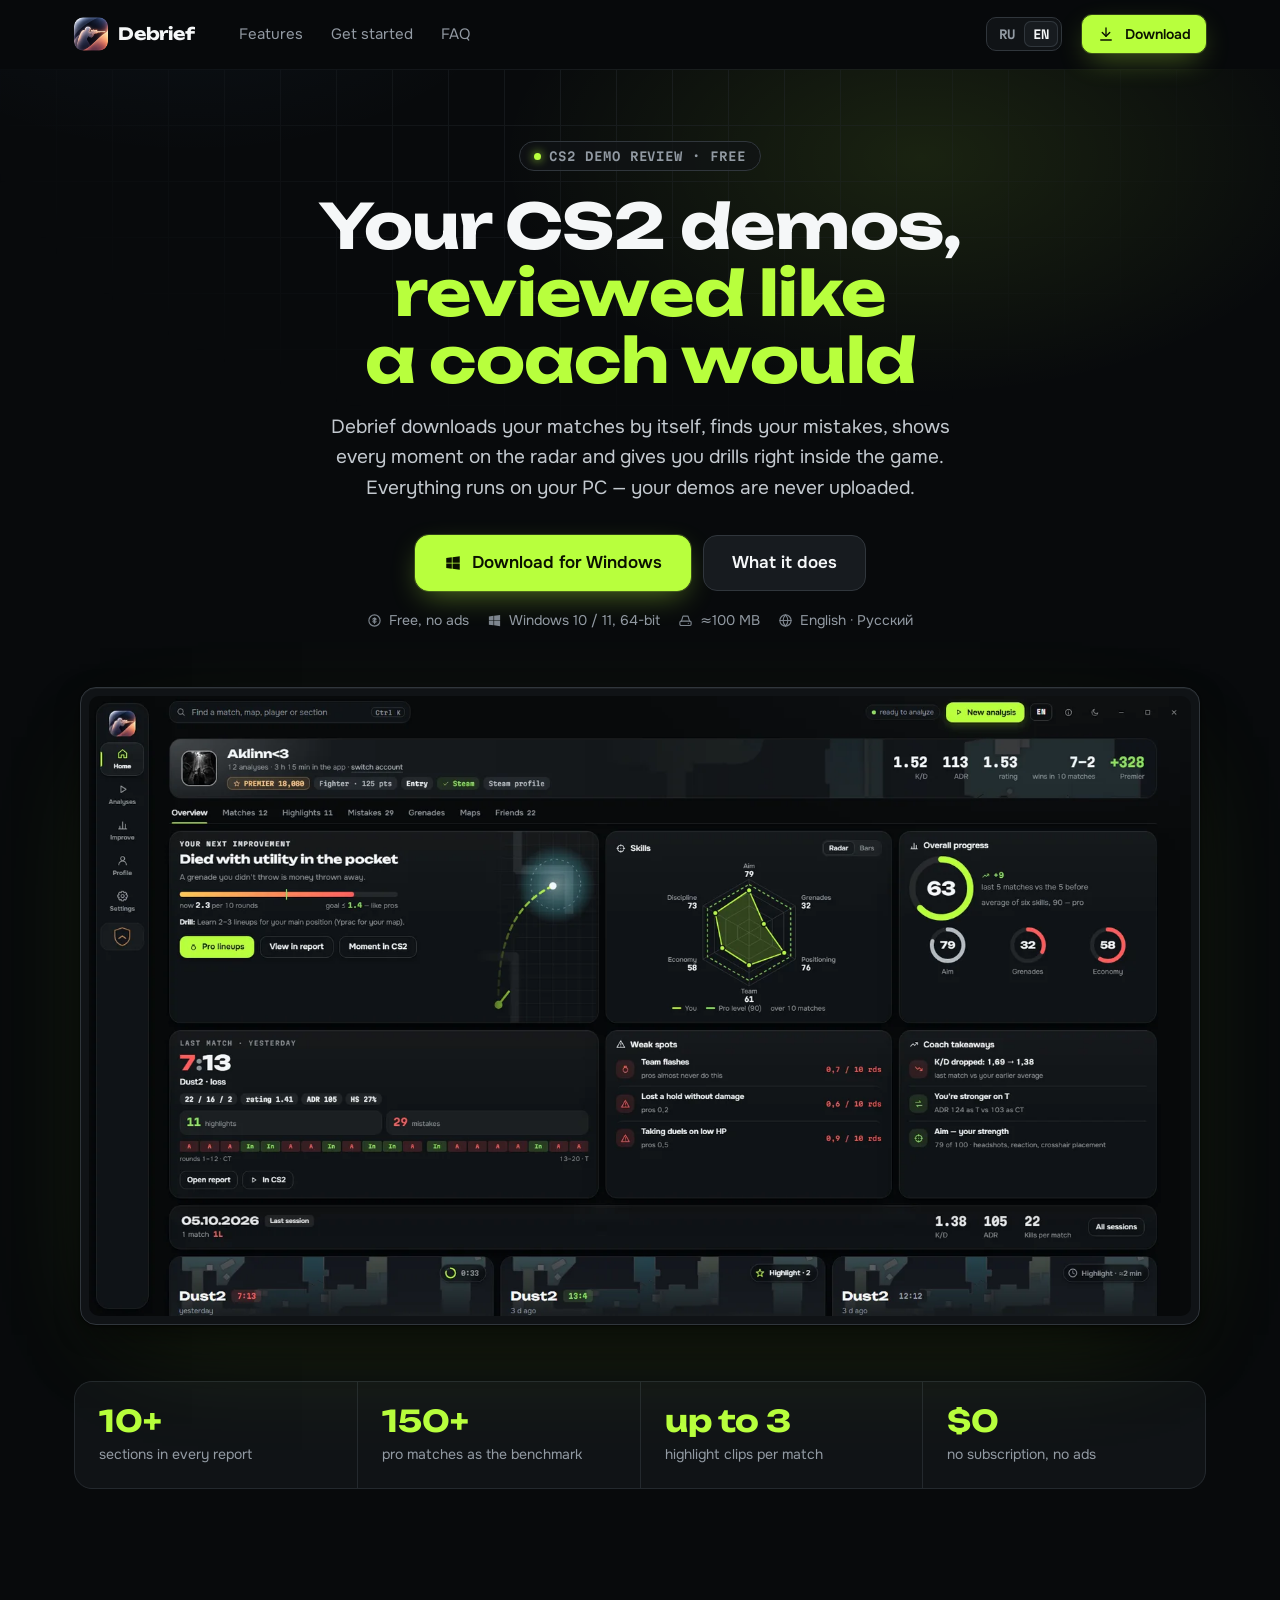
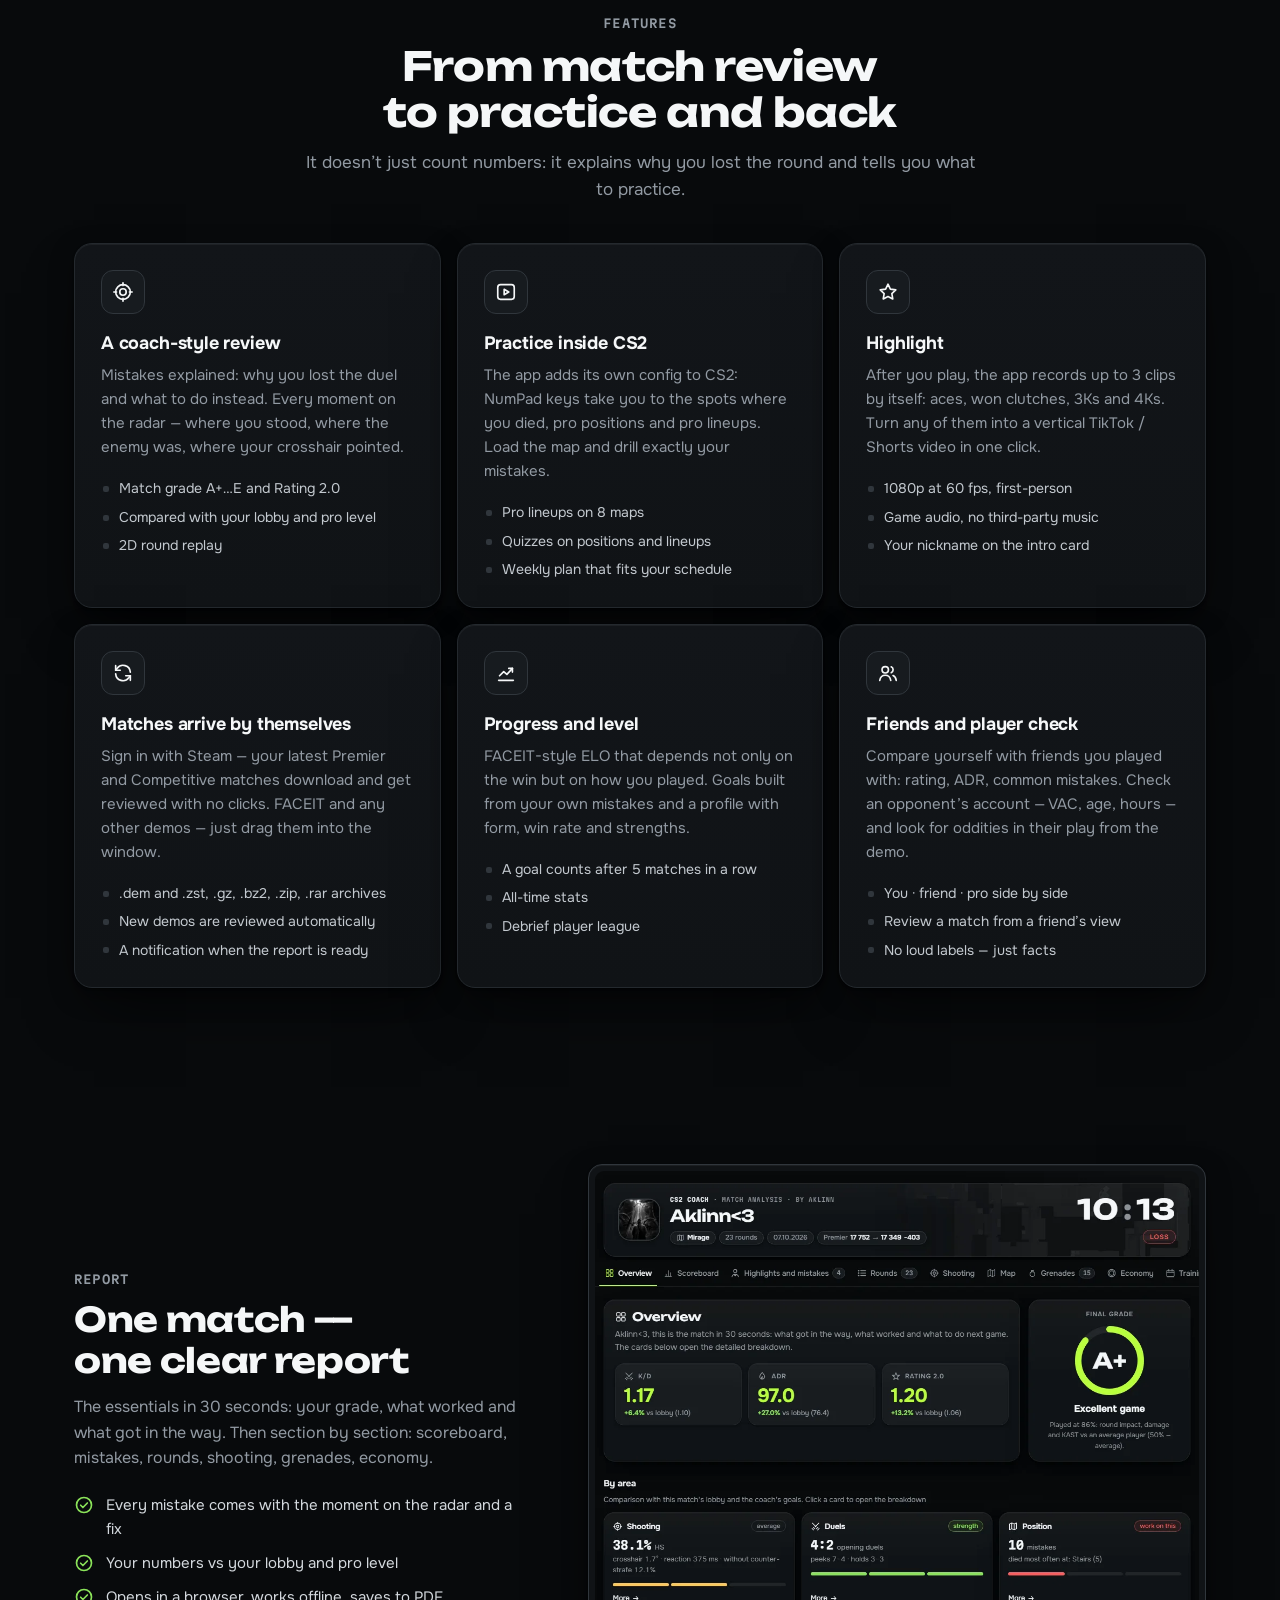
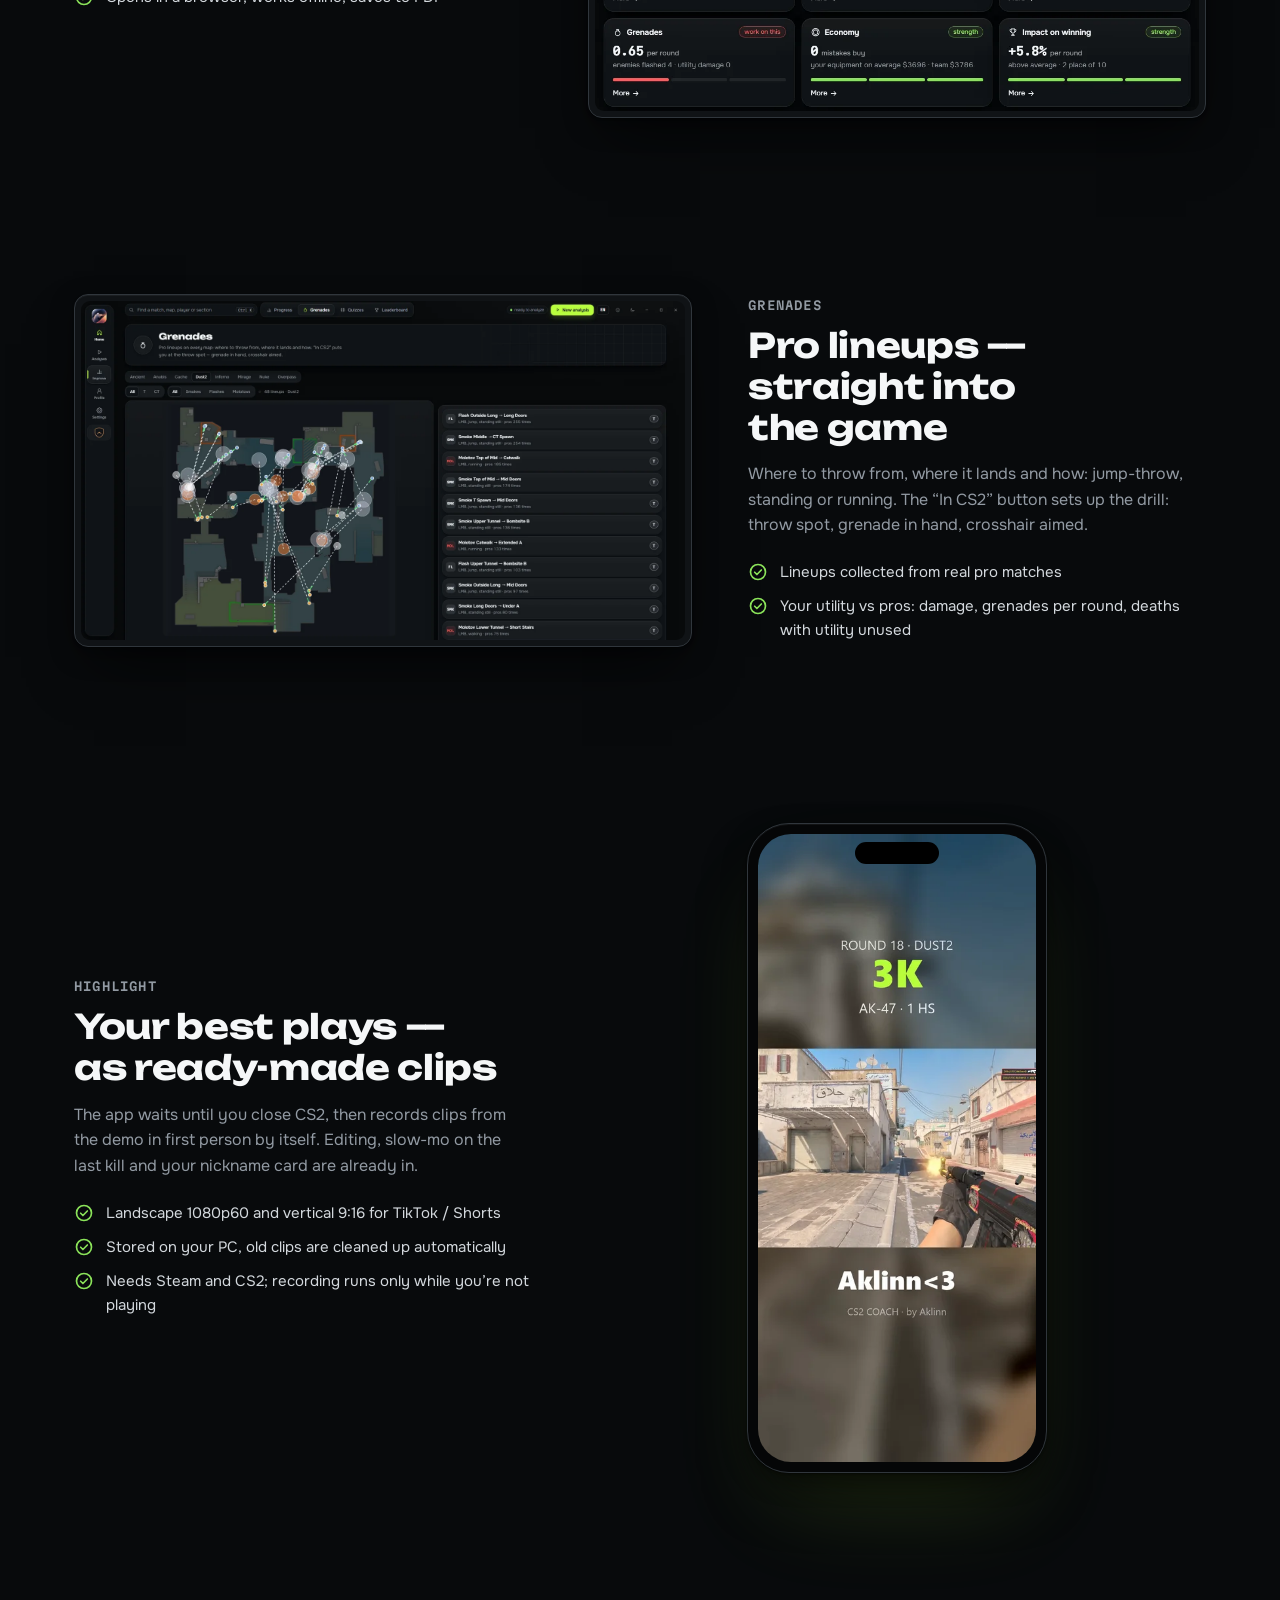
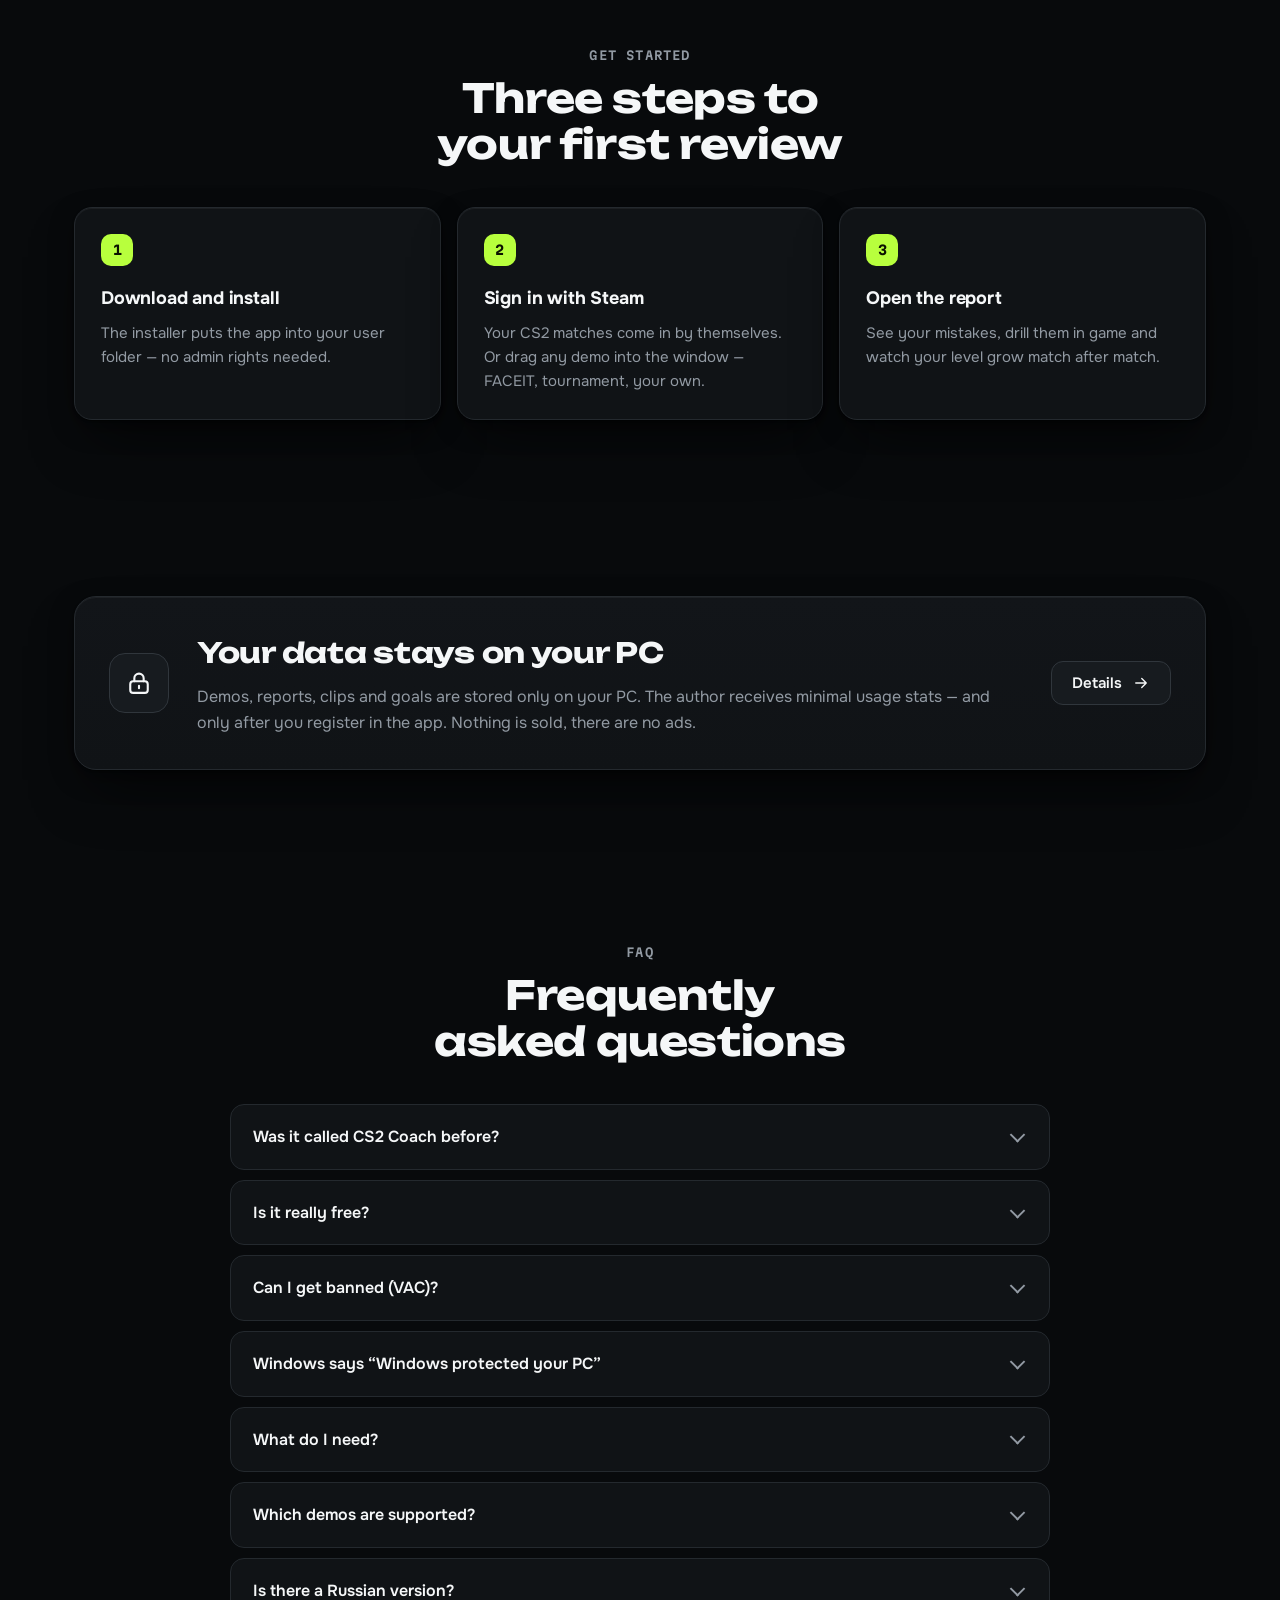
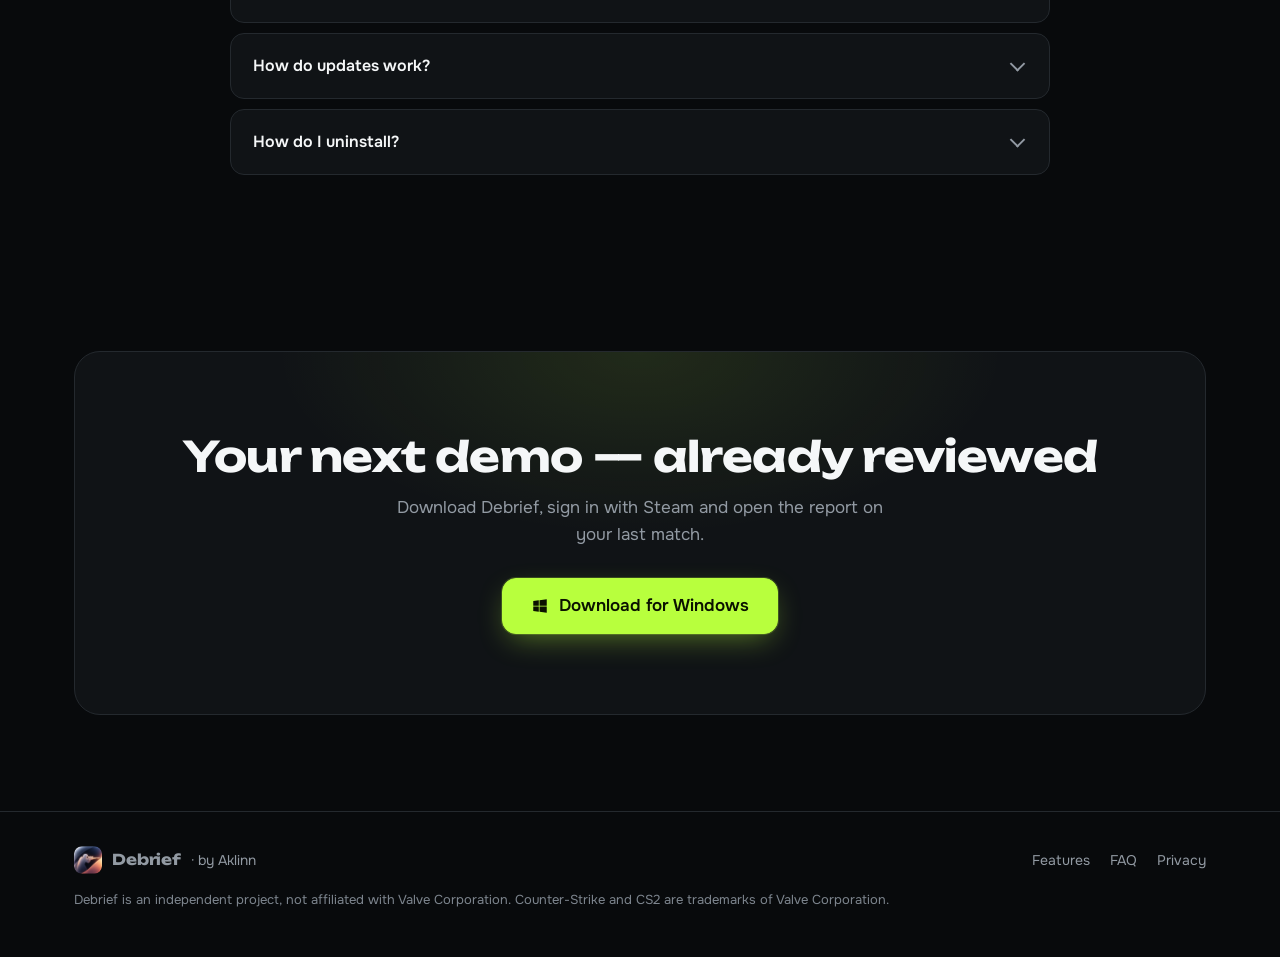
==== index.html @ 8c889171 "Сайт CS2 Coach: index.html" ====
<!doctype html>
<html lang="ru">
<head>
<meta charset="utf-8">
<meta name="viewport" content="width=device-width, initial-scale=1">
<title>Debrief — разбор демок CS2 как от тренера</title>
<meta name="description" content="Бесплатная программа для Windows: сама скачивает твои матчи CS2, находит ошибки, показывает моменты на радаре, даёт тренировку в игре и записывает ролики лучших моментов."
      data-ru="Бесплатная программа для Windows: сама скачивает твои матчи CS2, находит ошибки, показывает моменты на радаре, даёт тренировку в игре и записывает ролики лучших моментов."
      data-en="Free Windows app: downloads your CS2 matches by itself, finds your mistakes, shows each moment on the radar, gives in-game drills and records clips of your best plays.">
<meta name="theme-color" content="#080A0C">
<meta property="og:type" content="website">
<meta property="og:title" content="Debrief">
<meta property="og:description" content="Разбор демок CS2 как от тренера · CS2 demo review like a coach would">
<link rel="icon" type="image/png" href="img/logo_icon.png">
<link rel="preload" href="fonts/font-unbounded-latin.woff2" as="font" type="font/woff2" crossorigin>
<link rel="stylesheet" href="site.css">
<script>window.CC_TITLES={ru:"Debrief — разбор демок CS2 как от тренера",en:"Debrief — CS2 demo review like a coach would"}</script>
<script src="site.js"></script>
</head>
<body>
<svg width="0" height="0" style="position:absolute" aria-hidden="true">
  <defs>
    <symbol id="i-dl" viewBox="0 0 24 24" fill="none" stroke="currentColor" stroke-width="1.8" stroke-linecap="round" stroke-linejoin="round"><path d="M12 4v11"/><path d="m7 10 5 5 5-5"/><path d="M5 20h14"/></symbol>
    <symbol id="i-win" viewBox="0 0 24 24" fill="currentColor"><path d="M3 5.4 10.4 4.4v7.1H3zM11.4 4.3 21 3v8.5h-9.6zM3 12.5h7.4v7.1L3 18.6zM11.4 12.5H21V21l-9.6-1.3z"/></symbol>
    <symbol id="i-target" viewBox="0 0 24 24" fill="none" stroke="currentColor" stroke-width="1.8" stroke-linecap="round"><circle cx="12" cy="12" r="8"/><circle cx="12" cy="12" r="3.5"/><path d="M12 2v3M12 19v3M2 12h3M19 12h3"/></symbol>
    <symbol id="i-play" viewBox="0 0 24 24" fill="none" stroke="currentColor" stroke-width="1.8" stroke-linejoin="round"><rect x="3" y="4" width="18" height="16" rx="3"/><path d="m10 9 5 3-5 3z"/></symbol>
    <symbol id="i-film" viewBox="0 0 24 24" fill="none" stroke="currentColor" stroke-width="1.8" stroke-linecap="round" stroke-linejoin="round"><path d="M12 3.5l2.6 5.3 5.9.9-4.3 4.1 1 5.8-5.2-2.7-5.2 2.7 1-5.8-4.3-4.1 5.9-.9z"/></symbol>
    <symbol id="i-sync" viewBox="0 0 24 24" fill="none" stroke="currentColor" stroke-width="1.8" stroke-linecap="round" stroke-linejoin="round"><path d="M20 11a8 8 0 0 0-14.3-4.3L4 9"/><path d="M4 4v5h5"/><path d="M4 13a8 8 0 0 0 14.3 4.3L20 15"/><path d="M20 20v-5h-5"/></symbol>
    <symbol id="i-chart" viewBox="0 0 24 24" fill="none" stroke="currentColor" stroke-width="1.8" stroke-linecap="round" stroke-linejoin="round"><path d="M4 20h16"/><path d="m5 15 4.5-4.5 3.5 3L19 7"/><path d="M15 7h4v4"/></symbol>
    <symbol id="i-users" viewBox="0 0 24 24" fill="none" stroke="currentColor" stroke-width="1.8" stroke-linecap="round" stroke-linejoin="round"><circle cx="9" cy="8.5" r="3.5"/><path d="M3 20c.6-3.4 3-5.5 6-5.5s5.4 2.1 6 5.5"/><path d="M15.5 5.3a3.5 3.5 0 0 1 0 6.4"/><path d="M17.5 14.8c1.9.7 3.1 2.5 3.5 5.2"/></symbol>
    <symbol id="i-shield" viewBox="0 0 24 24" fill="none" stroke="currentColor" stroke-width="1.8" stroke-linecap="round" stroke-linejoin="round"><path d="M12 3 4.5 6v5.5c0 4.6 3.1 8.2 7.5 9.5 4.4-1.3 7.5-4.9 7.5-9.5V6z"/><path d="m9 12 2.2 2.2L15.5 10"/></symbol>
    <symbol id="i-check" viewBox="0 0 24 24" fill="none" stroke="currentColor" stroke-width="2" stroke-linecap="round" stroke-linejoin="round"><circle cx="12" cy="12" r="9"/><path d="m8 12.3 2.7 2.7L16 9.6"/></symbol>
    <symbol id="i-gift" viewBox="0 0 24 24" fill="none" stroke="currentColor" stroke-width="1.8" stroke-linecap="round" stroke-linejoin="round"><circle cx="12" cy="12" r="9"/><path d="M12 7.5v9M9.5 9.8c0-1 1.1-1.6 2.5-1.6s2.5.6 2.5 1.6-1.1 1.4-2.5 1.7-2.5.8-2.5 1.8 1.1 1.7 2.5 1.7 2.5-.7 2.5-1.7"/></symbol>
    <symbol id="i-disk" viewBox="0 0 24 24" fill="none" stroke="currentColor" stroke-width="1.8" stroke-linecap="round" stroke-linejoin="round"><rect x="3" y="13" width="18" height="7" rx="2"/><path d="M5.5 13 8 5h8l2.5 8"/><path d="M16.5 16.5h.01"/></symbol>
    <symbol id="i-globe" viewBox="0 0 24 24" fill="none" stroke="currentColor" stroke-width="1.8" stroke-linecap="round"><circle cx="12" cy="12" r="9"/><path d="M3 12h18M12 3c2.5 2.6 3.8 5.6 3.8 9s-1.3 6.4-3.8 9c-2.5-2.6-3.8-5.6-3.8-9S9.5 5.6 12 3z"/></symbol>
    <symbol id="i-lock" viewBox="0 0 24 24" fill="none" stroke="currentColor" stroke-width="1.8" stroke-linecap="round" stroke-linejoin="round"><rect x="4.5" y="10.5" width="15" height="10" rx="2.5"/><path d="M8 10.5V8a4 4 0 0 1 8 0v2.5"/><path d="M12 14.5v2"/></symbol>
    <symbol id="i-arrow" viewBox="0 0 24 24" fill="none" stroke="currentColor" stroke-width="1.8" stroke-linecap="round" stroke-linejoin="round"><path d="M5 12h14M13 6l6 6-6 6"/></symbol>
  </defs>
</svg>

<header class="top">
  <div class="wrap">
    <a class="brand" href="#" aria-label="Debrief">
      <img src="img/logo_icon.png" alt="" width="34" height="34">
      <span class="wm">Debrief</span>
    </a>
    <nav class="nav" aria-label="Разделы">
      <a href="#features"><span lang="ru">Возможности</span><span lang="en">Features</span></a>
      <a href="#how"><span lang="ru">Как начать</span><span lang="en">Get started</span></a>
      <a href="#faq"><span lang="ru">Вопросы</span><span lang="en">FAQ</span></a>
    </nav>
    <div class="sp"></div>
    <div class="lang" role="group" aria-label="Язык · Language">
      <button type="button" data-l="ru" aria-pressed="true">RU</button>
      <button type="button" data-l="en" aria-pressed="false">EN</button>
    </div>
    <a class="btn sm cta" href="https://github.com/aklinn00-create/cs2-reports/releases/download/app/CS2Coach_Setup.exe" data-dl="note1">
      <svg aria-hidden="true"><use href="#i-dl"/></svg><span lang="ru">Скачать</span><span lang="en">Download</span>
    </a>
  </div>
</header>

<main>
  <div class="hero">
    <div class="wrap">
      <div class="hero-text">
        <span class="kick"><i></i><span lang="ru">Разбор демок CS2 · бесплатно</span><span lang="en">CS2 demo review · free</span></span>
        <h1 lang="ru">Твои демки CS2&nbsp;— <em>разбор как от тренера</em></h1>
        <h1 lang="en">Your CS2 demos, <em>reviewed like a coach would</em></h1>
        <p class="lead" lang="ru">Debrief сам скачивает твои матчи, находит ошибки, показывает каждый момент на радаре и даёт упражнения прямо в игре. Всё работает на твоём ПК — демки никуда не загружаются.</p>
        <p class="lead" lang="en">Debrief downloads your matches by itself, finds your mistakes, shows every moment on the radar and gives you drills right inside the game. Everything runs on your PC — your demos are never uploaded.</p>
        <div class="cta-row">
          <a class="btn big cta" href="https://github.com/aklinn00-create/cs2-reports/releases/download/app/CS2Coach_Setup.exe" data-dl="note1">
            <svg aria-hidden="true"><use href="#i-win"/></svg><span lang="ru">Скачать для Windows</span><span lang="en">Download for Windows</span>
          </a>
          <a class="btn big" href="#features"><span lang="ru">Что умеет</span><span lang="en">What it does</span></a>
        </div>
        <p class="pc-only" lang="ru">Это программа для компьютера с Windows — открой страницу на ПК, чтобы скачать.</p>
        <p class="pc-only" lang="en">This is a Windows PC app — open this page on your computer to download it.</p>
        <div class="meta">
          <span><svg aria-hidden="true"><use href="#i-gift"/></svg><span lang="ru">Бесплатно, без рекламы</span><span lang="en">Free, no ads</span></span>
          <span><svg aria-hidden="true"><use href="#i-win"/></svg><span lang="ru">Windows 10 / 11, 64-бит</span><span lang="en">Windows 10 / 11, 64-bit</span></span>
          <span><svg aria-hidden="true"><use href="#i-disk"/></svg><span lang="ru">≈100 МБ</span><span lang="en">≈100 MB</span></span>
          <span><svg aria-hidden="true"><use href="#i-globe"/></svg><span lang="ru">Русский · English</span><span lang="en">English · Русский</span></span>
        </div>
        <div class="dl-note" id="note1" role="status">
          <p lang="ru"><b>Загрузка началась.</b> Запусти <span class="mono">CS2Coach_Setup.exe</span>. Если Windows покажет «Windows защитил ваш компьютер» — нажми «Подробнее» → «Выполнить в любом случае». Права администратора не нужны.</p>
          <p lang="en"><b>Download started.</b> Run <span class="mono">CS2Coach_Setup.exe</span>. If Windows shows “Windows protected your PC”, click “More info” → “Run anyway”. No admin rights needed.</p>
        </div>
      </div>
      <div class="shot rv">
        <img lang="ru" src="img/app_dash_ru.webp" width="1600" height="900" loading="lazy" alt="Главная страница Debrief: навыки, следующее улучшение, последний матч">
        <img lang="en" src="img/app_dash_en.webp" width="1600" height="900" loading="lazy" alt="Debrief home page: skills, next improvement, last match">
      </div>
      <div class="facts rv">
        <div class="fact"><div class="n">10+</div><div class="l" lang="ru">разделов в каждом отчёте</div><div class="l" lang="en">sections in every report</div></div>
        <div class="fact"><div class="n">150+</div><div class="l" lang="ru">матчей профи — эталон для сравнения</div><div class="l" lang="en">pro matches as the benchmark</div></div>
        <div class="fact"><div class="n" lang="ru">до 3</div><div class="n" lang="en">up to 3</div><div class="l" lang="ru">роликов с лучшими моментами матча</div><div class="l" lang="en">highlight clips per match</div></div>
        <div class="fact"><div class="n" lang="ru">0 ₽</div><div class="n" lang="en">$0</div><div class="l" lang="ru">без подписки и рекламы</div><div class="l" lang="en">no subscription, no ads</div></div>
      </div>
    </div>
  </div>

  <section id="features">
    <div class="wrap">
      <div class="sh c rv">
        <div class="lab"><span lang="ru">Возможности</span><span lang="en">Features</span></div>
        <h2 lang="ru">От разбора матча&nbsp;— к тренировке и обратно</h2>
        <h2 lang="en">From match review to practice and back</h2>
        <p lang="ru">Программа не просто считает цифры: она объясняет, почему ты проиграл раунд, и даёт, что тренировать.</p>
        <p lang="en">It doesn’t just count numbers: it explains why you lost the round and tells you what to practice.</p>
      </div>
      <div class="grid3">
        <article class="card rv">
          <div class="ic"><svg aria-hidden="true"><use href="#i-target"/></svg></div>
          <h3 lang="ru">Разбор как от тренера</h3><h3 lang="en">A coach-style review</h3>
          <p lang="ru">Ошибки с объяснением: почему проиграл дуэль и что делать вместо. Каждый момент — на радаре: где стоял ты, где враг, куда смотрел прицел.</p>
          <p lang="en">Mistakes explained: why you lost the duel and what to do instead. Every moment on the radar — where you stood, where the enemy was, where your crosshair pointed.</p>
          <ul lang="ru"><li>Оценка матча A+…E и рейтинг 2.0</li><li>Сравнение с лобби и с уровнем профи</li><li>2D-повтор раундов</li></ul>
          <ul lang="en"><li>Match grade A+…E and Rating 2.0</li><li>Compared with your lobby and pro level</li><li>2D round replay</li></ul>
        </article>
        <article class="card rv">
          <div class="ic"><svg aria-hidden="true"><use href="#i-play"/></svg></div>
          <h3 lang="ru">Тренировка в самой CS2</h3><h3 lang="en">Practice inside CS2</h3>
          <p lang="ru">Программа кладёт в CS2 свой конфиг: на NumPad — места твоих смертей, позиции и раскидки профи. Зашёл на карту — и отрабатываешь именно свои ошибки.</p>
          <p lang="en">The app adds its own config to CS2: NumPad keys take you to the spots where you died, pro positions and pro lineups. Load the map and drill exactly your mistakes.</p>
          <ul lang="ru"><li>Раскидки профи на 8 картах</li><li>Квизы по позициям и раскидкам</li><li>План на неделю под твоё время</li></ul>
          <ul lang="en"><li>Pro lineups on 8 maps</li><li>Quizzes on positions and lineups</li><li>Weekly plan that fits your schedule</li></ul>
        </article>
        <article class="card rv">
          <div class="ic"><svg aria-hidden="true"><use href="#i-film"/></svg></div>
          <h3>Highlight</h3>
          <p lang="ru">После игры программа сама записывает до 3 роликов: эйсы, выигранные клатчи, 3K и 4K. Из любого — вертикальная версия для TikTok и Shorts в один клик.</p>
          <p lang="en">After you play, the app records up to 3 clips by itself: aces, won clutches, 3Ks and 4Ks. Turn any of them into a vertical TikTok / Shorts video in one click.</p>
          <ul lang="ru"><li>1080p, 60 кадров, от твоего лица</li><li>Звук игры, без чужой музыки</li><li>Плашка с твоим ником</li></ul>
          <ul lang="en"><li>1080p at 60 fps, first-person</li><li>Game audio, no third-party music</li><li>Your nickname on the intro card</li></ul>
        </article>
        <article class="card rv">
          <div class="ic"><svg aria-hidden="true"><use href="#i-sync"/></svg></div>
          <h3 lang="ru">Матчи подтягиваются сами</h3><h3 lang="en">Matches arrive by themselves</h3>
          <p lang="ru">Войди через Steam — последние матчи Премьера и соревновательного режима скачаются и разберутся без кнопок. Демки FACEIT и любые другие — просто перетащи в окно.</p>
          <p lang="en">Sign in with Steam — your latest Premier and Competitive matches download and get reviewed with no clicks. FACEIT and any other demos — just drag them into the window.</p>
          <ul lang="ru"><li>.dem и архивы .zst, .gz, .bz2, .zip, .rar</li><li>Авторазбор новых демок</li><li>Уведомление, когда отчёт готов</li></ul>
          <ul lang="en"><li>.dem and .zst, .gz, .bz2, .zip, .rar archives</li><li>New demos are reviewed automatically</li><li>A notification when the report is ready</li></ul>
        </article>
        <article class="card rv">
          <div class="ic"><svg aria-hidden="true"><use href="#i-chart"/></svg></div>
          <h3 lang="ru">Прогресс и уровень</h3><h3 lang="en">Progress and level</h3>
          <p lang="ru">ELO как на FACEIT: зависит не только от победы, но и от того, как ты сыграл. Цели из твоих же ошибок и «Мой профиль» с формой, винрейтом и сильными сторонами.</p>
          <p lang="en">FACEIT-style ELO that depends not only on the win but on how you played. Goals built from your own mistakes and a profile with form, win rate and strengths.</p>
          <ul lang="ru"><li>Цель засчитана — 5 матчей подряд</li><li>Статистика за всё время</li><li>Лига игроков Debrief</li></ul>
          <ul lang="en"><li>A goal counts after 5 matches in a row</li><li>All-time stats</li><li>Debrief player league</li></ul>
        </article>
        <article class="card rv">
          <div class="ic"><svg aria-hidden="true"><use href="#i-users"/></svg></div>
          <h3 lang="ru">Друзья и проверка игрока</h3><h3 lang="en">Friends and player check</h3>
          <p lang="ru">Сравни себя с друзьями, с которыми играл: рейтинг, ADR, частые ошибки. Проверка аккаунта соперника — VAC, возраст, часы — и его игры по демке на странности.</p>
          <p lang="en">Compare yourself with friends you played with: rating, ADR, common mistakes. Check an opponent’s account — VAC, age, hours — and look for oddities in their play from the demo.</p>
          <ul lang="ru"><li>Ты · друг · профи — в одной таблице</li><li>Разбор матча глазами друга</li><li>Без громких ярлыков — только факты</li></ul>
          <ul lang="en"><li>You · friend · pro side by side</li><li>Review a match from a friend’s view</li><li>No loud labels — just facts</li></ul>
        </article>
      </div>
    </div>
  </section>

  <section>
    <div class="wrap">
      <div class="show">
        <div class="show-t rv">
          <div class="lab"><span lang="ru">Отчёт</span><span lang="en">Report</span></div>
          <h2 lang="ru">Один матч&nbsp;— один понятный отчёт</h2>
          <h2 lang="en">One match&nbsp;— one clear report</h2>
          <p lang="ru">Главное за 30 секунд: итоговая оценка, что получилось и что мешало. Дальше — по разделам: таблица матча, ошибки, раунды, стрельба, гранаты, экономика.</p>
          <p lang="en">The essentials in 30 seconds: your grade, what worked and what got in the way. Then section by section: scoreboard, mistakes, rounds, shooting, grenades, economy.</p>
          <ul class="checks" lang="ru">
            <li><svg aria-hidden="true"><use href="#i-check"/></svg>Каждая ошибка — с моментом на радаре и советом, что делать</li>
            <li><svg aria-hidden="true"><use href="#i-check"/></svg>Твои цифры против лобби и уровня профи</li>
            <li><svg aria-hidden="true"><use href="#i-check"/></svg>Открывается в браузере, работает без интернета, сохраняется в PDF</li>
          </ul>
          <ul class="checks" lang="en">
            <li><svg aria-hidden="true"><use href="#i-check"/></svg>Every mistake comes with the moment on the radar and a fix</li>
            <li><svg aria-hidden="true"><use href="#i-check"/></svg>Your numbers vs your lobby and pro level</li>
            <li><svg aria-hidden="true"><use href="#i-check"/></svg>Opens in a browser, works offline, saves to PDF</li>
          </ul>
        </div>
        <div class="frame rv">
          <img lang="ru" src="img/report_ru.webp" width="1120" height="1000" loading="lazy" alt="Отчёт по матчу: оценка, K/D, ADR, рейтинг 2.0 и разбор по направлениям">
          <img lang="en" src="img/report_en.webp" width="1120" height="1000" loading="lazy" alt="Match report: grade, K/D, ADR, Rating 2.0 and breakdown by area">
        </div>
      </div>
    </div>
  </section>

  <section>
    <div class="wrap">
      <div class="show rev">
        <div class="show-t rv">
          <div class="lab"><span lang="ru">Гранаты</span><span lang="en">Grenades</span></div>
          <h2 lang="ru">Раскидки профи&nbsp;— и сразу в игру</h2>
          <h2 lang="en">Pro lineups&nbsp;— straight into the game</h2>
          <p lang="ru">Откуда бросать, куда падает и как: в прыжке, с места или с разбега. Кнопка «В CS2» готовит тренировку: точка броска, граната в руке, прицел наведён.</p>
          <p lang="en">Where to throw from, where it lands and how: jump-throw, standing or running. The “In CS2” button sets up the drill: throw spot, grenade in hand, crosshair aimed.</p>
          <ul class="checks" lang="ru">
            <li><svg aria-hidden="true"><use href="#i-check"/></svg>Раскидки собраны из реальных матчей профи</li>
            <li><svg aria-hidden="true"><use href="#i-check"/></svg>Твои гранаты против профи: урон, гранат за раунд, смерти с гранатой в кармане</li>
          </ul>
          <ul class="checks" lang="en">
            <li><svg aria-hidden="true"><use href="#i-check"/></svg>Lineups collected from real pro matches</li>
            <li><svg aria-hidden="true"><use href="#i-check"/></svg>Your utility vs pros: damage, grenades per round, deaths with utility unused</li>
          </ul>
        </div>
        <div class="frame rv">
          <img lang="ru" src="img/app_nades_ru.webp" width="1600" height="900" loading="lazy" alt="Раздел «Гранаты»: раскидки профи на радаре Dust2">
          <img lang="en" src="img/app_nades_en.webp" width="1600" height="900" loading="lazy" alt="Grenades section: pro lineups on the Dust2 radar">
        </div>
      </div>
    </div>
  </section>

  <section>
    <div class="wrap">
      <div class="show">
        <div class="show-t rv">
          <div class="lab">Highlight</div>
          <h2 lang="ru">Лучшие моменты&nbsp;— уже готовые ролики</h2>
          <h2 lang="en">Your best plays&nbsp;— as ready-made clips</h2>
          <p lang="ru">Программа ждёт, пока ты закроешь CS2, и сама записывает ролики из демки от твоего лица. Монтаж, замедление на последнем фраге и плашка с ником — уже внутри.</p>
          <p lang="en">The app waits until you close CS2, then records clips from the demo in first person by itself. Editing, slow-mo on the last kill and your nickname card are already in.</p>
          <ul class="checks" lang="ru">
            <li><svg aria-hidden="true"><use href="#i-check"/></svg>Горизонтальный 1080p60 и вертикальный 9:16 для TikTok / Shorts</li>
            <li><svg aria-hidden="true"><use href="#i-check"/></svg>Хранятся на твоём ПК, старые ролики удаляются сами</li>
            <li><svg aria-hidden="true"><use href="#i-check"/></svg>Нужны Steam и CS2; запись идёт, только когда ты не играешь</li>
          </ul>
          <ul class="checks" lang="en">
            <li><svg aria-hidden="true"><use href="#i-check"/></svg>Landscape 1080p60 and vertical 9:16 for TikTok / Shorts</li>
            <li><svg aria-hidden="true"><use href="#i-check"/></svg>Stored on your PC, old clips are cleaned up automatically</li>
            <li><svg aria-hidden="true"><use href="#i-check"/></svg>Needs Steam and CS2; recording runs only while you’re not playing</li>
          </ul>
        </div>
        <div class="phone-wrap rv">
          <div class="phone">
            <img lang="ru" src="img/vertical_ru.webp" width="540" height="960" loading="lazy" alt="Кадр вертикального ролика: 3K на Dust2">
            <img lang="en" src="img/vertical_en.webp" width="540" height="960" loading="lazy" alt="Vertical clip frame: 3K on Dust2">
          </div>
        </div>
      </div>
    </div>
  </section>

  <section id="how">
    <div class="wrap">
      <div class="sh c rv">
        <div class="lab"><span lang="ru">Как начать</span><span lang="en">Get started</span></div>
        <h2 lang="ru">Три шага до первого разбора</h2>
        <h2 lang="en">Three steps to your first review</h2>
      </div>
      <div class="steps">
        <div class="step rv"><div class="num">1</div>
          <h3 lang="ru">Скачай и установи</h3><h3 lang="en">Download and install</h3>
          <p lang="ru">Установщик ставит программу в твою папку пользователя — права администратора не нужны.</p>
          <p lang="en">The installer puts the app into your user folder — no admin rights needed.</p>
        </div>
        <div class="step rv"><div class="num">2</div>
          <h3 lang="ru">Войди через Steam</h3><h3 lang="en">Sign in with Steam</h3>
          <p lang="ru">Матчи из CS2 подтянутся сами. Или перетащи в окно любую демку — FACEIT, турнирную, свою.</p>
          <p lang="en">Your CS2 matches come in by themselves. Or drag any demo into the window — FACEIT, tournament, your own.</p>
        </div>
        <div class="step rv"><div class="num">3</div>
          <h3 lang="ru">Открой отчёт</h3><h3 lang="en">Open the report</h3>
          <p lang="ru">Смотри ошибки, тренируй их в игре и следи, как растёт уровень от матча к матчу.</p>
          <p lang="en">See your mistakes, drill them in game and watch your level grow match after match.</p>
        </div>
      </div>
    </div>
  </section>

  <section>
    <div class="wrap">
      <div class="priv rv">
        <div class="ic"><svg aria-hidden="true"><use href="#i-lock"/></svg></div>
        <div>
          <h2 lang="ru">Твои данные&nbsp;— на твоём ПК</h2>
          <h2 lang="en">Your data stays on your PC</h2>
          <p lang="ru">Демки, отчёты, ролики и цели хранятся только у тебя. Автору приходит минимум статистики — и только после регистрации в программе. Ничего не продаём, рекламы нет.</p>
          <p lang="en">Demos, reports, clips and goals are stored only on your PC. The author receives minimal usage stats — and only after you register in the app. Nothing is sold, there are no ads.</p>
        </div>
        <a class="btn" href="privacy.html"><span lang="ru">Подробнее</span><span lang="en">Details</span><svg aria-hidden="true"><use href="#i-arrow"/></svg></a>
      </div>
    </div>
  </section>

  <section id="faq">
    <div class="wrap">
      <div class="sh c rv">
        <div class="lab"><span lang="ru">Вопросы</span><span lang="en">FAQ</span></div>
        <h2 lang="ru">Частые вопросы</h2>
        <h2 lang="en">Frequently asked questions</h2>
      </div>
      <div class="faq">
        <details>
          <summary><span lang="ru">Раньше программа называлась CS2 Coach?</span><span lang="en">Was it called CS2 Coach before?</span></summary>
          <div class="a">
            <p lang="ru">Да, это та же программа — Debrief её новое имя. Если у тебя стоит CS2 Coach, новое имя придёт с обновлением само: отчёты, цели и настройки останутся на месте.</p>
            <p lang="ru">Пока это обновление не вышло, установщик с сайта ставит программу под прежним именем.</p>
            <p lang="en">Yes, it’s the same app — Debrief is its new name. If you have CS2 Coach installed, the new name arrives with an update by itself: your reports, goals and settings stay.</p>
            <p lang="en">Until that update is out, the installer on this site still installs the app under its old name.</p>
          </div>
        </details>
        <details>
          <summary><span lang="ru">Это правда бесплатно?</span><span lang="en">Is it really free?</span></summary>
          <div class="a">
            <p lang="ru">Да: без подписки и без рекламы. ИИ-тренер — по желанию и работает с твоим ключом Anthropic: один разбор стоит примерно $0,05–0,10, платишь напрямую Anthropic. Без ключа всё остальное работает полностью.</p>
            <p lang="en">Yes: no subscription and no ads. The AI coach is optional and uses your own Anthropic key: one review costs about $0.05–0.10, paid directly to Anthropic. Without a key everything else works in full.</p>
          </div>
        </details>
        <details>
          <summary><span lang="ru">Не забанят ли меня (VAC)?</span><span lang="en">Can I get banned (VAC)?</span></summary>
          <div class="a">
            <p lang="ru">Программа не вмешивается в игру во время матча: она читает демки, которые CS2 уже сохранила. Тренировочный конфиг работает на твоём локальном сервере.</p>
            <p lang="ru">Для роликов Highlight программа запускает CS2 через HLAE с ключом <code>-insecure</code> — в этом режиме игра вообще не подключается к серверам с VAC. Так записывают ролики мувимейкеры. Запись идёт только когда CS2 закрыта, то есть когда ты не играешь.</p>
            <p lang="en">The app doesn’t touch the game during a match: it reads demos CS2 has already saved. The practice config runs on your local server.</p>
            <p lang="en">For Highlight clips the app starts CS2 through HLAE with the <code>-insecure</code> flag — in this mode the game doesn’t connect to VAC-secured servers at all. That’s how movie makers record clips. Recording only starts when CS2 is closed, i.e. when you’re not playing.</p>
          </div>
        </details>
        <details>
          <summary><span lang="ru">Windows пишет «Windows защитил ваш компьютер»</span><span lang="en">Windows says “Windows protected your PC”</span></summary>
          <div class="a">
            <p lang="ru">У программы пока нет платной цифровой подписи, поэтому фильтр SmartScreen её ещё не знает. Нажми «Подробнее» → «Выполнить в любом случае».</p>
            <p lang="ru">Если в Windows 11 включено «Интеллектуальное управление приложениями», оно может не пустить установщик совсем. Подпись программы — в планах.</p>
            <p lang="en">The app doesn’t have a paid code signature yet, so SmartScreen doesn’t know it. Click “More info” → “Run anyway”.</p>
            <p lang="en">If Smart App Control is on in Windows 11, it may block the installer completely. Code signing is planned.</p>
          </div>
        </details>
        <details>
          <summary><span lang="ru">Что нужно для работы?</span><span lang="en">What do I need?</span></summary>
          <div class="a">
            <p lang="ru">Windows 10 или 11 (64-бит). Для автоскачивания матчей и записи роликов — Steam и установленная CS2. Разбор демок, которые у тебя уже есть, работает и без них.</p>
            <p lang="en">Windows 10 or 11 (64-bit). To download matches automatically and record clips — Steam and CS2 installed. Reviewing demos you already have works without them.</p>
          </div>
        </details>
        <details>
          <summary><span lang="ru">Какие демки подходят?</span><span lang="en">Which demos are supported?</span></summary>
          <div class="a">
            <p lang="ru">Любые демки CS2 (.dem): Премьер, соревновательный, FACEIT, турнирные — и архивы .zst, .gz, .bz2, .zip, .rar. Демки CS:GO не поддерживаются.</p>
            <p lang="en">Any CS2 demo (.dem): Premier, Competitive, FACEIT, tournament — plus .zst, .gz, .bz2, .zip, .rar archives. CS:GO demos are not supported.</p>
          </div>
        </details>
        <details>
          <summary><span lang="ru">Есть английский язык?</span><span lang="en">Is there a Russian version?</span></summary>
          <div class="a">
            <p lang="ru">Да. Весь интерфейс и отчёты — на русском и английском. Язык выбирается по Windows, переключить можно кнопкой RU / EN в верхней строке.</p>
            <p lang="en">Yes. The whole interface and all reports come in English and Russian. The language follows Windows; switch it any time with the RU / EN button at the top.</p>
          </div>
        </details>
        <details>
          <summary><span lang="ru">Как обновляться?</span><span lang="en">How do updates work?</span></summary>
          <div class="a">
            <p lang="ru">Программа сама проверяет обновления и ставит их поверх — отчёты и настройки остаются. Обновления подписаны: подменённое обновление программа не примет.</p>
            <p lang="en">The app checks for updates by itself and installs them on top — your reports and settings stay. Updates are signed: the app won’t accept a tampered update.</p>
          </div>
        </details>
        <details>
          <summary><span lang="ru">Как удалить?</span><span lang="en">How do I uninstall?</span></summary>
          <div class="a">
            <p lang="ru">Параметры Windows → Приложения → Debrief → Удалить. Программа спросит, удалить ли заодно отчёты и настройки.</p>
            <p lang="en">Windows Settings → Apps → Debrief → Uninstall. The app will ask whether to delete your reports and settings too.</p>
          </div>
        </details>
      </div>
    </div>
  </section>

  <section>
    <div class="wrap">
      <div class="final rv">
        <h2 lang="ru">Следующая демка&nbsp;— уже с разбором</h2>
        <h2 lang="en">Your next demo&nbsp;— already reviewed</h2>
        <p lang="ru">Скачай Debrief, войди через Steam и открой отчёт по последнему матчу.</p>
        <p lang="en">Download Debrief, sign in with Steam and open the report on your last match.</p>
        <a class="btn big cta" href="https://github.com/aklinn00-create/cs2-reports/releases/download/app/CS2Coach_Setup.exe" data-dl="note2">
          <svg aria-hidden="true"><use href="#i-win"/></svg><span lang="ru">Скачать для Windows</span><span lang="en">Download for Windows</span>
        </a>
        <div class="dl-note" id="note2" role="status">
          <p lang="ru"><b>Загрузка началась.</b> Если Windows покажет «Windows защитил ваш компьютер» — нажми «Подробнее» → «Выполнить в любом случае».</p>
          <p lang="en"><b>Download started.</b> If Windows shows “Windows protected your PC”, click “More info” → “Run anyway”.</p>
        </div>
      </div>
    </div>
  </section>
</main>

<footer>
  <div class="wrap">
    <a class="brand" href="#" aria-label="Debrief">
      <img src="img/logo_icon.png" alt="" width="28" height="28" style="width:28px;height:28px;border-radius:8px">
      <span class="wm" style="font-size:15px">Debrief</span>
      <span>· by Aklinn</span>
    </a>
    <nav aria-label="Ссылки">
      <a href="#features"><span lang="ru">Возможности</span><span lang="en">Features</span></a>
      <a href="#faq"><span lang="ru">Вопросы</span><span lang="en">FAQ</span></a>
      <a href="privacy.html"><span lang="ru">Конфиденциальность</span><span lang="en">Privacy</span></a>
    </nav>
    <p class="legal" lang="ru">Debrief — независимый проект, не связан с Valve Corporation. Counter-Strike и CS2 — товарные знаки Valve Corporation.</p>
    <p class="legal" lang="en">Debrief is an independent project, not affiliated with Valve Corporation. Counter-Strike and CS2 are trademarks of Valve Corporation.</p>
  </div>
</footer>
</body>
</html>
---- site.css ----
/* CS2 Coach — сайт программы. Палитра v6 «Графит + электрический зелёный» (как в окне и отчётах).
   Зелёный — только главные кнопки и ключевые цифры. */
@font-face{font-family:'Unbounded';font-weight:400 800;font-display:swap;src:url('fonts/font-unbounded-cyrillic.woff2') format('woff2');unicode-range:U+0301,U+0400-045F,U+0490-0491,U+04B0-04B1,U+2116}
@font-face{font-family:'Unbounded';font-weight:400 800;font-display:swap;src:url('fonts/font-unbounded-latin.woff2') format('woff2');unicode-range:U+0000-00FF,U+0131,U+0152-0153,U+02BB-02BC,U+02C6,U+02DA,U+02DC,U+0304,U+0308,U+0329,U+2000-206F,U+20AC,U+2122,U+2191,U+2193,U+2212,U+2215,U+FEFF,U+FFFD}
@font-face{font-family:'Onest';font-weight:400 700;font-display:swap;src:url('fonts/font-onest-cyrillic.woff2') format('woff2');unicode-range:U+0301,U+0400-045F,U+0490-0491,U+04B0-04B1,U+2116}
@font-face{font-family:'Onest';font-weight:400 700;font-display:swap;src:url('fonts/font-onest-latin.woff2') format('woff2');unicode-range:U+0000-00FF,U+0131,U+0152-0153,U+02BB-02BC,U+02C6,U+02DA,U+02DC,U+0304,U+0308,U+0329,U+2000-206F,U+20AC,U+2122,U+2191,U+2193,U+2212,U+2215,U+FEFF,U+FFFD}
@font-face{font-family:'Martian Mono';font-weight:400 700;font-stretch:75% 112.5%;font-display:swap;src:url('fonts/font-martian-cyrillic.woff2') format('woff2');unicode-range:U+0301,U+0400-045F,U+0490-0491,U+04B0-04B1,U+2116}
@font-face{font-family:'Martian Mono';font-weight:400 700;font-stretch:75% 112.5%;font-display:swap;src:url('fonts/font-martian-latin.woff2') format('woff2');unicode-range:U+0000-00FF,U+0131,U+0152-0153,U+02BB-02BC,U+02C6,U+02DA,U+02DC,U+0304,U+0308,U+0329,U+2000-206F,U+20AC,U+2122,U+2191,U+2193,U+2212,U+2215,U+FEFF,U+FFFD}

:root{
  color-scheme:dark;
  --bg:#080A0C; --surf:#101316; --surf2:#171B1F; --line:#24292E; --line2:#30363C;
  --text:#F5F7F8; --muted:#929AA3; --dim:#7D858E;
  --acc:#B8FF3D; --acc-h:#D1FF76; --acc-ink:#0B1200;
  --ok:#8BE35A; --warn:#FFC857; --bad:#FF5C5C; --info:#5AA9FF;
  --display:"Unbounded","Segoe UI",sans-serif;
  --sans:"Onest","Segoe UI",system-ui,sans-serif;
  --mono:"Martian Mono",ui-monospace,Consolas,monospace;
  --r:18px; --r-sm:12px;
  --shadow:inset 0 1px 0 rgba(255,255,255,.05),0 1px 2px rgba(0,0,0,.5),0 8px 24px rgba(0,0,0,.35),0 30px 60px -20px rgba(0,0,0,.6);
  --wrap:1180px;
}
*{box-sizing:border-box}
html{scroll-behavior:smooth;-webkit-text-size-adjust:100%}
body{margin:0;background:var(--bg);color:var(--text);font:16px/1.6 var(--sans);overflow-x:hidden;-webkit-font-smoothing:antialiased}
img{display:block;max-width:100%;height:auto}
a{color:inherit}
::selection{background:var(--acc);color:var(--acc-ink)}
:focus-visible{outline:2px solid var(--acc);outline-offset:3px;border-radius:6px}
h1,h2,h3{margin:0;font-weight:700;letter-spacing:-.01em}
h1,h2{font-family:var(--display);text-wrap:balance}
p{margin:0}
.wrap{max-width:var(--wrap);margin:0 auto;padding:0 24px}
.mono{font-family:var(--mono);font-stretch:87.5%;font-variant-numeric:tabular-nums}

/* язык: показываем только блоки своего языка */
html[lang="ru"] body [lang="en"],html[lang="en"] body [lang="ru"]{display:none!important}

/* ---------- шапка ---------- */
.top{position:sticky;top:0;z-index:20;background:rgba(8,10,12,.78);backdrop-filter:blur(14px);-webkit-backdrop-filter:blur(14px);border-bottom:1px solid transparent;transition:border-color .2s}
.top.sc{border-bottom-color:var(--line)}
.top .wrap{display:flex;align-items:center;gap:20px;height:68px}
.brand{display:flex;align-items:center;gap:10px;text-decoration:none;flex:none}
.brand img{width:34px;height:34px;border-radius:9px}
.wm{font-family:var(--display);font-weight:700;font-size:17px;letter-spacing:-.01em;white-space:nowrap}
.wm b{font-weight:700;color:var(--acc)}
.nav{display:flex;gap:4px;margin-left:12px}
.nav a{color:var(--muted);text-decoration:none;font-size:15px;padding:8px 12px;border-radius:10px;transition:color .15s,background .15s}
.nav a:hover{color:var(--text);background:var(--surf2)}
.top .sp{flex:1}
.lang{display:inline-flex;border:1px solid var(--line2);border-radius:10px;padding:3px;background:var(--surf)}
.lang button{all:unset;cursor:pointer;font:600 12px/1 var(--mono);padding:7px 9px;border-radius:7px;color:var(--muted)}
.lang button[aria-pressed="true"]{background:var(--surf2);color:var(--text);box-shadow:inset 0 0 0 1px var(--line2)}
.lang button:focus-visible{outline:2px solid var(--acc);outline-offset:1px}

/* ---------- кнопки ---------- */
.btn{display:inline-flex;align-items:center;justify-content:center;gap:10px;min-height:44px;padding:0 20px;border-radius:12px;
  border:1px solid var(--line2);background:var(--surf2);color:var(--text);font:600 15px/1.2 var(--sans);text-decoration:none;cursor:pointer;
  transition:background .15s,border-color .15s,transform .15s}
.btn:hover{border-color:#3d444b;background:#1d2227}
.btn svg{width:18px;height:18px;flex:none}
.btn.cta{background:var(--acc);border-color:var(--acc);color:var(--acc-ink);box-shadow:0 0 0 1px rgba(184,255,61,.2),0 10px 30px -8px rgba(184,255,61,.45)}
.btn.cta:hover{background:var(--acc-h);border-color:var(--acc-h)}
.btn.big{min-height:56px;padding:0 28px;font-size:17px;border-radius:14px}
.btn.sm{min-height:38px;padding:0 14px;font-size:14px;border-radius:10px}
.btn:active{transform:translateY(1px)}

/* ---------- первый экран ---------- */
.hero{position:relative;padding:72px 0 40px;overflow:hidden}
.hero::before{content:"";position:absolute;inset:-200px 0 auto;height:760px;pointer-events:none;
  background:radial-gradient(600px 340px at 72% 38%,rgba(184,255,61,.10),transparent 70%),
             radial-gradient(500px 300px at 15% 10%,rgba(90,169,255,.06),transparent 70%)}
.hero::after{content:"";position:absolute;inset:0;pointer-events:none;opacity:.5;
  background-image:linear-gradient(var(--line) 1px,transparent 1px),linear-gradient(90deg,var(--line) 1px,transparent 1px);
  background-size:56px 56px;mask-image:radial-gradient(900px 500px at 50% 0%,#000 10%,transparent 75%);-webkit-mask-image:radial-gradient(900px 500px at 50% 0%,#000 10%,transparent 75%)}
.hero .wrap{position:relative;z-index:1}
.hero-text{max-width:900px;margin:0 auto;text-align:center}
.kick{display:inline-flex;align-items:center;gap:8px;font:600 12px/1 var(--mono);letter-spacing:.08em;text-transform:uppercase;color:var(--muted);
  border:1px solid var(--line2);border-radius:999px;padding:8px 14px;background:rgba(16,19,22,.7)}
.kick i{width:7px;height:7px;border-radius:50%;background:var(--acc);box-shadow:0 0 10px var(--acc)}
.hero h1{font-size:clamp(34px,5.4vw,62px);line-height:1.08;margin:22px 0 18px}
.hero h1 em{font-style:normal;color:var(--acc)}
.lead{font-size:clamp(16px,1.6vw,19px);color:#C3C9CF;max-width:640px;margin:0 auto}
.cta-row{display:flex;gap:12px;justify-content:center;flex-wrap:wrap;margin-top:32px}
.meta{display:flex;gap:8px 18px;justify-content:center;flex-wrap:wrap;margin-top:18px;color:var(--muted);font-size:14px}
.meta span{display:inline-flex;align-items:center;gap:7px}
.meta svg{width:15px;height:15px;color:var(--dim)}
.pc-only{display:none;margin-top:14px;font-size:14px;color:var(--warn)}
@media (max-width:680px),(pointer:coarse) and (hover:none){.pc-only{display:block}}
.dl-note{display:none;max-width:560px;margin:18px auto 0;text-align:left;font-size:14px;color:#C3C9CF;background:var(--surf);border:1px solid var(--line2);
  border-radius:var(--r-sm);padding:14px 16px;box-shadow:var(--shadow)}
.dl-note.on{display:block}
.dl-note b{color:var(--text)}

/* скриншот окна в рамке */
.shot{position:relative;margin:56px auto 0;max-width:1120px;border-radius:16px;border:1px solid var(--line2);background:var(--surf);padding:8px;box-shadow:var(--shadow),0 40px 120px -40px rgba(184,255,61,.18)}
.shot img{border-radius:10px;width:100%;aspect-ratio:16/9;object-fit:cover;object-position:top}

/* ---------- полоса цифр ---------- */
.facts{display:grid;grid-template-columns:repeat(4,1fr);gap:1px;background:var(--line);border:1px solid var(--line);border-radius:var(--r);overflow:hidden;margin-top:56px}
.fact{background:var(--surf);padding:22px 24px}
.fact .n{font:700 30px/1.1 var(--display);color:var(--acc)}
.fact .l{color:var(--muted);font-size:14px;margin-top:6px}

/* ---------- секции ---------- */
section{padding:88px 0}
.sh{max-width:680px;margin-bottom:40px}
.sh.c{margin-left:auto;margin-right:auto;text-align:center}
.lab{font:600 12px/1 var(--mono);letter-spacing:.1em;text-transform:uppercase;color:var(--muted);margin-bottom:14px}
.sh h2{font-size:clamp(26px,3.4vw,40px);line-height:1.15}
.sh p{color:var(--muted);font-size:17px;margin-top:14px}

/* возможности */
.grid3{display:grid;grid-template-columns:repeat(3,1fr);gap:16px;align-items:stretch}
.card{background:linear-gradient(180deg,#121519,var(--surf));border:1px solid var(--line);border-radius:var(--r);padding:26px;box-shadow:var(--shadow);display:flex;flex-direction:column}
.ic{width:44px;height:44px;border-radius:12px;display:grid;place-items:center;background:var(--surf2);border:1px solid var(--line2);color:var(--text);margin-bottom:18px}
.ic svg{width:22px;height:22px}
.card h3{font-size:18px;line-height:1.3;margin-bottom:8px}
.card p{color:var(--muted);font-size:15px}
.card ul{margin:12px 0 0;padding:0;list-style:none;color:#C3C9CF;font-size:14px}
.card li{padding-left:18px;position:relative;margin-top:6px}
.card li::before{content:"";position:absolute;left:2px;top:.62em;width:6px;height:6px;border-radius:2px;background:var(--line2)}

/* витрина: текст + картинка */
.show{display:grid;grid-template-columns:1fr 1.35fr;gap:56px;align-items:center}
.show.rev{grid-template-columns:1.35fr 1fr}
.show.rev .show-t{order:2}
.show-t h2{font-size:clamp(24px,3vw,34px);line-height:1.2}
.show-t p{color:var(--muted);font-size:16px;margin-top:14px}
.checks{list-style:none;padding:0;margin:22px 0 0;display:grid;gap:10px}
.checks li{display:flex;gap:12px;align-items:flex-start;color:#D3D8DD;font-size:15px}
.checks svg{width:20px;height:20px;flex:none;color:var(--ok);margin-top:2px}
.frame{border-radius:14px;border:1px solid var(--line2);background:var(--surf);padding:6px;box-shadow:var(--shadow)}
.frame img{border-radius:9px;width:100%}

/* телефон с вертикальным роликом */
.phone-wrap{display:flex;justify-content:center}
.phone{width:min(300px,78vw);aspect-ratio:9/19.5;border-radius:42px;padding:10px;background:#050607;border:1px solid var(--line2);
  box-shadow:var(--shadow),0 50px 100px -30px rgba(184,255,61,.18);position:relative}
.phone::before{content:"";position:absolute;top:18px;left:50%;transform:translateX(-50%);width:84px;height:22px;border-radius:12px;background:#000;z-index:2}
.phone img{width:100%;height:100%;object-fit:cover;border-radius:33px}

/* шаги */
.steps{display:grid;grid-template-columns:repeat(3,1fr);gap:16px;counter-reset:st;align-items:stretch}
.step{background:var(--surf);border:1px solid var(--line);border-radius:var(--r);padding:26px;position:relative;box-shadow:var(--shadow)}
.step .num{font:700 13px/1 var(--mono);color:var(--acc-ink);background:var(--acc);width:32px;height:32px;border-radius:10px;display:grid;place-items:center;margin-bottom:18px}
.step h3{font-size:18px;margin-bottom:8px}
.step p{color:var(--muted);font-size:15px}

/* приватность */
.priv{display:grid;grid-template-columns:auto 1fr auto;gap:28px;align-items:center;background:linear-gradient(180deg,#121519,var(--surf));border:1px solid var(--line);border-radius:22px;padding:34px;box-shadow:var(--shadow)}
.priv .ic{width:60px;height:60px;border-radius:16px;margin:0}
.priv .ic svg{width:28px;height:28px}
.priv h2{font-size:clamp(22px,2.6vw,28px)}
.priv p{color:var(--muted);margin-top:8px;font-size:16px}

/* вопросы */
.faq{max-width:820px;margin:0 auto;display:grid;gap:10px}
.faq details{background:var(--surf);border:1px solid var(--line);border-radius:14px;padding:0 22px;transition:border-color .15s}
.faq details[open]{border-color:var(--line2)}
.faq summary{list-style:none;cursor:pointer;padding:19px 34px 19px 0;font-weight:600;font-size:16px;position:relative}
.faq summary::-webkit-details-marker{display:none}
.faq summary::after{content:"";position:absolute;right:4px;top:50%;width:9px;height:9px;border-right:2px solid var(--muted);border-bottom:2px solid var(--muted);transform:translateY(-70%) rotate(45deg);transition:transform .2s}
.faq details[open] summary::after{transform:translateY(-30%) rotate(225deg)}
.faq .a{color:#BFC5CB;font-size:15px;padding-bottom:20px}
.faq .a p+p{margin-top:10px}
.faq code{white-space:nowrap;font-family:var(--mono);font-size:13px;background:var(--surf2);border:1px solid var(--line2);border-radius:6px;padding:1px 6px}

/* финальный призыв */
.final{text-align:center;padding:80px 24px;border-radius:26px;border:1px solid var(--line);position:relative;overflow:hidden;
  background:radial-gradient(520px 260px at 50% 0%,rgba(184,255,61,.10),transparent 70%),var(--surf)}
.final h2{font-size:clamp(26px,3.6vw,42px);line-height:1.15}
.final p{color:var(--muted);margin:14px auto 30px;max-width:520px;font-size:17px}

/* подвал */
footer{border-top:1px solid var(--line);padding:34px 0 46px;margin-top:8px;color:var(--muted);font-size:14px}
footer .wrap{display:flex;gap:16px 28px;flex-wrap:wrap;align-items:center;justify-content:space-between}
footer nav{display:flex;gap:20px;flex-wrap:wrap}
footer a{color:var(--muted);text-decoration:none}
footer a:hover{color:var(--text)}
.legal{width:100%;color:var(--dim);font-size:13px}

/* страница «Конфиденциальность» */
.doc{max-width:800px;margin:0 auto;padding:64px 24px 0}
.doc h1{font-size:clamp(28px,4vw,42px);line-height:1.15}
.doc .upd{color:var(--muted);font-size:14px;margin-top:12px}
.doc h2{font-size:21px;margin:44px 0 14px;font-family:var(--sans);font-weight:700}
.doc p,.doc li{color:#C9CED3;font-size:16px}
.doc p+p{margin-top:12px}
.doc ul{padding-left:22px;margin:12px 0 0}
.doc li{margin-top:8px}
.doc li b,.doc p b{color:var(--text)}
.doc .box{background:var(--surf);border:1px solid var(--line);border-radius:16px;padding:22px 24px;margin-top:28px;box-shadow:var(--shadow)}
.doc .box p{color:#D3D8DD}
.doc a{color:var(--text);text-decoration-color:var(--line2);text-underline-offset:3px}
.doc a:hover{text-decoration-color:var(--acc)}
.back{display:inline-flex;align-items:center;gap:8px;color:var(--muted);text-decoration:none;font-size:15px;margin-bottom:26px}
.back:hover{color:var(--text)}
.back svg{width:16px;height:16px}

/* появление при прокрутке (только если человек не просил «меньше анимации») */
@media (prefers-reduced-motion:no-preference){
  .js .rv{opacity:0;transform:translateY(14px);transition:opacity .6s ease,transform .6s ease}
  .js .rv.in{opacity:1;transform:none}
}
@media (prefers-reduced-motion:reduce){html{scroll-behavior:auto}*{transition:none!important;animation:none!important}}

/* ---------- узкие экраны ---------- */
@media (max-width:980px){
  .grid3{grid-template-columns:1fr 1fr}
  .show,.show.rev{grid-template-columns:1fr;gap:32px}
  .show.rev .show-t{order:0}
  .facts{grid-template-columns:1fr 1fr}
  .nav{display:none}
}
@media (max-width:680px){
  .wrap{padding:0 16px}
  .top .wrap{gap:10px;height:60px}
  .top .btn.sm{display:none}
  .hero{padding:44px 0 24px}
  .grid3,.steps{grid-template-columns:1fr}
  section{padding:64px 0}
  .priv{grid-template-columns:1fr;padding:26px;gap:18px}
  .priv .btn{justify-self:start}
  .final{padding:56px 18px}
  .btn.big{width:100%}
  .cta-row{flex-direction:column;align-items:stretch}
  .shot{margin-top:40px;padding:5px;border-radius:12px}
  .shot img{border-radius:8px}
  .fact{padding:18px}
  .fact .n{font-size:24px}
  .doc{padding:40px 16px 0}
}
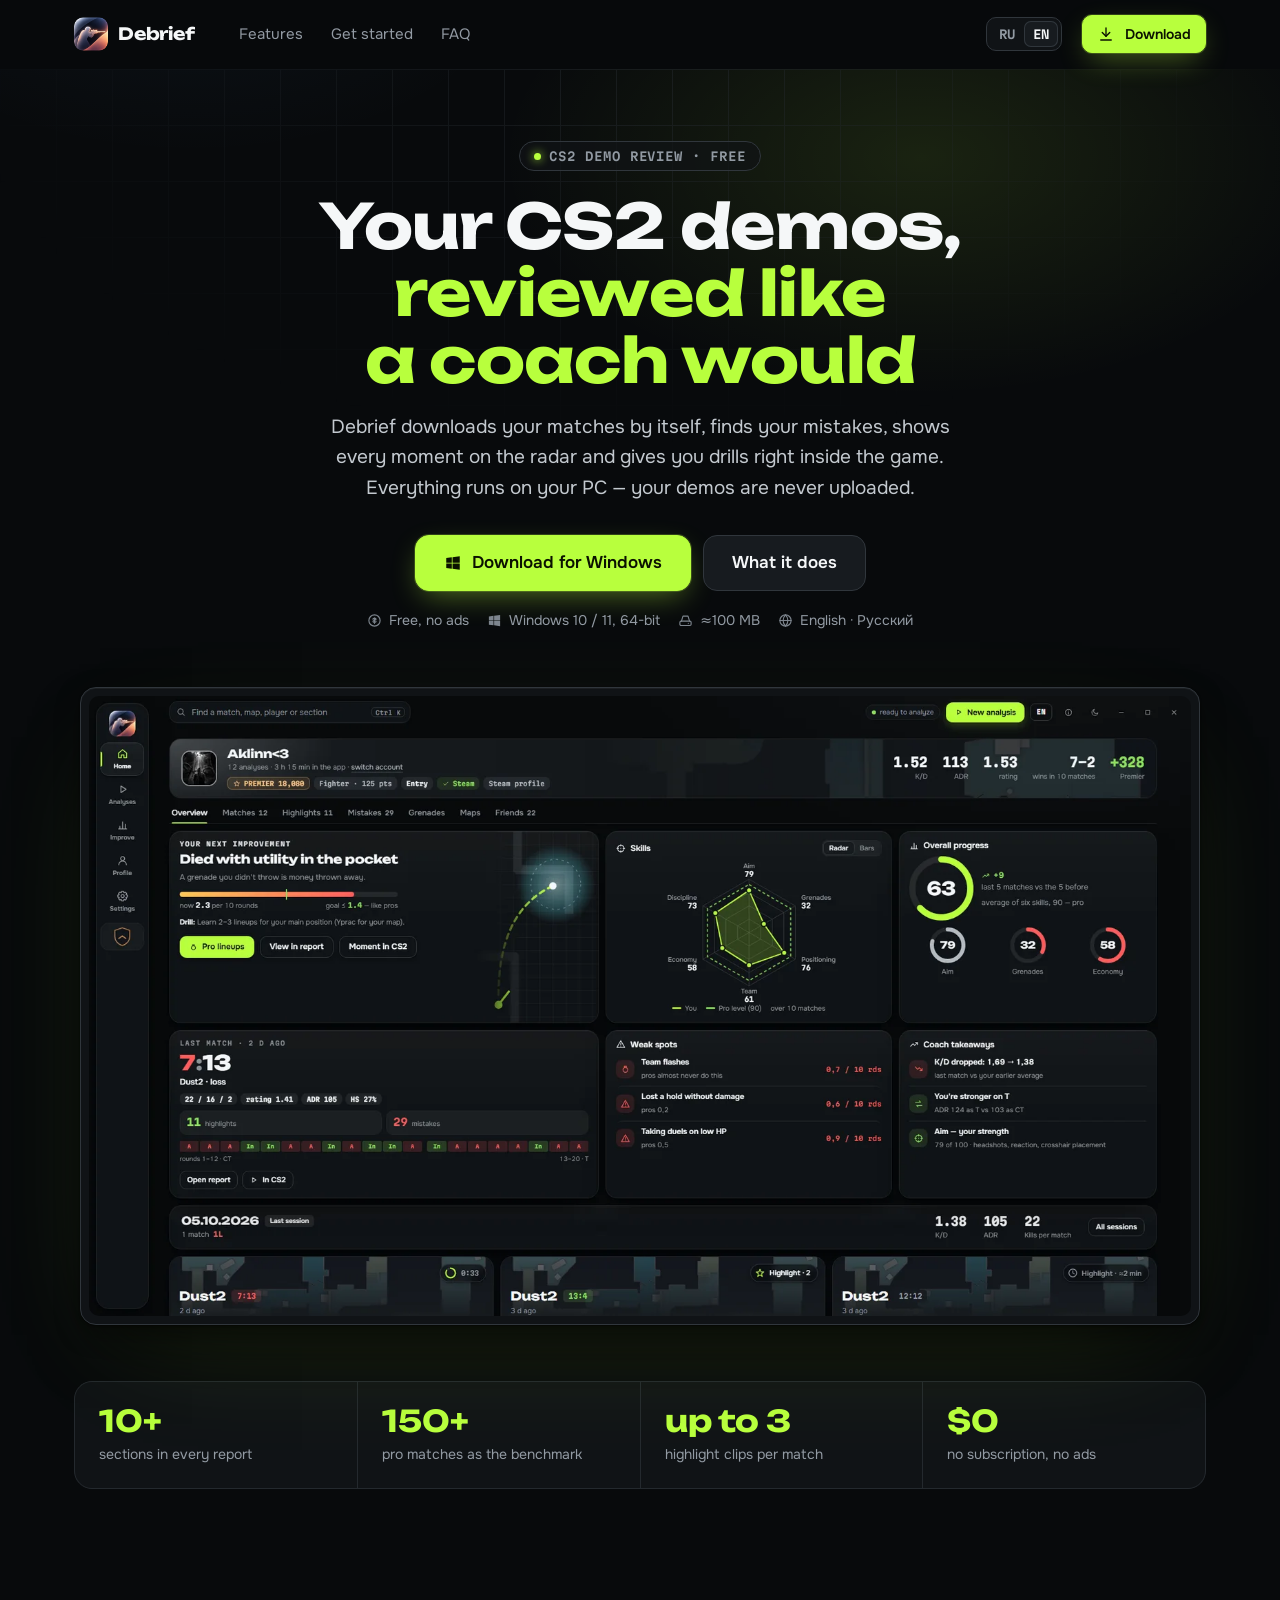
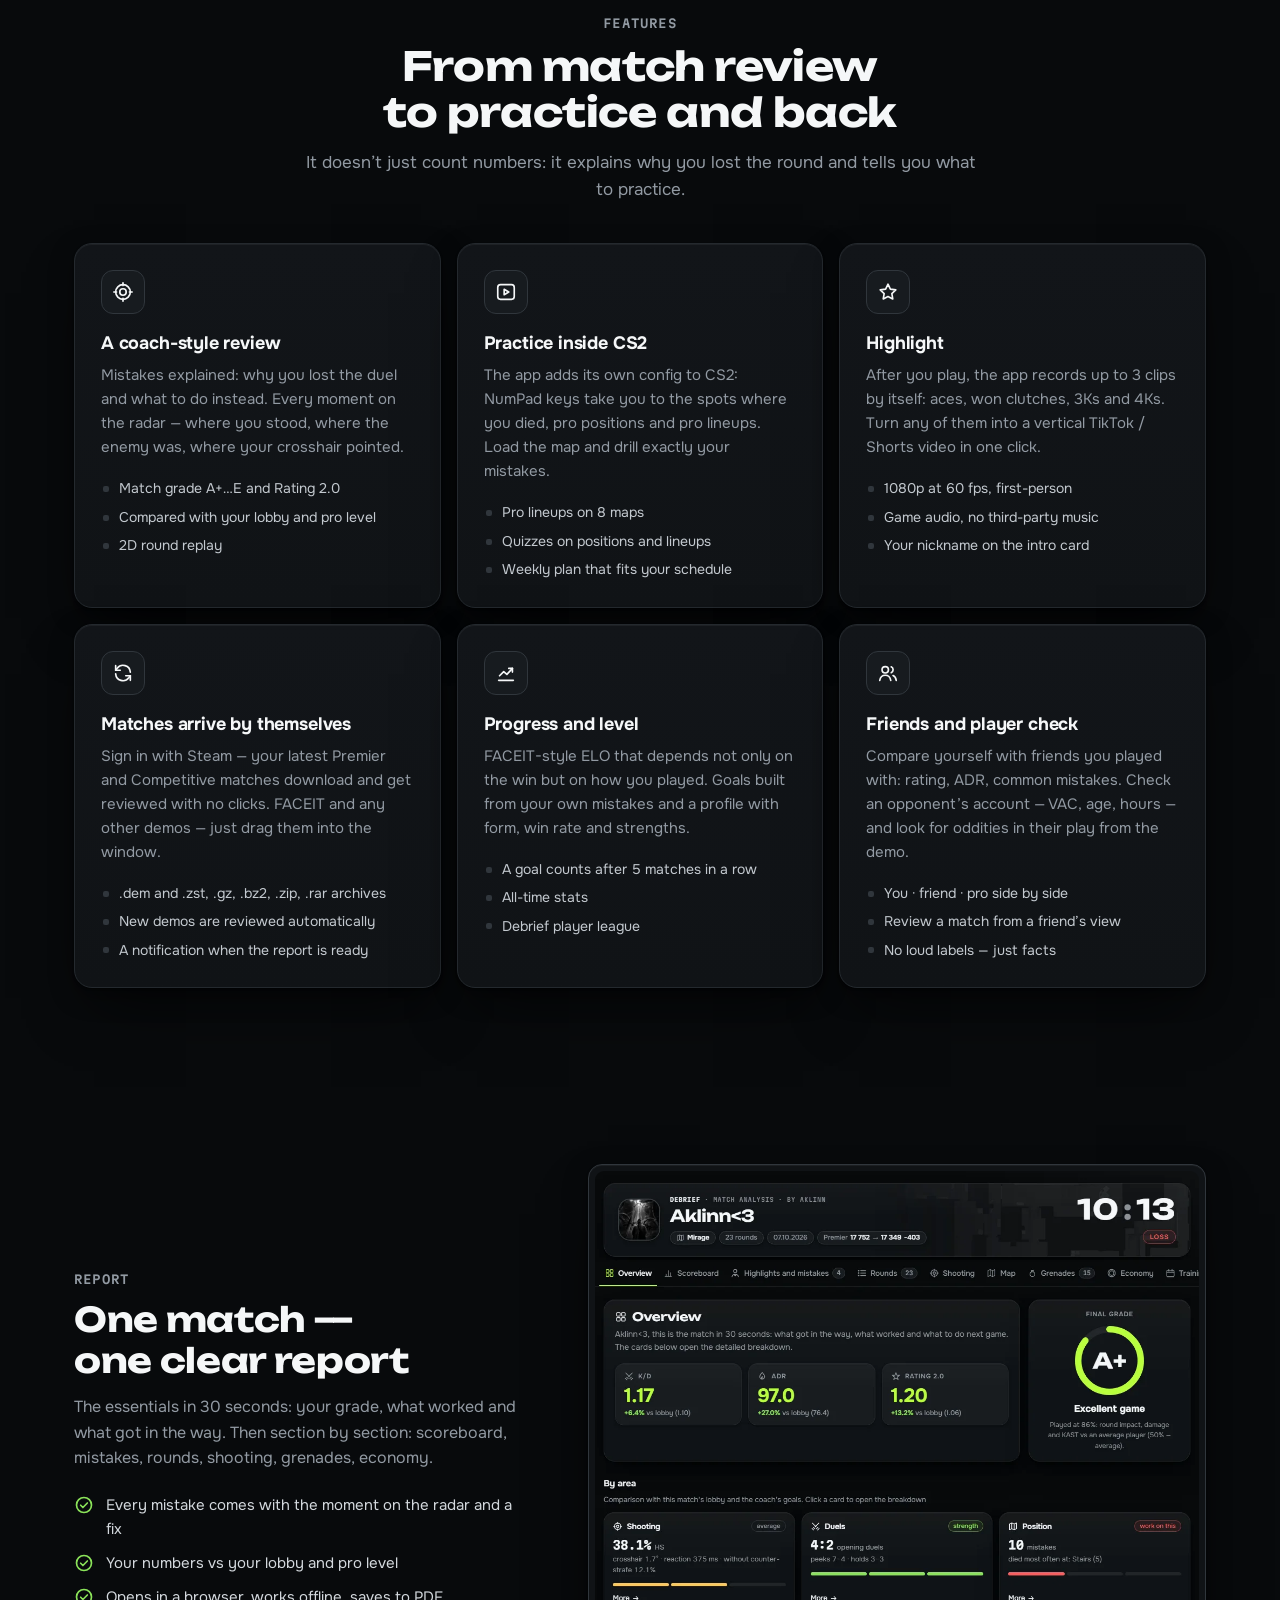
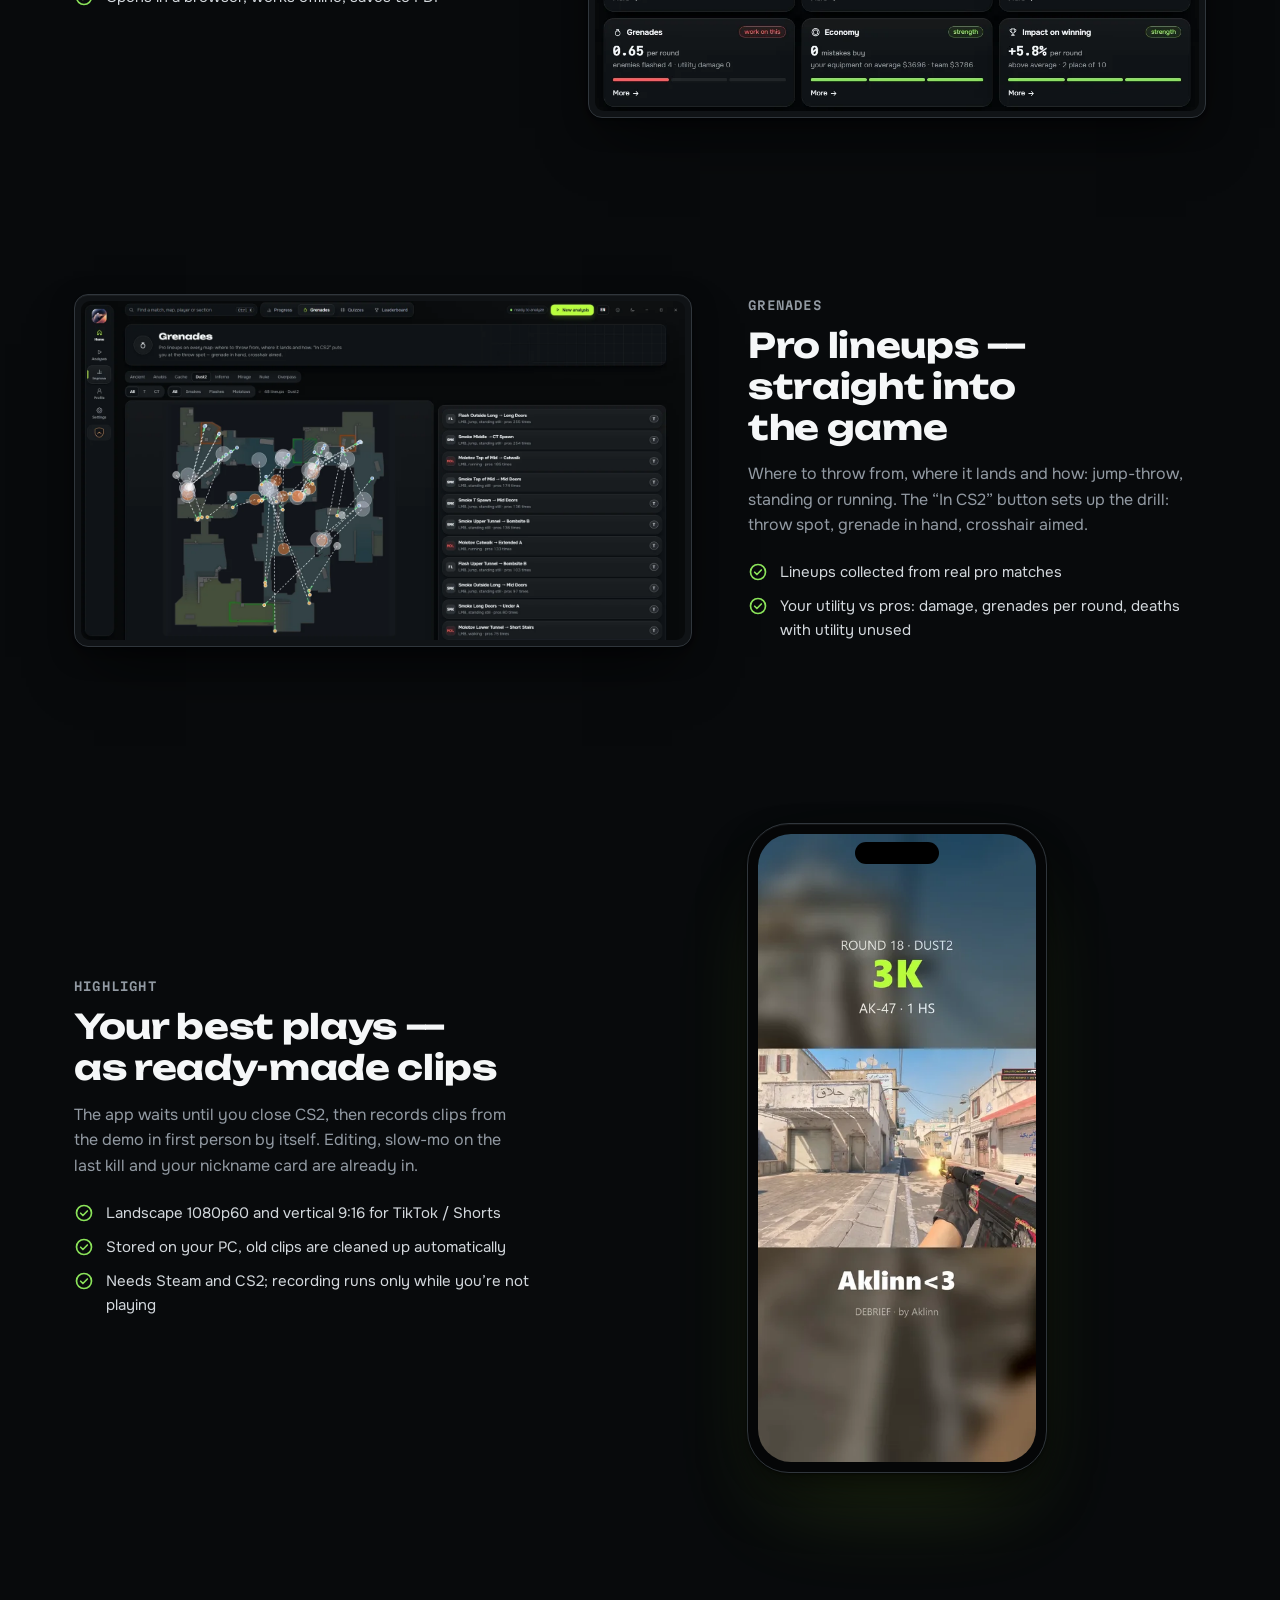
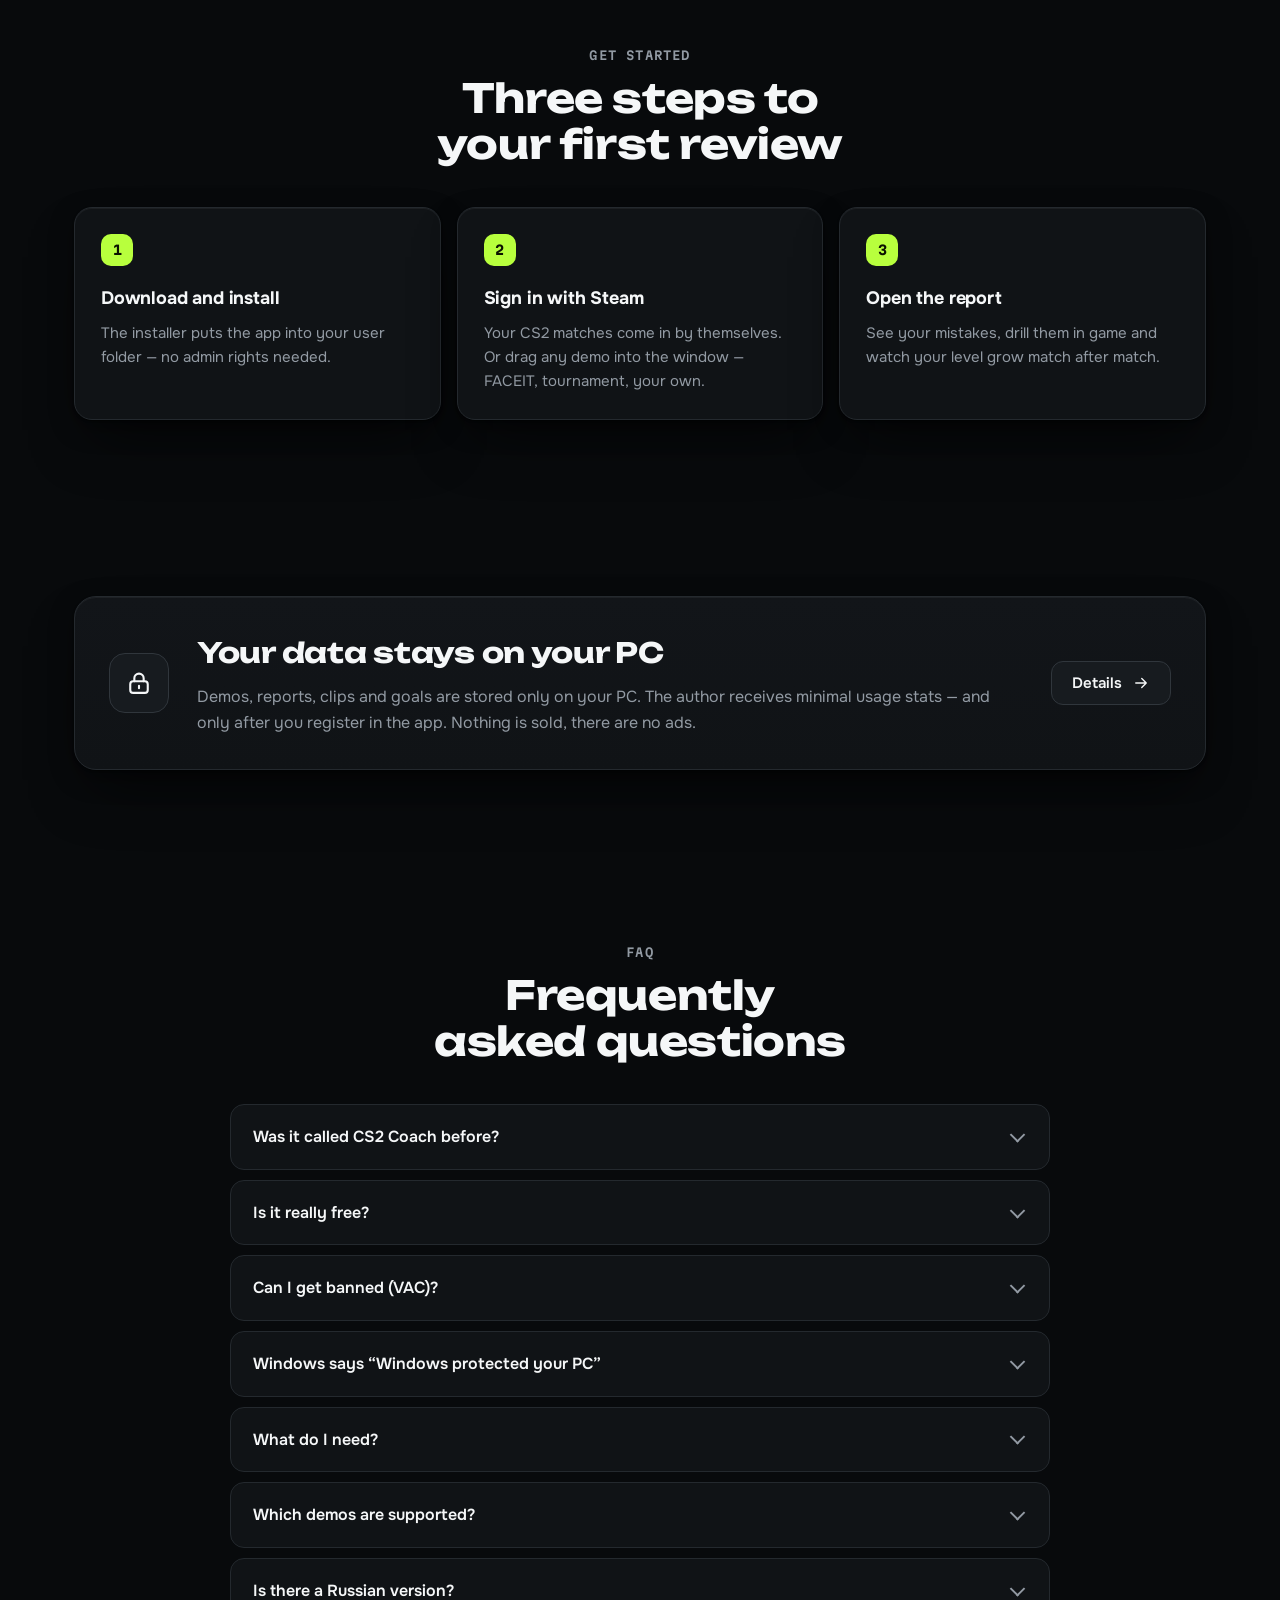
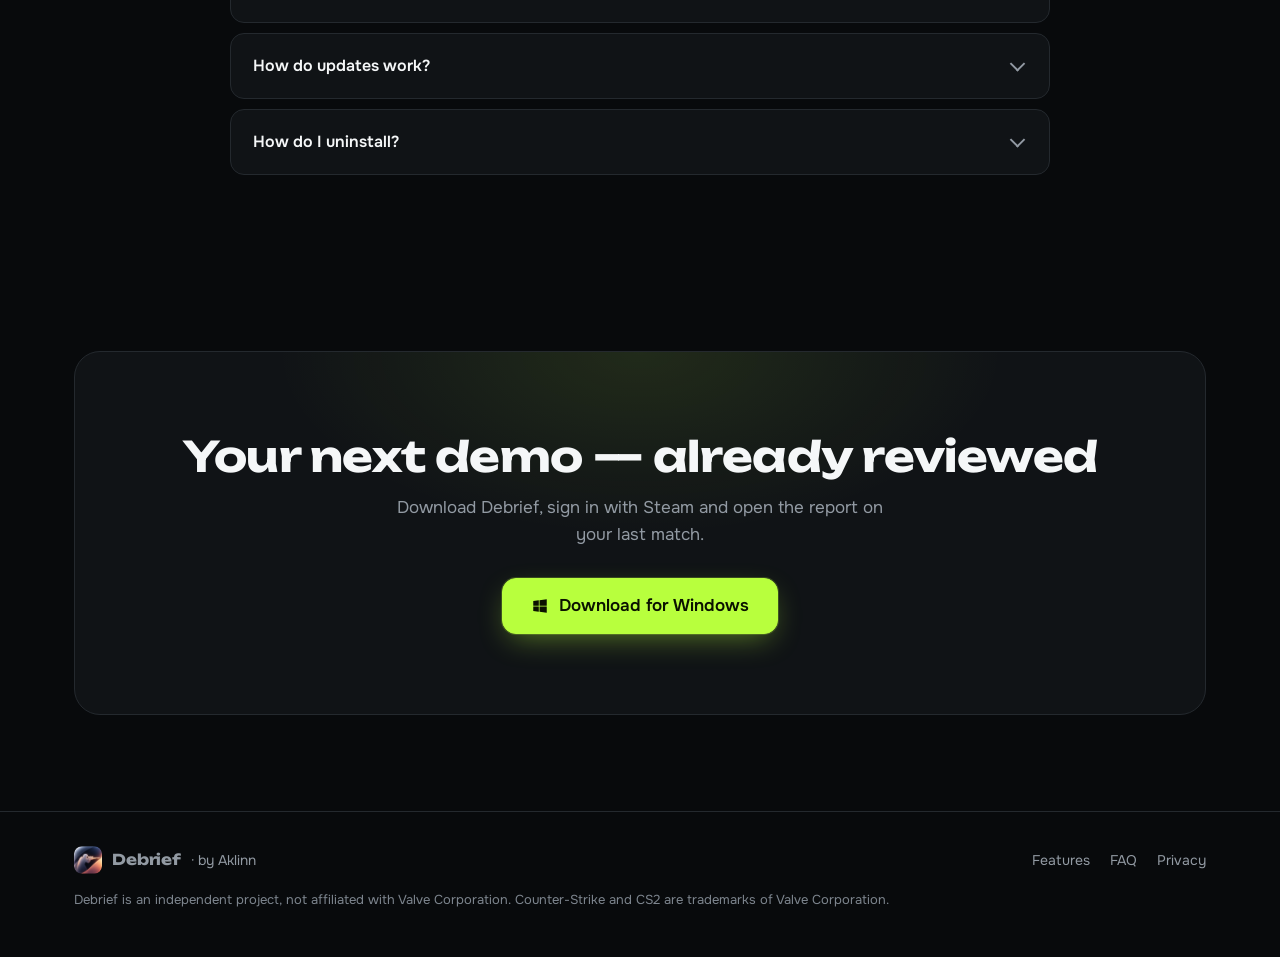
==== commit 84031b47: "Сайт Debrief: index.html" ====
--- a/index.html
+++ b/index.html
@@ -301,9 +301,7 @@
           <summary><span lang="ru">Раньше программа называлась CS2 Coach?</span><span lang="en">Was it called CS2 Coach before?</span></summary>
           <div class="a">
             <p lang="ru">Да, это та же программа — Debrief её новое имя. Если у тебя стоит CS2 Coach, новое имя придёт с обновлением само: отчёты, цели и настройки останутся на месте.</p>
-            <p lang="ru">Пока это обновление не вышло, установщик с сайта ставит программу под прежним именем.</p>
             <p lang="en">Yes, it’s the same app — Debrief is its new name. If you have CS2 Coach installed, the new name arrives with an update by itself: your reports, goals and settings stay.</p>
-            <p lang="en">Until that update is out, the installer on this site still installs the app under its old name.</p>
           </div>
         </details>
         <details>
--- a/site.css
+++ b/site.css
@@ -1,4 +1,4 @@
-/* CS2 Coach — сайт программы. Палитра v6 «Графит + электрический зелёный» (как в окне и отчётах).
+/* Debrief — сайт программы. Палитра v6 «Графит + электрический зелёный» (как в окне и отчётах).
    Зелёный — только главные кнопки и ключевые цифры. */
 @font-face{font-family:'Unbounded';font-weight:400 800;font-display:swap;src:url('fonts/font-unbounded-cyrillic.woff2') format('woff2');unicode-range:U+0301,U+0400-045F,U+0490-0491,U+04B0-04B1,U+2116}
 @font-face{font-family:'Unbounded';font-weight:400 800;font-display:swap;src:url('fonts/font-unbounded-latin.woff2') format('woff2');unicode-range:U+0000-00FF,U+0131,U+0152-0153,U+02BB-02BC,U+02C6,U+02DA,U+02DC,U+0304,U+0308,U+0329,U+2000-206F,U+20AC,U+2122,U+2191,U+2193,U+2212,U+2215,U+FEFF,U+FFFD}
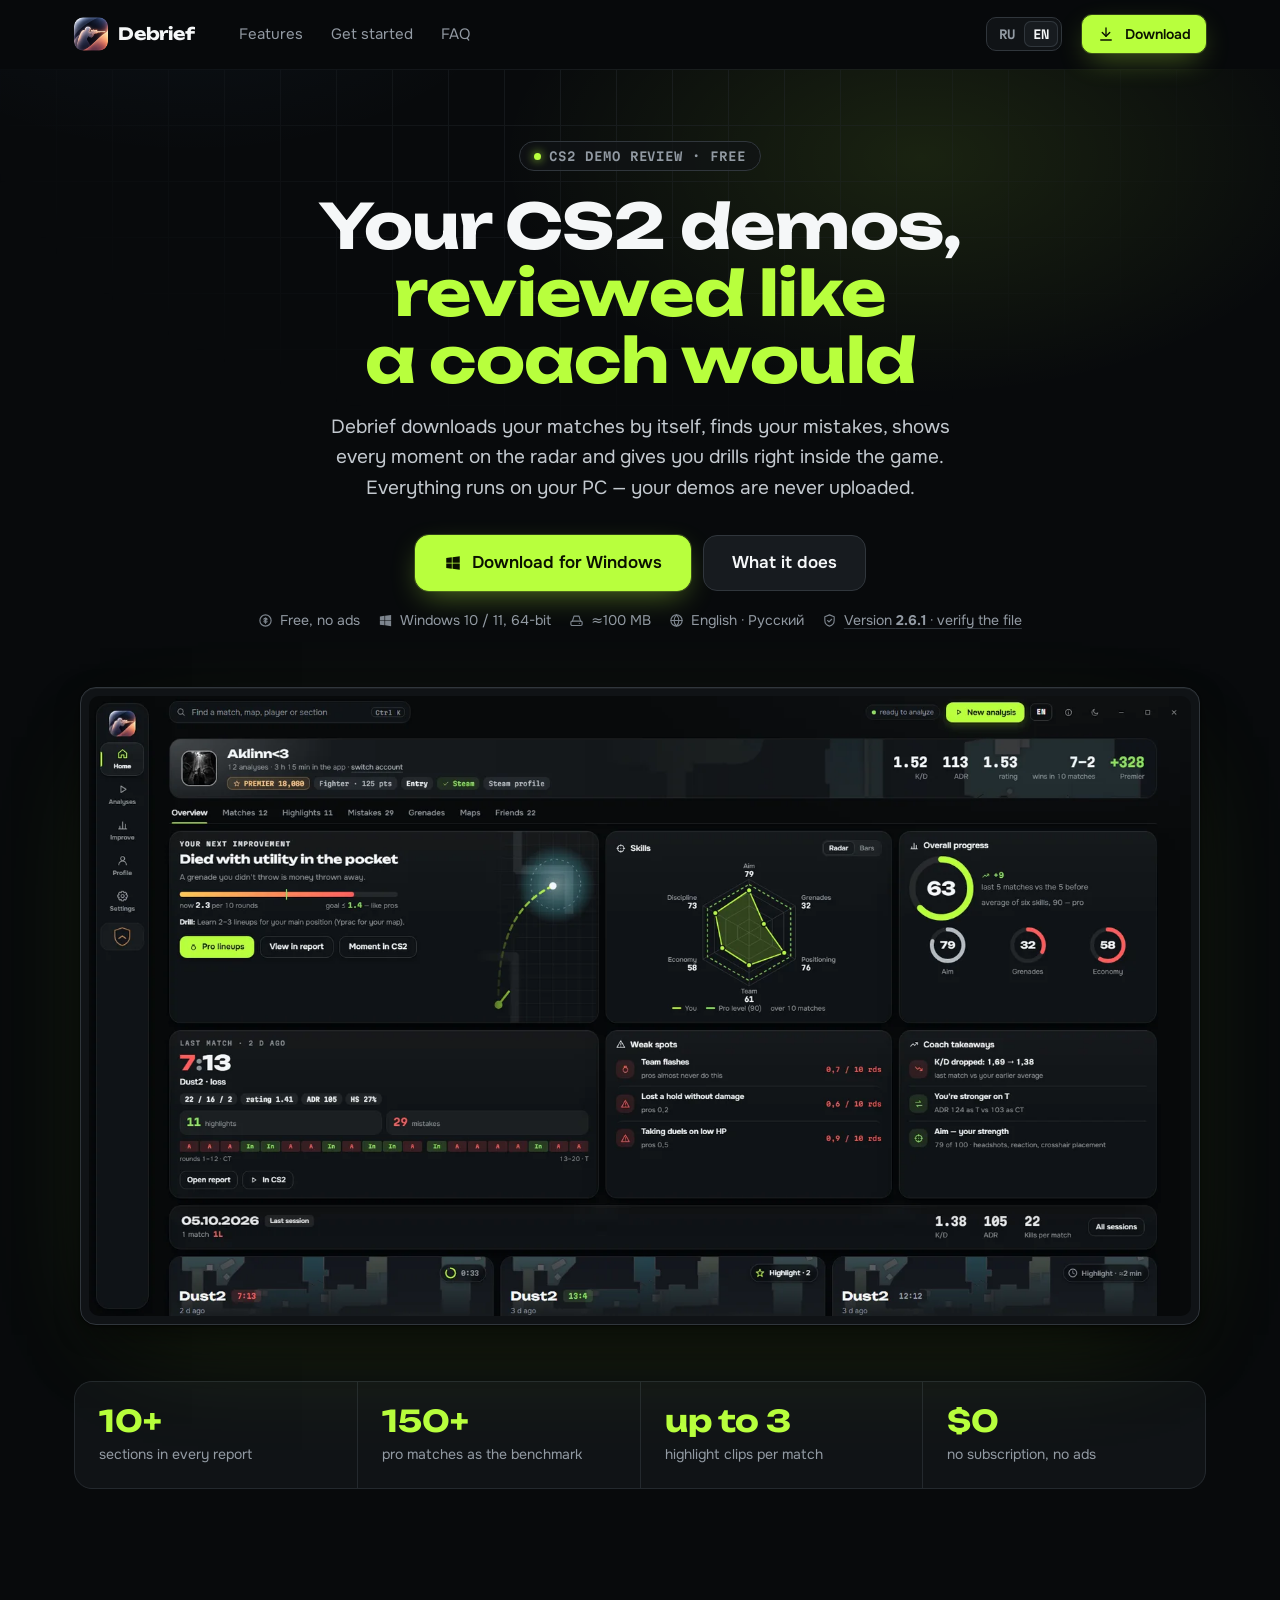
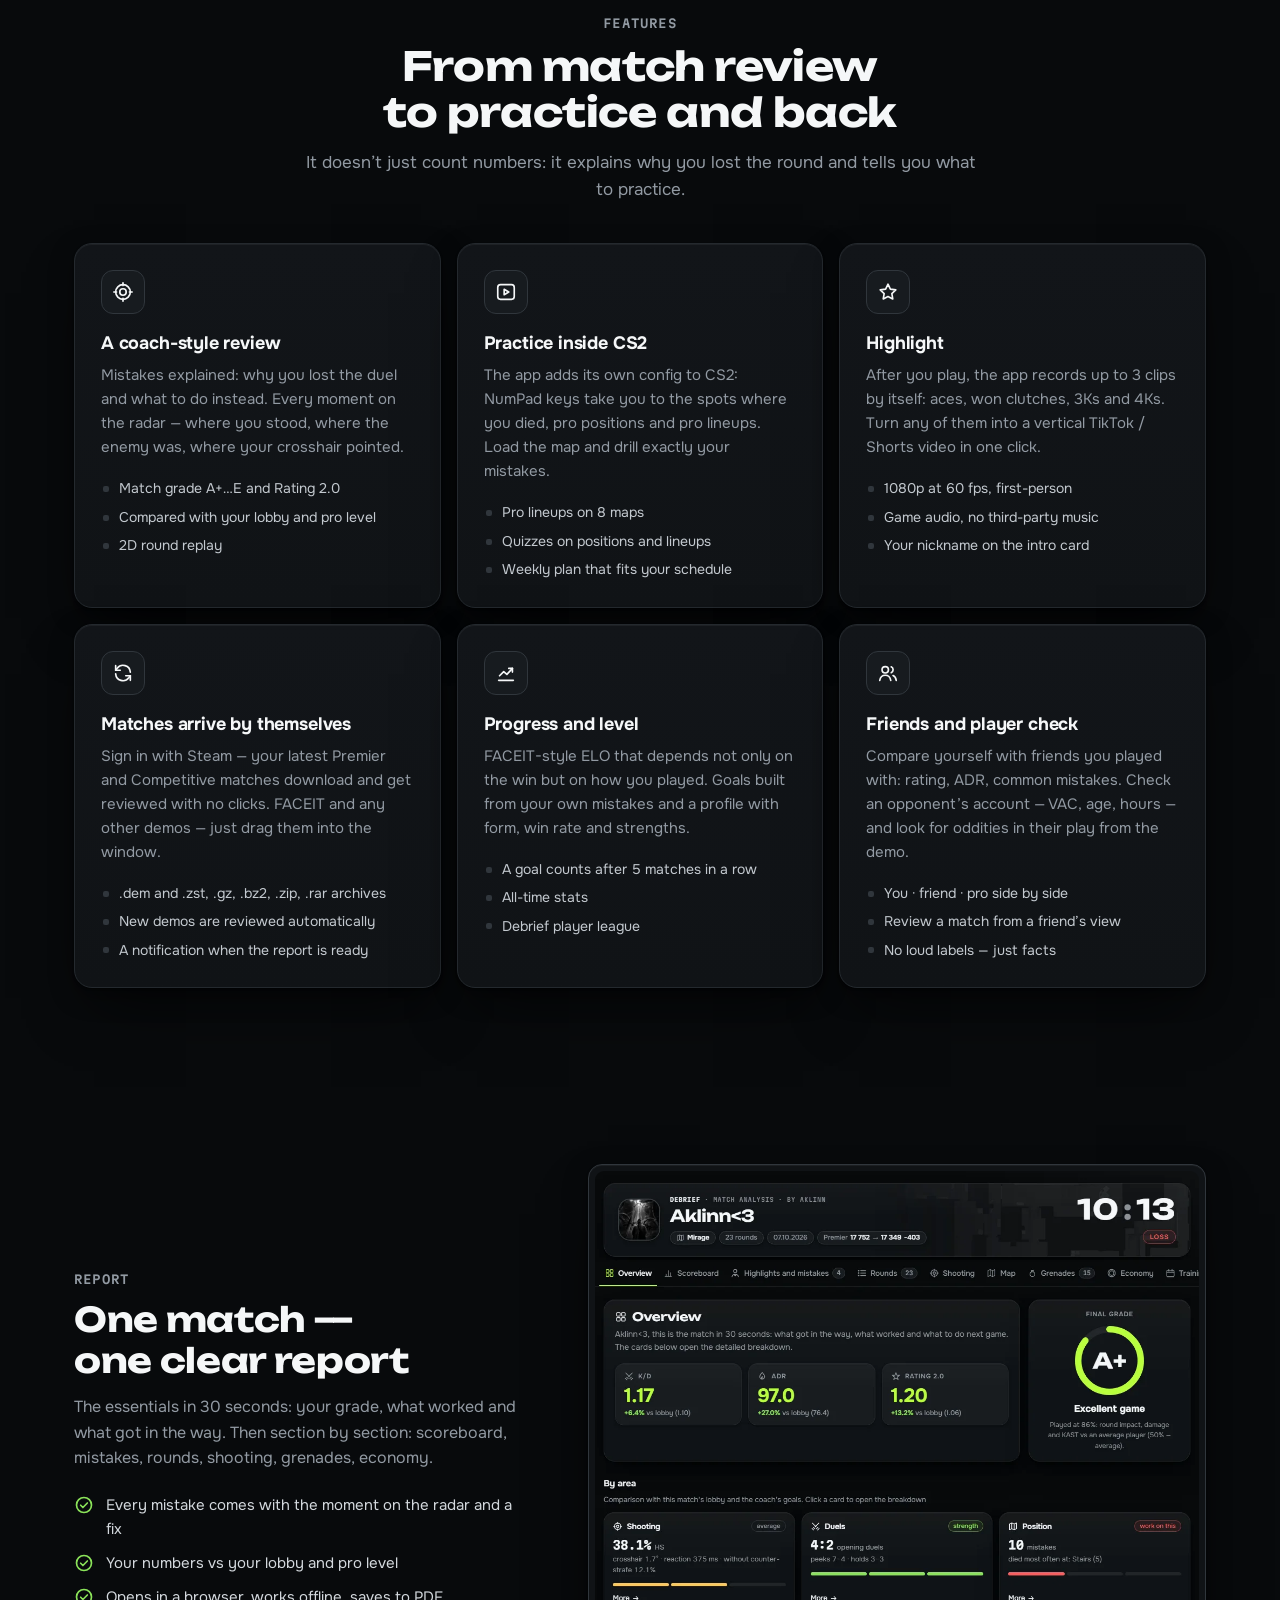
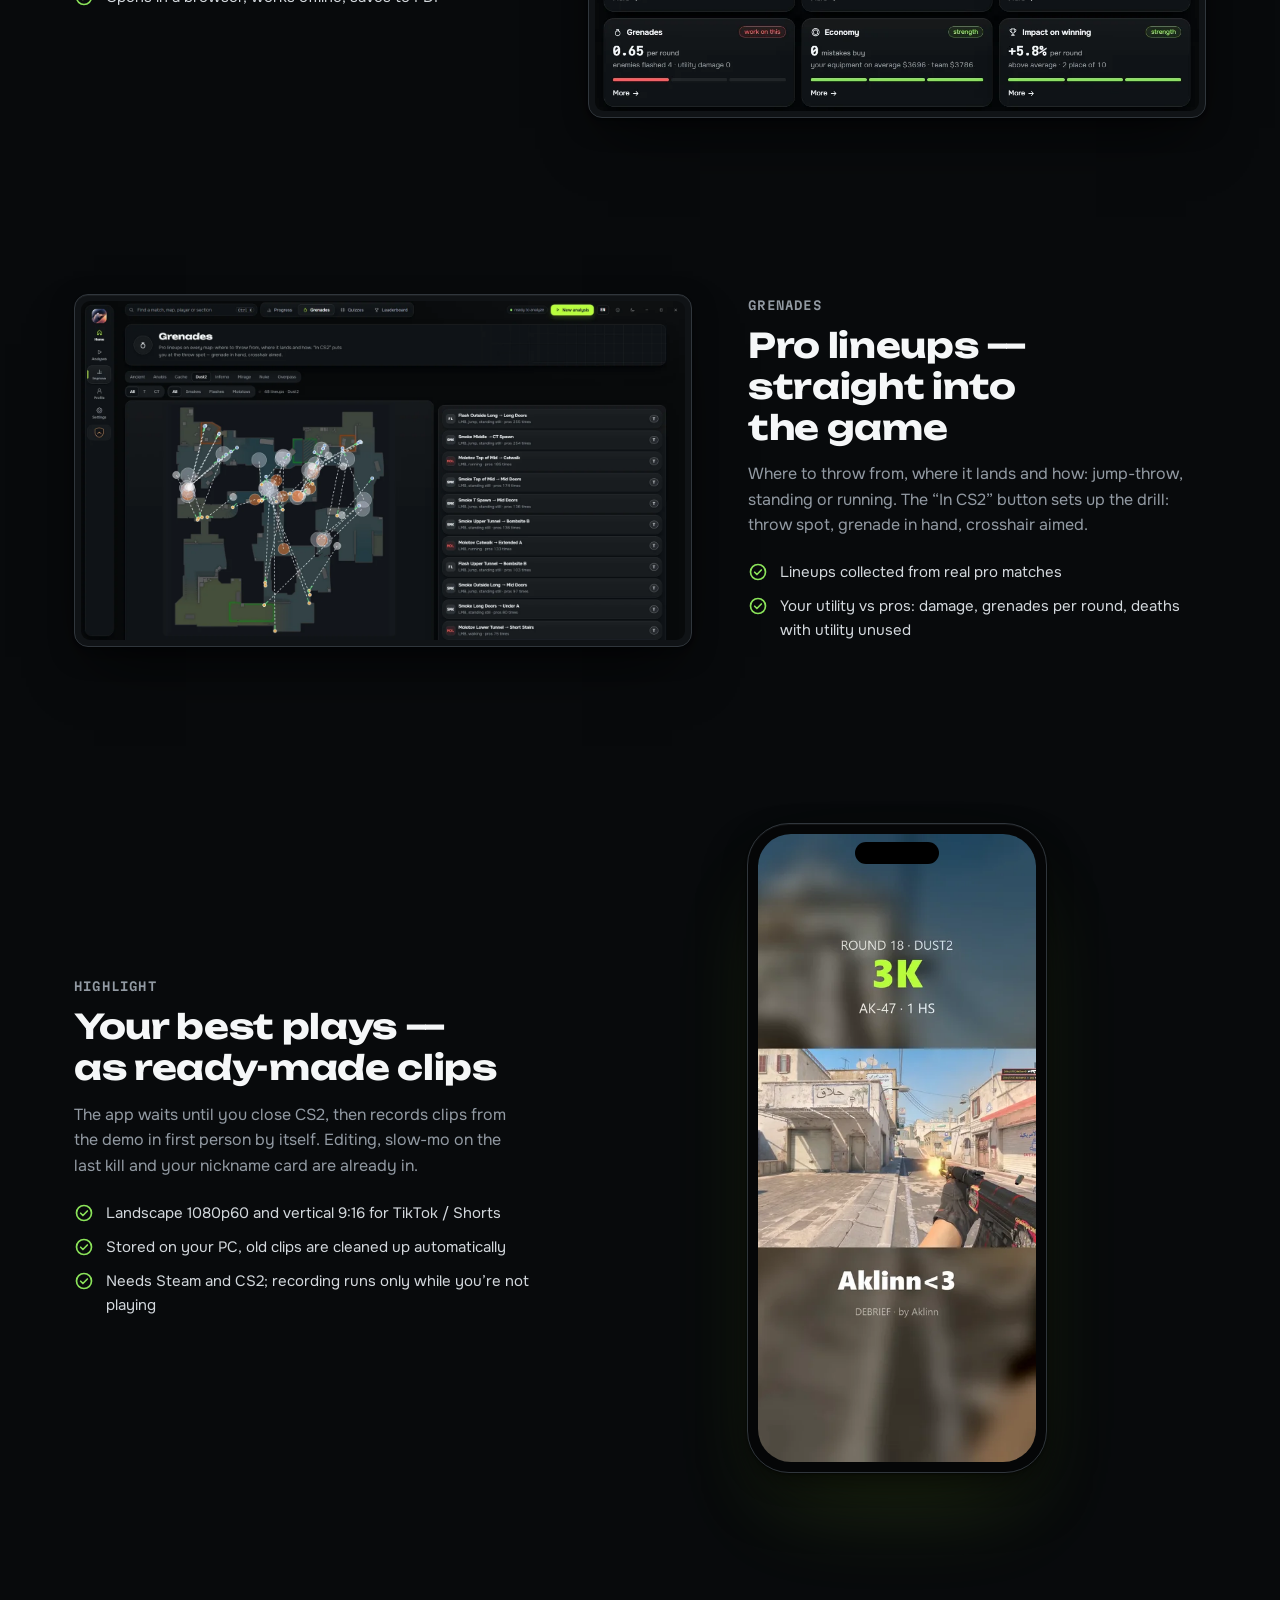
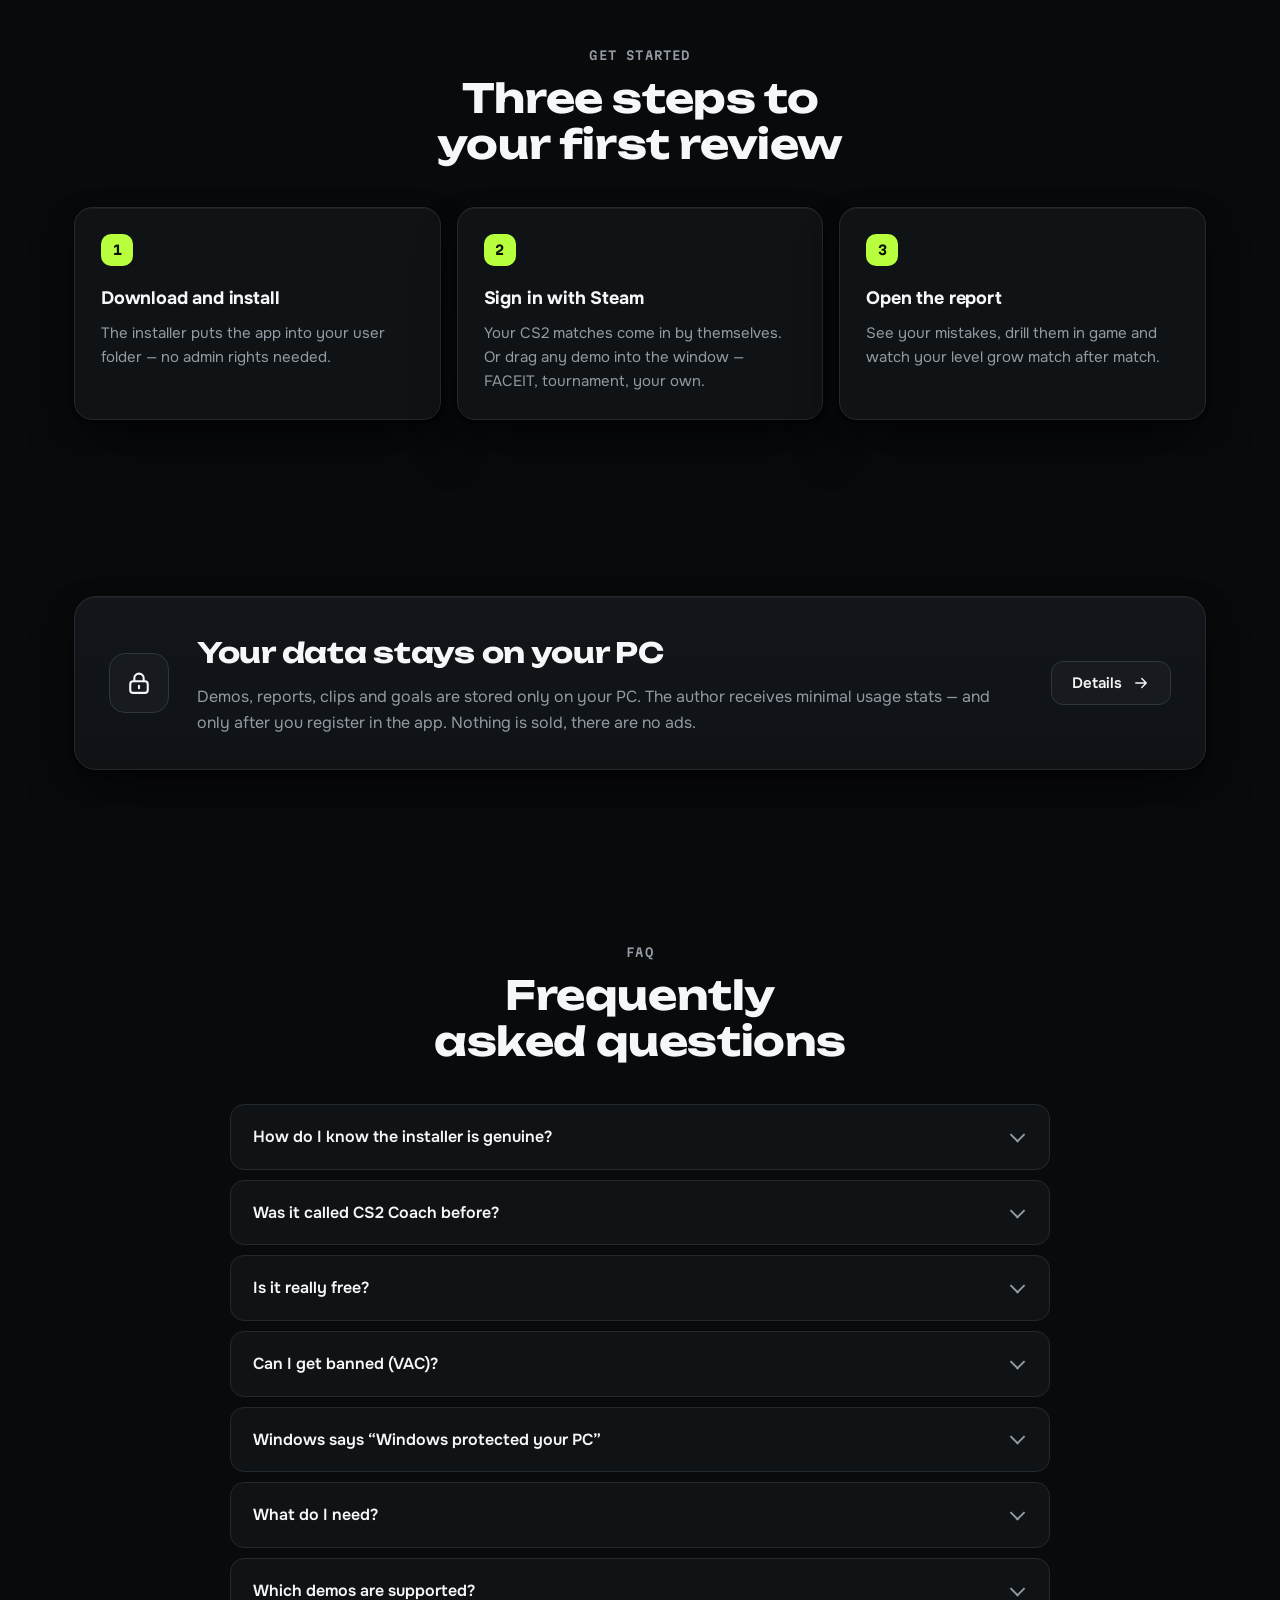
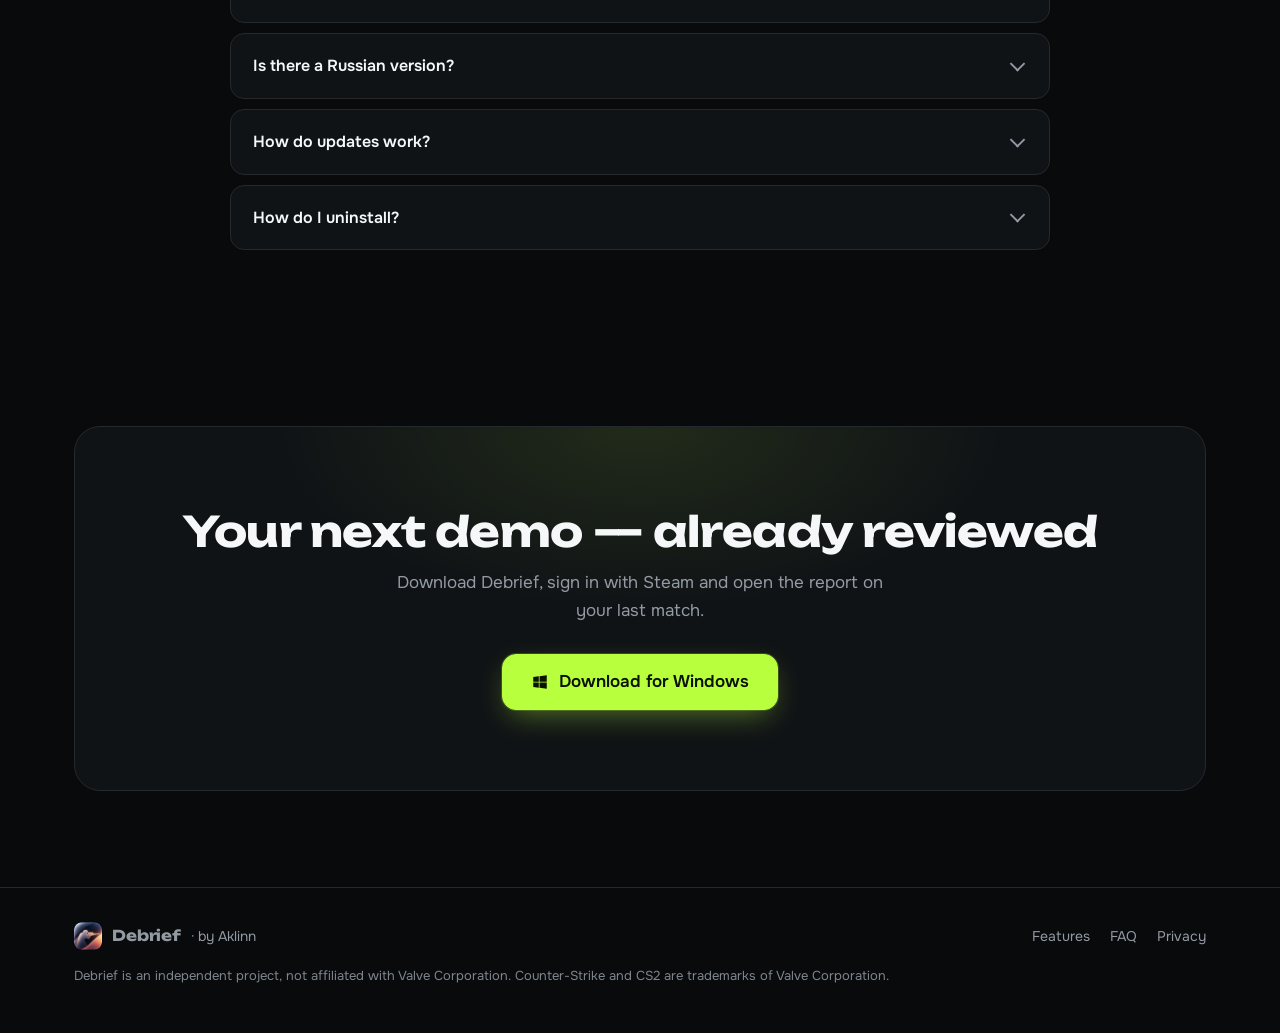
==== commit 50f1abde: "Сайт Debrief: index.html" ====
--- a/index.html
+++ b/index.html
@@ -82,10 +82,13 @@
           <span><svg aria-hidden="true"><use href="#i-win"/></svg><span lang="ru">Windows 10 / 11, 64-бит</span><span lang="en">Windows 10 / 11, 64-bit</span></span>
           <span><svg aria-hidden="true"><use href="#i-disk"/></svg><span lang="ru">≈100 МБ</span><span lang="en">≈100 MB</span></span>
           <span><svg aria-hidden="true"><use href="#i-globe"/></svg><span lang="ru">Русский · English</span><span lang="en">English · Русский</span></span>
+          <span><svg aria-hidden="true"><use href="#i-shield"/></svg><a class="vlink" href="#verify" data-open="verify"><span lang="ru">Версия <b data-dl="ver">2.6.1</b> · проверить подлинность</span><span lang="en">Version <b data-dl="ver">2.6.1</b> · verify the file</span></a></span>
         </div>
         <div class="dl-note" id="note1" role="status">
           <p lang="ru"><b>Загрузка началась.</b> Запусти <span class="mono">CS2Coach_Setup.exe</span>. Если Windows покажет «Windows защитил ваш компьютер» — нажми «Подробнее» → «Выполнить в любом случае». Права администратора не нужны.</p>
           <p lang="en"><b>Download started.</b> Run <span class="mono">CS2Coach_Setup.exe</span>. If Windows shows “Windows protected your PC”, click “More info” → “Run anyway”. No admin rights needed.</p>
+          <p lang="ru" class="dl-safe">Скачивай только с этого сайта. Как проверить файл — <a href="#verify" data-open="verify">здесь</a>.</p>
+          <p lang="en" class="dl-safe">Only download from this site. How to verify the file — <a href="#verify" data-open="verify">here</a>.</p>
         </div>
       </div>
       <div class="shot rv">
@@ -297,6 +300,20 @@
         <h2 lang="en">Frequently asked questions</h2>
       </div>
       <div class="faq">
+        <details id="verify">
+          <summary><span lang="ru">Как убедиться, что установщик настоящий?</span><span lang="en">How do I know the installer is genuine?</span></summary>
+          <div class="a">
+            <p lang="ru"><b>Скачивай Debrief только с этого сайта</b> — aklinn00-create.github.io. «Премиум», «взломанных» или «с читами» версий не существует: такой файл — всегда вирус. Программа <b>никогда не спрашивает логин и пароль Steam</b>: вход только на странице самого Steam (steamcommunity.com).</p>
+            <p lang="en"><b>Only download Debrief from this site</b> — aklinn00-create.github.io. There are no “premium”, “cracked” or “with cheats” versions: such a file is always a virus. The app <b>never asks for your Steam login or password</b>: you sign in only on Steam’s own page (steamcommunity.com).</p>
+            <p lang="ru">Проверить сам файл: открой PowerShell и выполни команду — строка <b>Hash</b> должна совпасть с контрольной суммой ниже.</p>
+            <p lang="en">To check the file itself, open PowerShell and run the command — the <b>Hash</b> line must match the checksum below.</p>
+            <div class="cmd" translate="no">Get-FileHash "$env:USERPROFILE\Downloads\CS2Coach_Setup.exe"</div>
+            <p><span lang="ru">SHA-256 установщика версии <b data-dl="ver">2.6.1</b> (<span data-dl="size">—</span>):</span><span lang="en">SHA-256 of the version <b data-dl="ver">2.6.1</b> installer (<span data-dl="size">—</span>):</span></p>
+            <div class="hash" translate="no"><span data-dl="sha">—</span><button type="button" class="copy" data-copy="sha"><span lang="ru">Скопировать</span><span lang="en">Copy</span></button></div>
+            <p lang="ru">Обновления программа проверяет сама: у каждого есть цифровая подпись автора, и подменённое обновление программа не установит.</p>
+            <p lang="en">The app checks updates by itself: each one carries the author’s digital signature, and the app won’t install a tampered update.</p>
+          </div>
+        </details>
         <details>
           <summary><span lang="ru">Раньше программа называлась CS2 Coach?</span><span lang="en">Was it called CS2 Coach before?</span></summary>
           <div class="a">
--- a/site.css
+++ b/site.css
@@ -164,6 +164,19 @@
 .faq details[open] summary::after{transform:translateY(-30%) rotate(225deg)}
 .faq .a{color:#BFC5CB;font-size:15px;padding-bottom:20px}
 .faq .a p+p{margin-top:10px}
+.meta .vlink span{display:inline}
+.vlink{color:inherit;text-decoration:underline;text-decoration-color:var(--line2);text-underline-offset:3px}
+.vlink:hover{color:var(--text);text-decoration-color:var(--acc)}
+.dl-safe{margin-top:8px!important;color:var(--muted)}
+.dl-safe a{color:var(--text)}
+.cmd,.hash{font:13px/1.5 var(--mono);font-stretch:87.5%;background:var(--surf2);border:1px solid var(--line2);border-radius:10px;
+  padding:10px 12px;margin:8px 0 12px;overflow-wrap:anywhere;word-break:break-all;color:var(--text)}
+.hash{display:flex;gap:10px;align-items:center;justify-content:space-between}
+.hash span[data-dl]{min-width:0}
+.copy{flex:none;font:600 12px/1 var(--sans);color:var(--text);background:var(--surf);border:1px solid var(--line2);border-radius:8px;
+  padding:8px 10px;cursor:pointer}
+.copy:hover{border-color:#3d444b}
+.copy.ok{border-color:var(--ok);color:var(--ok)}
 .faq code{white-space:nowrap;font-family:var(--mono);font-size:13px;background:var(--surf2);border:1px solid var(--line2);border-radius:6px;padding:1px 6px}
 
 /* финальный призыв */
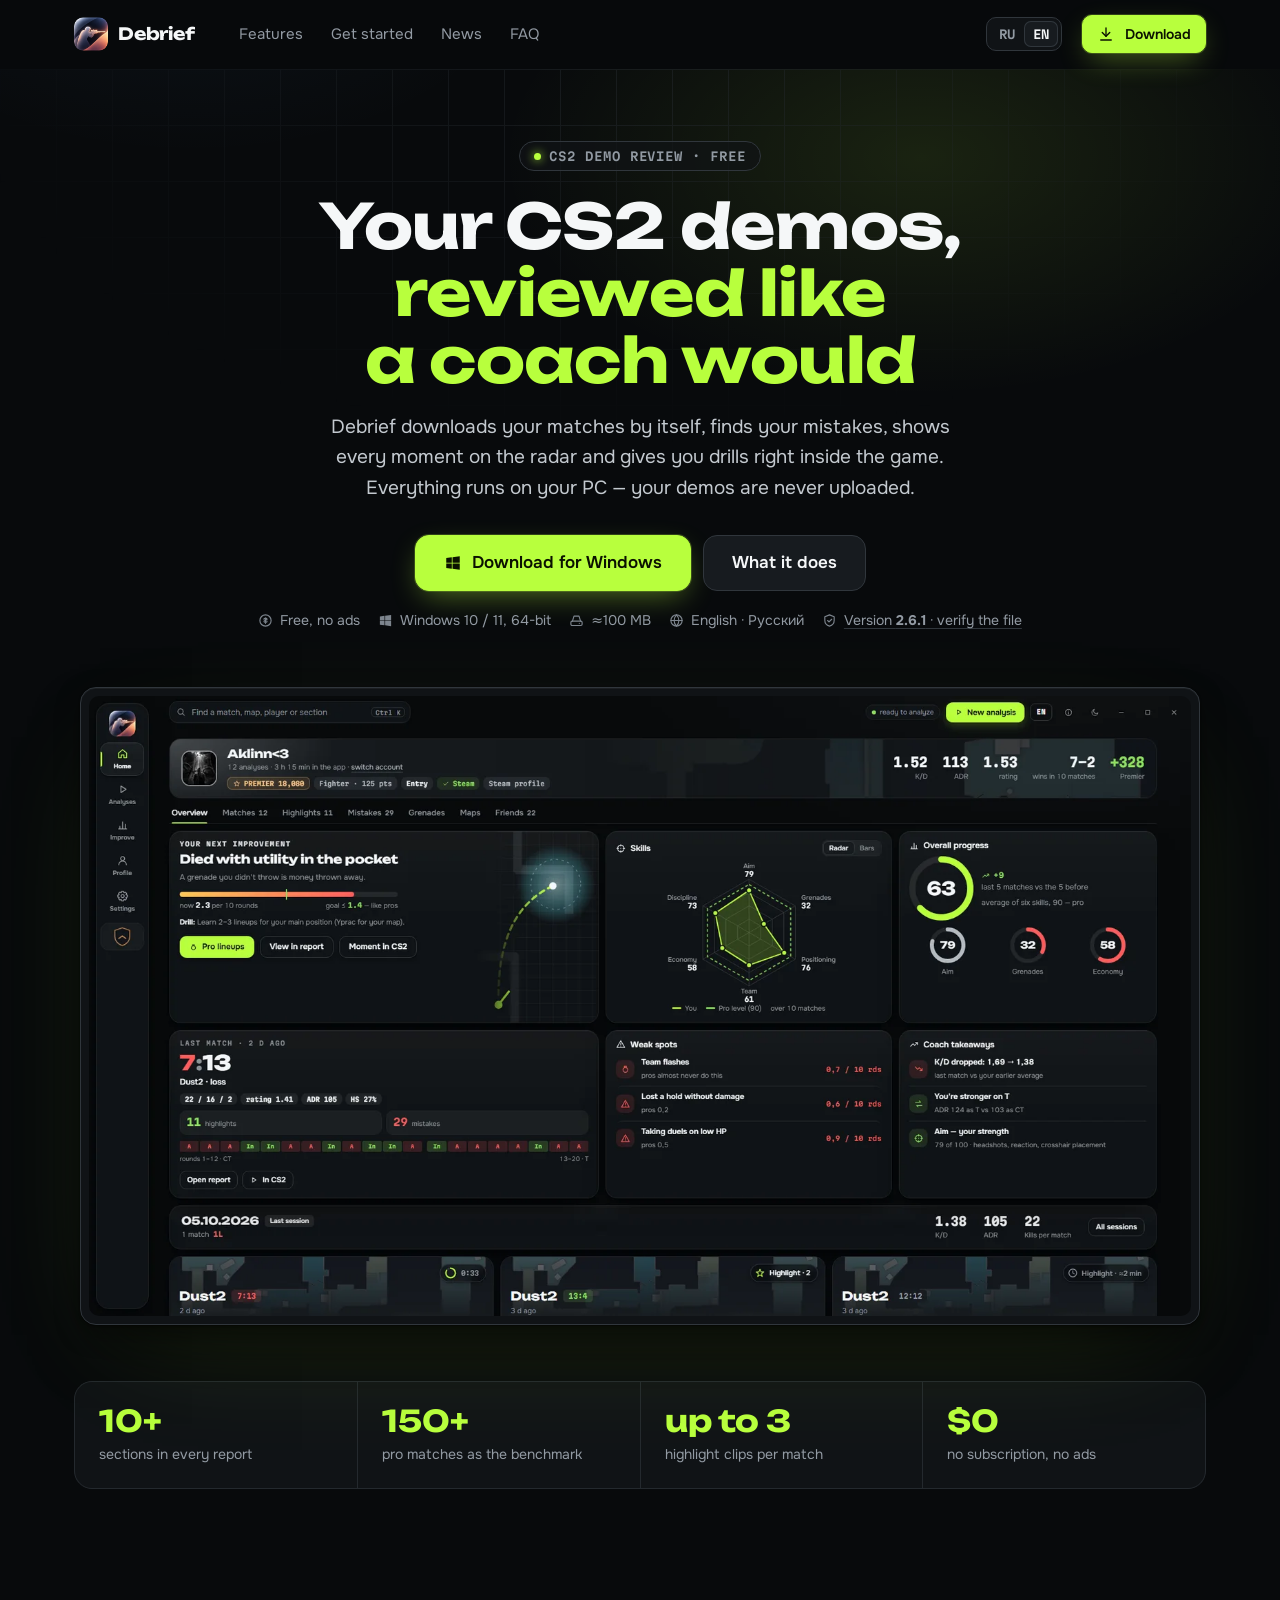
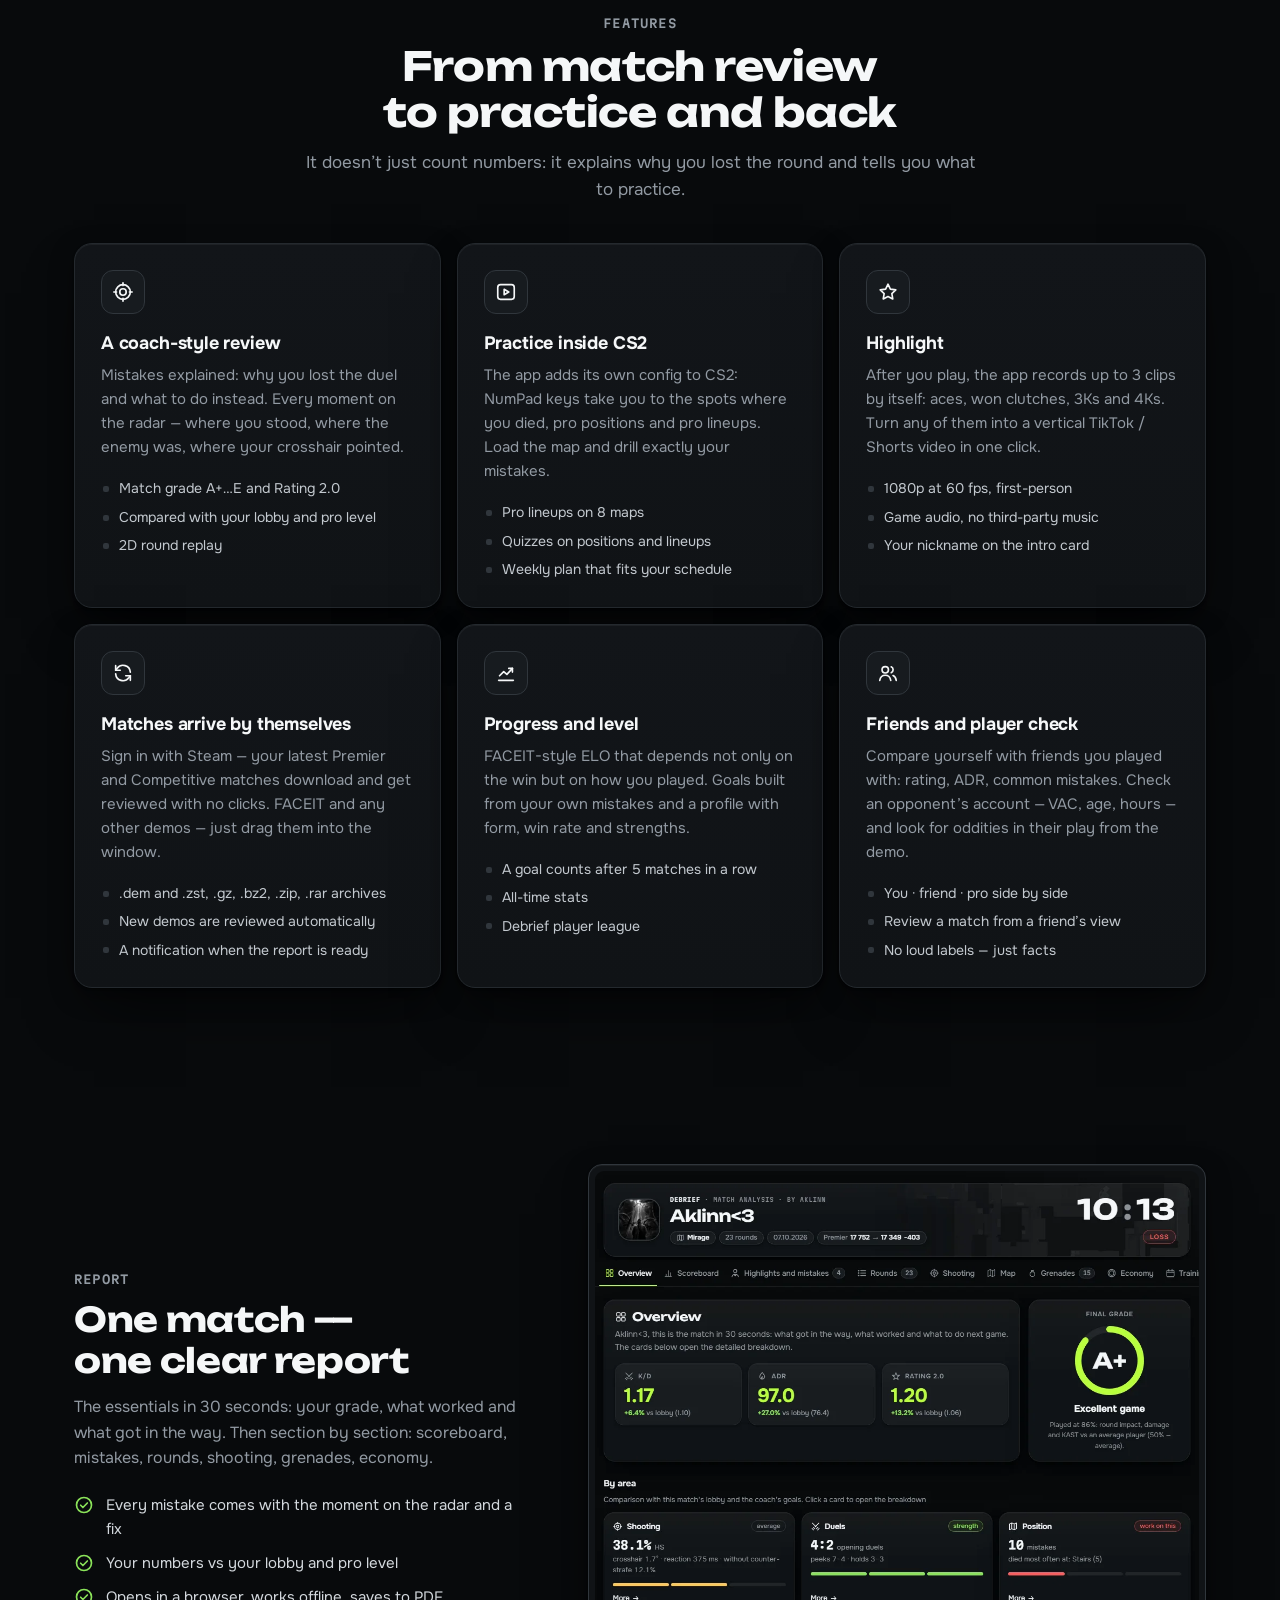
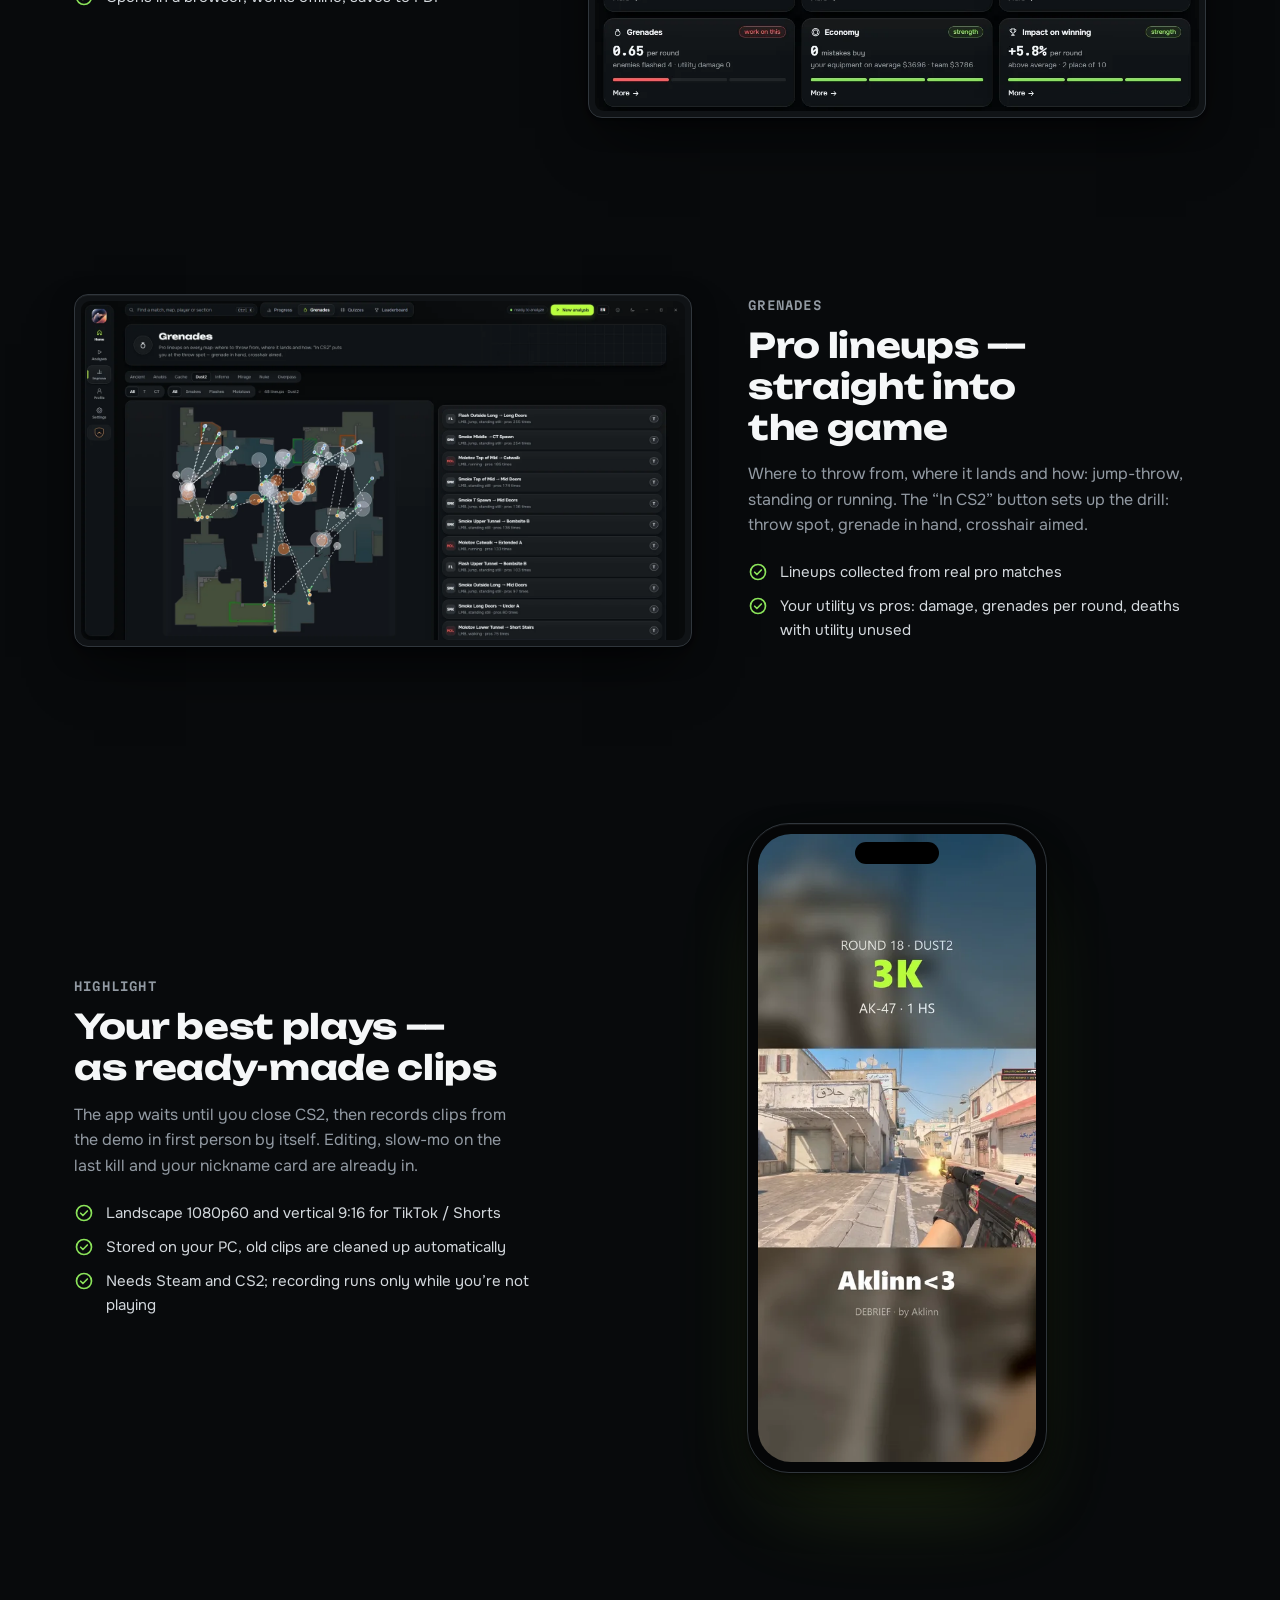
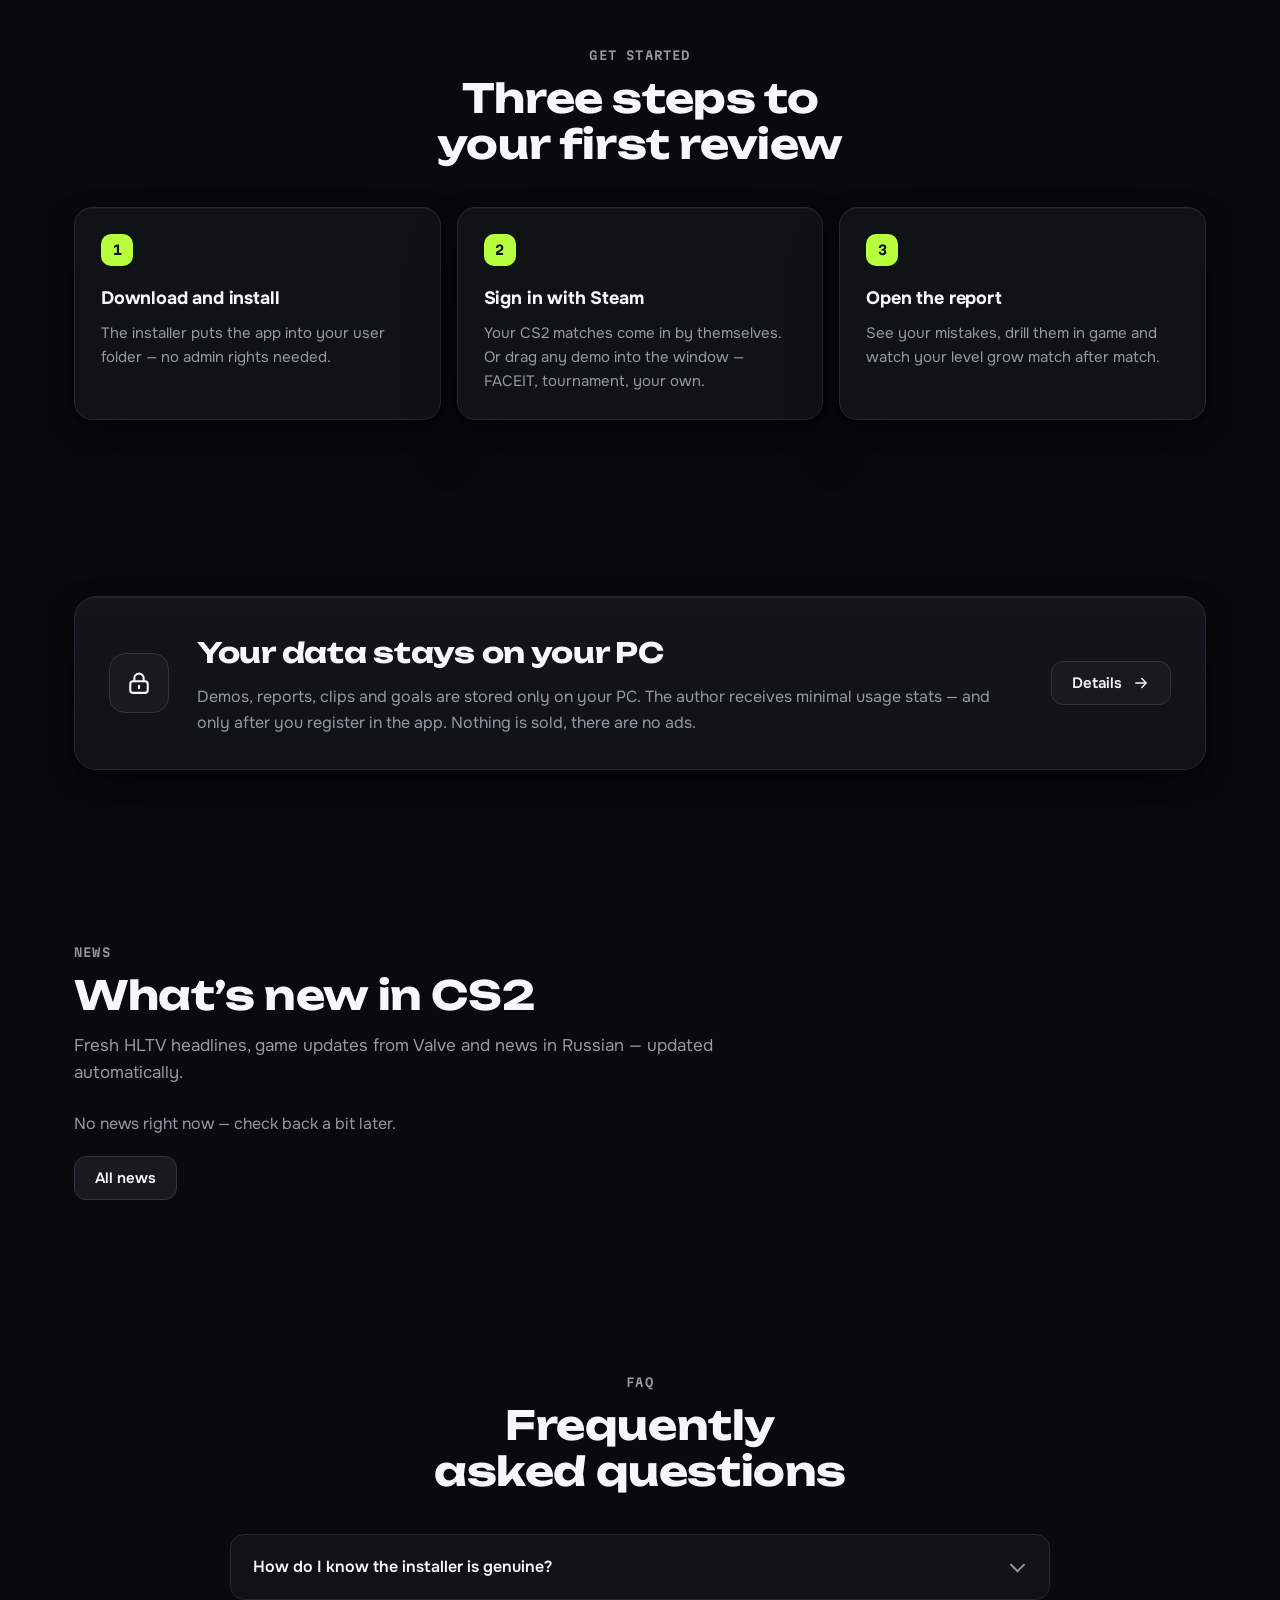
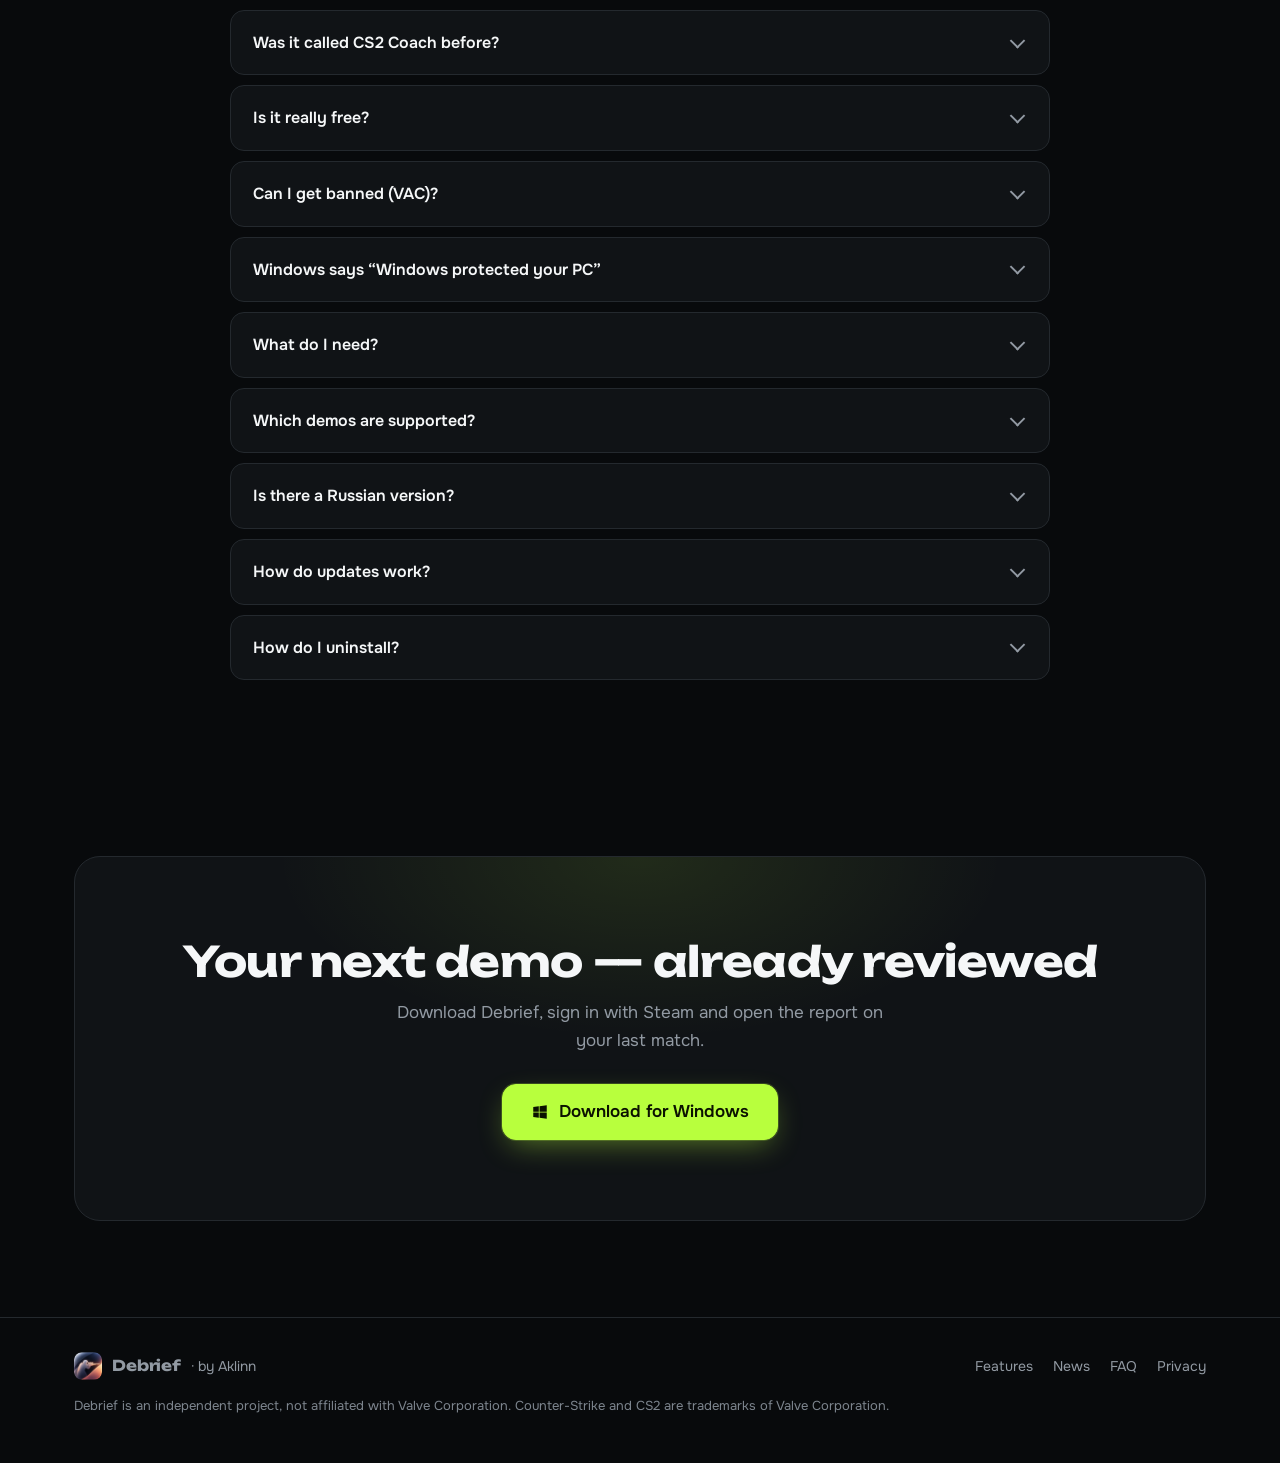
==== commit 97e36427: "Сайт Debrief: новости — index.html" ====
--- a/index.html
+++ b/index.html
@@ -16,6 +16,7 @@
 <link rel="stylesheet" href="site.css">
 <script>window.CC_TITLES={ru:"Debrief — разбор демок CS2 как от тренера",en:"Debrief — CS2 demo review like a coach would"}</script>
 <script src="site.js"></script>
+<script src="news.js"></script>
 </head>
 <body>
 <svg width="0" height="0" style="position:absolute" aria-hidden="true">
@@ -47,6 +48,7 @@
     <nav class="nav" aria-label="Разделы">
       <a href="#features"><span lang="ru">Возможности</span><span lang="en">Features</span></a>
       <a href="#how"><span lang="ru">Как начать</span><span lang="en">Get started</span></a>
+      <a href="news.html"><span lang="ru">Новости</span><span lang="en">News</span></a>
       <a href="#faq"><span lang="ru">Вопросы</span><span lang="en">FAQ</span></a>
     </nav>
     <div class="sp"></div>
@@ -292,6 +294,22 @@
     </div>
   </section>
 
+  <section class="news-home">
+    <div class="wrap">
+      <div class="sh rv">
+        <div class="lab"><span lang="ru">Новости</span><span lang="en">News</span></div>
+        <h2 lang="ru">Что нового в CS2</h2>
+        <h2 lang="en">What’s new in CS2</h2>
+        <p lang="ru">Свежие заголовки HLTV, обновления игры от Valve и новости на русском — обновляются сами.</p>
+        <p lang="en">Fresh HLTV headlines, game updates from Valve and news in Russian — updated automatically.</p>
+      </div>
+      <div class="ngrid" id="news-teaser" aria-live="polite">
+        <div class="ncard skel"></div><div class="ncard skel"></div><div class="ncard skel"></div>
+      </div>
+      <a class="btn more" href="news.html"><span lang="ru">Все новости</span><span lang="en">All news</span></a>
+    </div>
+  </section>
+
   <section id="faq">
     <div class="wrap">
       <div class="sh c rv">
@@ -413,6 +431,7 @@
     </a>
     <nav aria-label="Ссылки">
       <a href="#features"><span lang="ru">Возможности</span><span lang="en">Features</span></a>
+      <a href="news.html"><span lang="ru">Новости</span><span lang="en">News</span></a>
       <a href="#faq"><span lang="ru">Вопросы</span><span lang="en">FAQ</span></a>
       <a href="privacy.html"><span lang="ru">Конфиденциальность</span><span lang="en">Privacy</span></a>
     </nav>
--- a/site.css
+++ b/site.css
@@ -193,6 +193,46 @@
 footer a:hover{color:var(--text)}
 .legal{width:100%;color:var(--dim);font-size:13px}
 
+/* новости (news.html и блок на главной) */
+.newsp{padding:56px 0 24px}
+.newsp h1{font-size:clamp(28px,4vw,42px);line-height:1.15}
+.nfilter{display:flex;flex-wrap:wrap;gap:8px;align-items:center;margin:0 0 22px}
+.nfilter button{all:unset;cursor:pointer;font:600 14px/1 var(--sans);padding:10px 14px;border-radius:10px;color:var(--muted);
+  background:var(--surf);border:1px solid var(--line)}
+.nfilter button[aria-pressed="true"]{color:var(--text);border-color:var(--line2);background:var(--surf2)}
+.nfilter button:focus-visible{outline:2px solid var(--acc);outline-offset:2px}
+.nupd{margin-left:auto;color:var(--dim);font-size:13px}
+.ngrid{display:grid;grid-template-columns:repeat(3,1fr);gap:16px;align-items:stretch}
+.ncard{background:linear-gradient(180deg,#121519,var(--surf));border:1px solid var(--line);border-radius:var(--r);padding:20px;
+  box-shadow:var(--shadow);display:flex;flex-direction:column;min-height:150px;position:relative}
+.ncard.skel{background:var(--surf);animation:npulse 1.4s ease-in-out infinite}
+@keyframes npulse{50%{opacity:.55}}
+.nmeta{display:flex;gap:8px;align-items:center;flex-wrap:wrap;font-size:12px;color:var(--dim);margin-bottom:10px}
+.nsrc{font-weight:700;color:var(--text)}
+.ntag{font:600 11px/1 var(--mono);text-transform:uppercase;letter-spacing:.06em;color:var(--muted);border:1px solid var(--line2);
+  border-radius:999px;padding:4px 8px}
+.ntitle{font-size:17px;line-height:1.35;margin:0}
+.ntitle a{text-decoration:none;color:var(--text)}
+.ntitle a::after{content:"";position:absolute;inset:0;border-radius:var(--r)}       /* вся карточка — ссылка */
+.ncard:hover{border-color:var(--line2)}
+.ntitle a:focus-visible{outline:none}
+.ncard:focus-within{outline:2px solid var(--acc);outline-offset:3px}
+.nx{color:var(--muted);font-size:14px;margin-top:8px}
+.nlist{margin:10px 0 0;padding-left:18px;color:#C3C9CF;font-size:14px}
+.nlist li{margin-top:6px}
+.nmore{margin-top:auto;padding-top:14px;font-size:13px;color:var(--muted)}
+.f-debrief{border-color:rgba(184,255,61,.35);grid-column:1/-1;min-height:0}
+.f-debrief .nlist{columns:2;column-gap:32px}
+.f-debrief .nlist li{break-inside:avoid}
+.f-debrief .nsrc{color:var(--acc)}
+.nempty{color:var(--muted);grid-column:1/-1}
+.nnote{color:var(--dim);font-size:13px;margin-top:22px}
+.news-home .sh{margin-bottom:24px}
+.news-home .more{margin-top:20px}
+@media (max-width:980px){.ngrid{grid-template-columns:1fr 1fr}}
+@media (max-width:680px){.ngrid{grid-template-columns:1fr}.nupd{margin-left:0;width:100%}.newsp{padding-top:36px}
+  .f-debrief .nlist{columns:1}}
+
 /* страница «Конфиденциальность» */
 .doc{max-width:800px;margin:0 auto;padding:64px 24px 0}
 .doc h1{font-size:clamp(28px,4vw,42px);line-height:1.15}
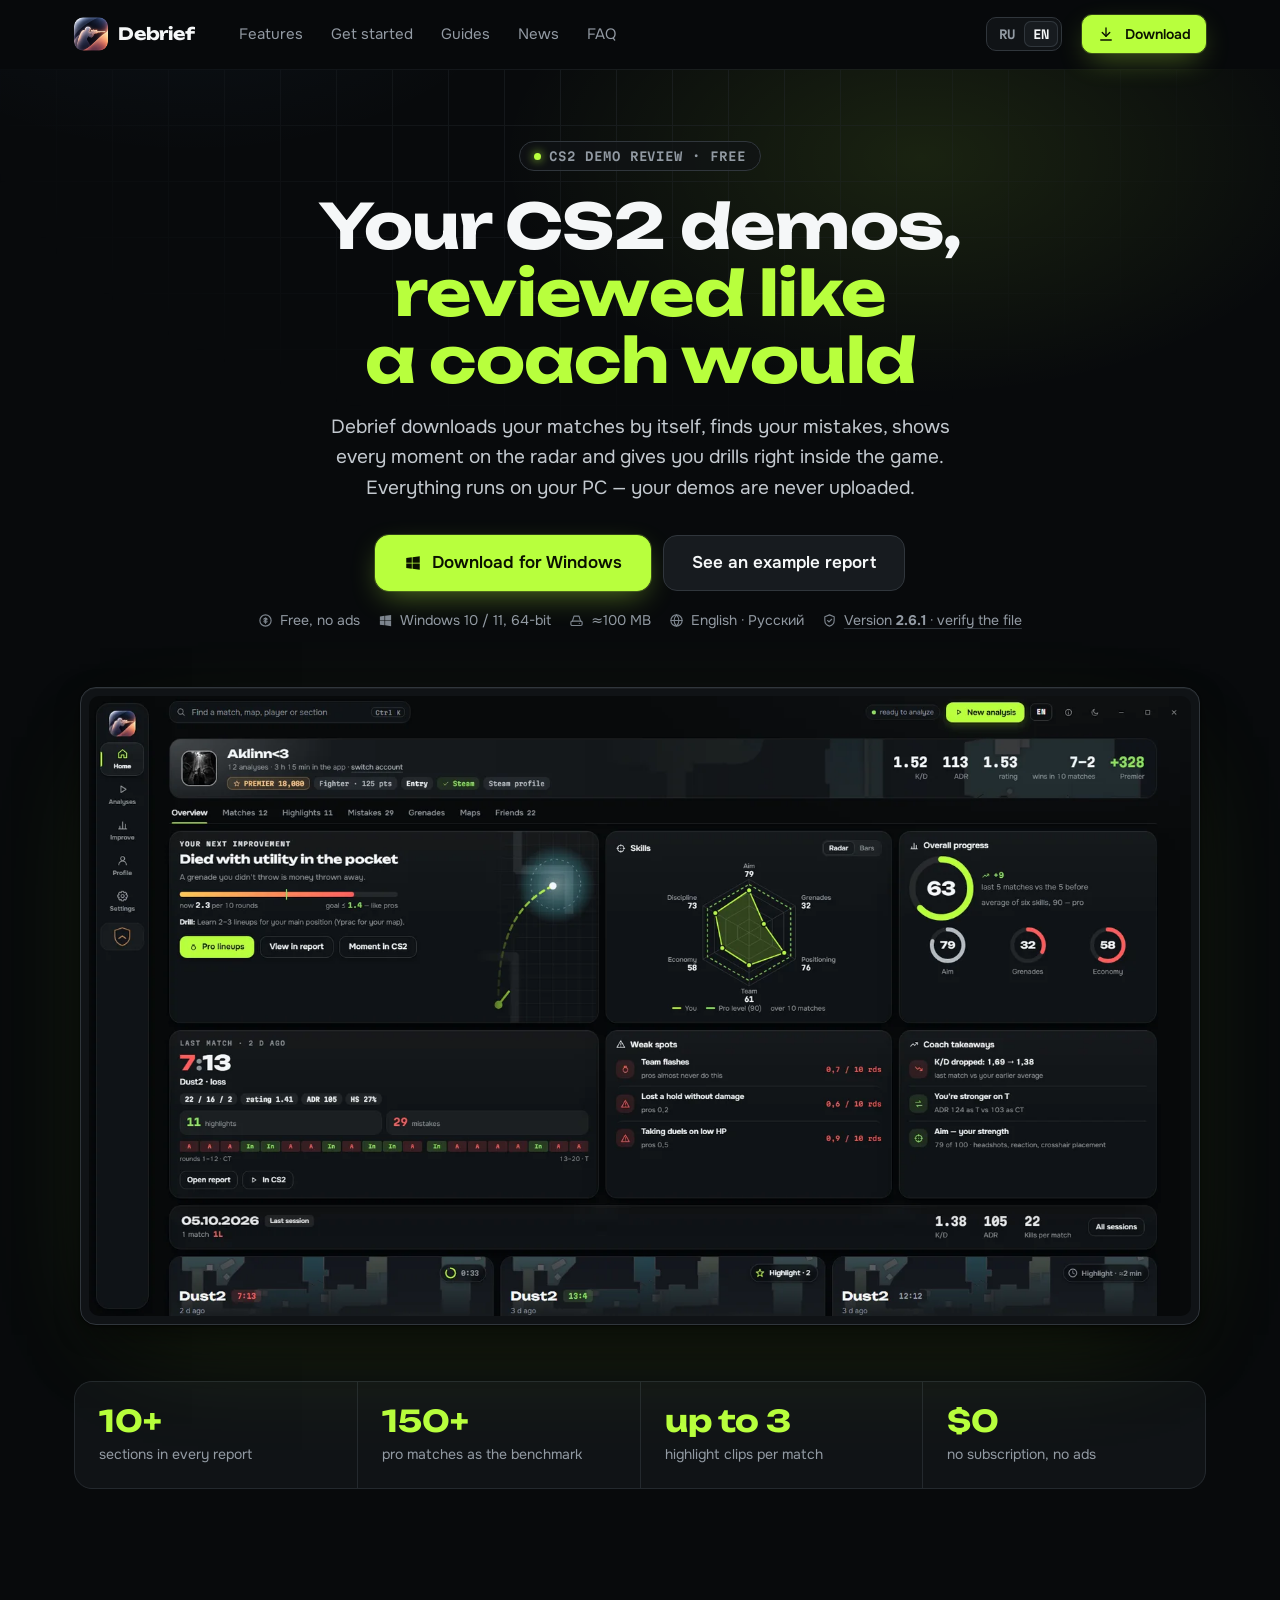
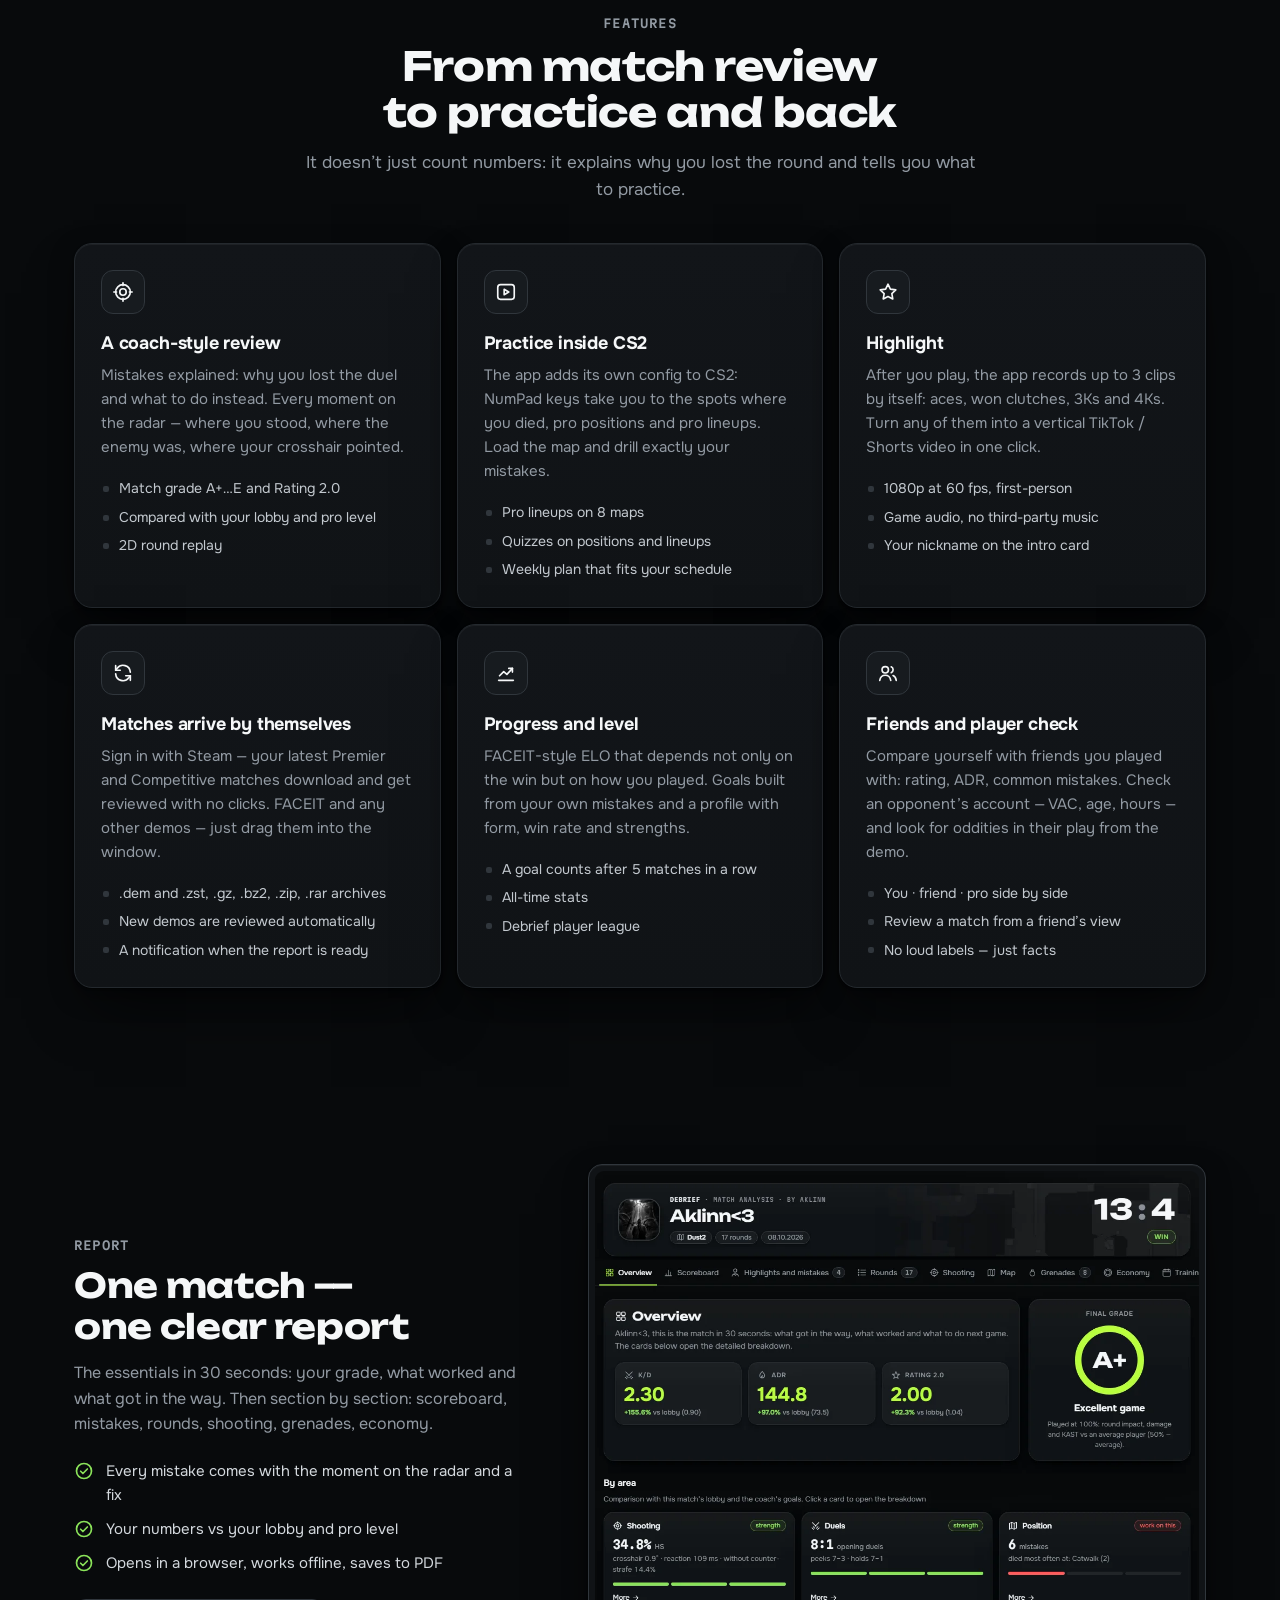
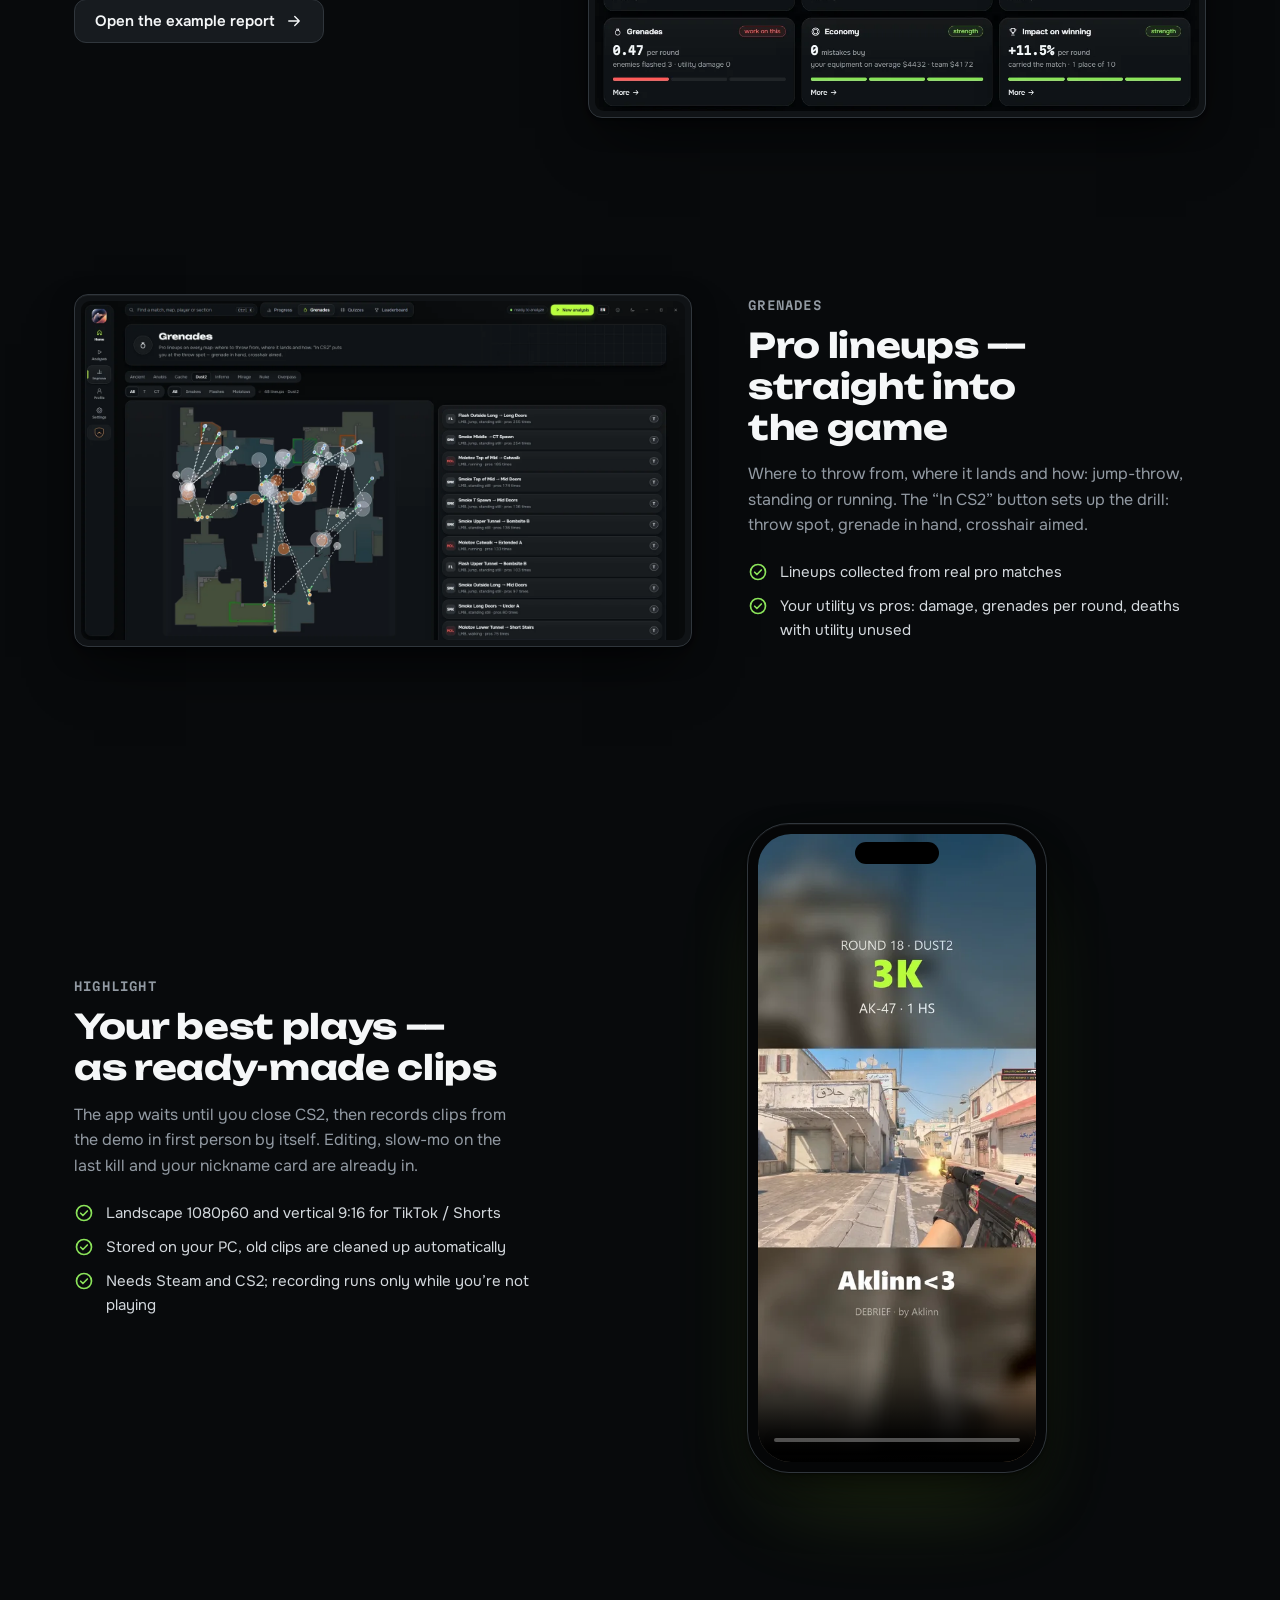
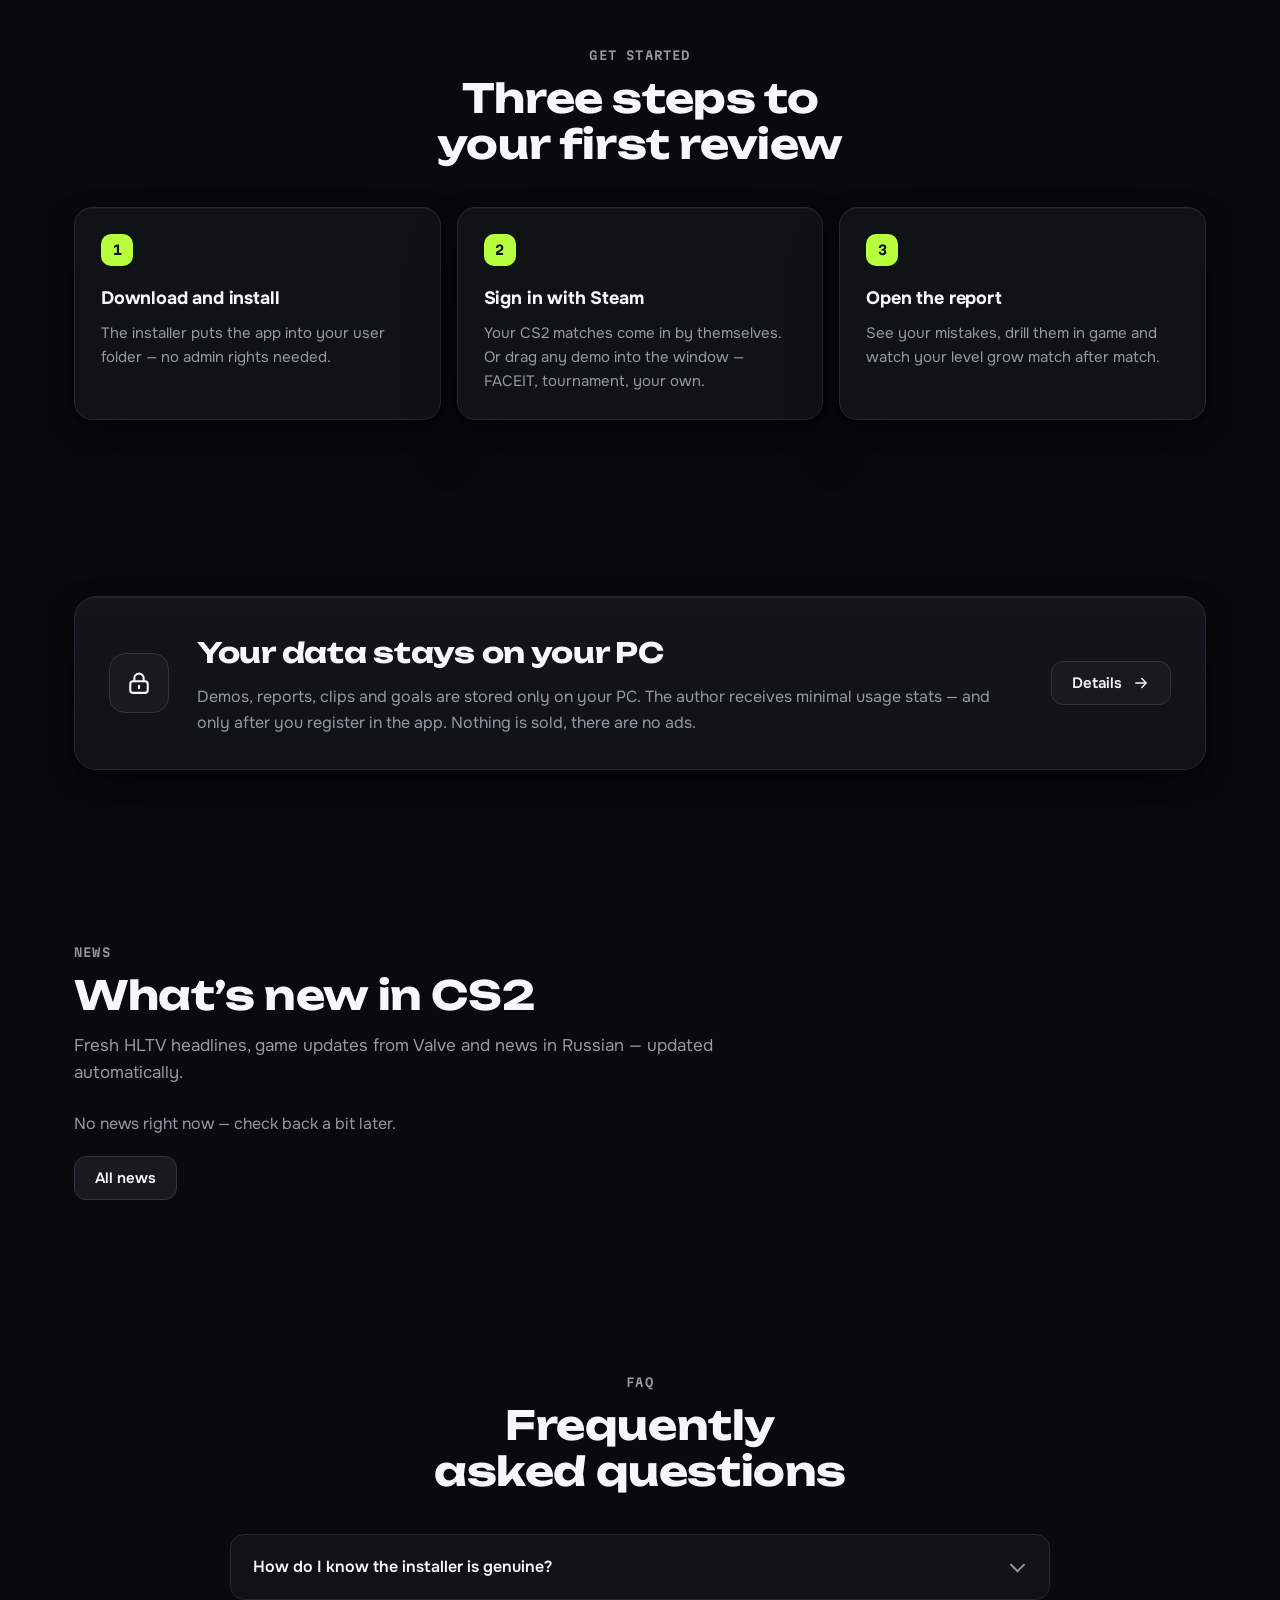
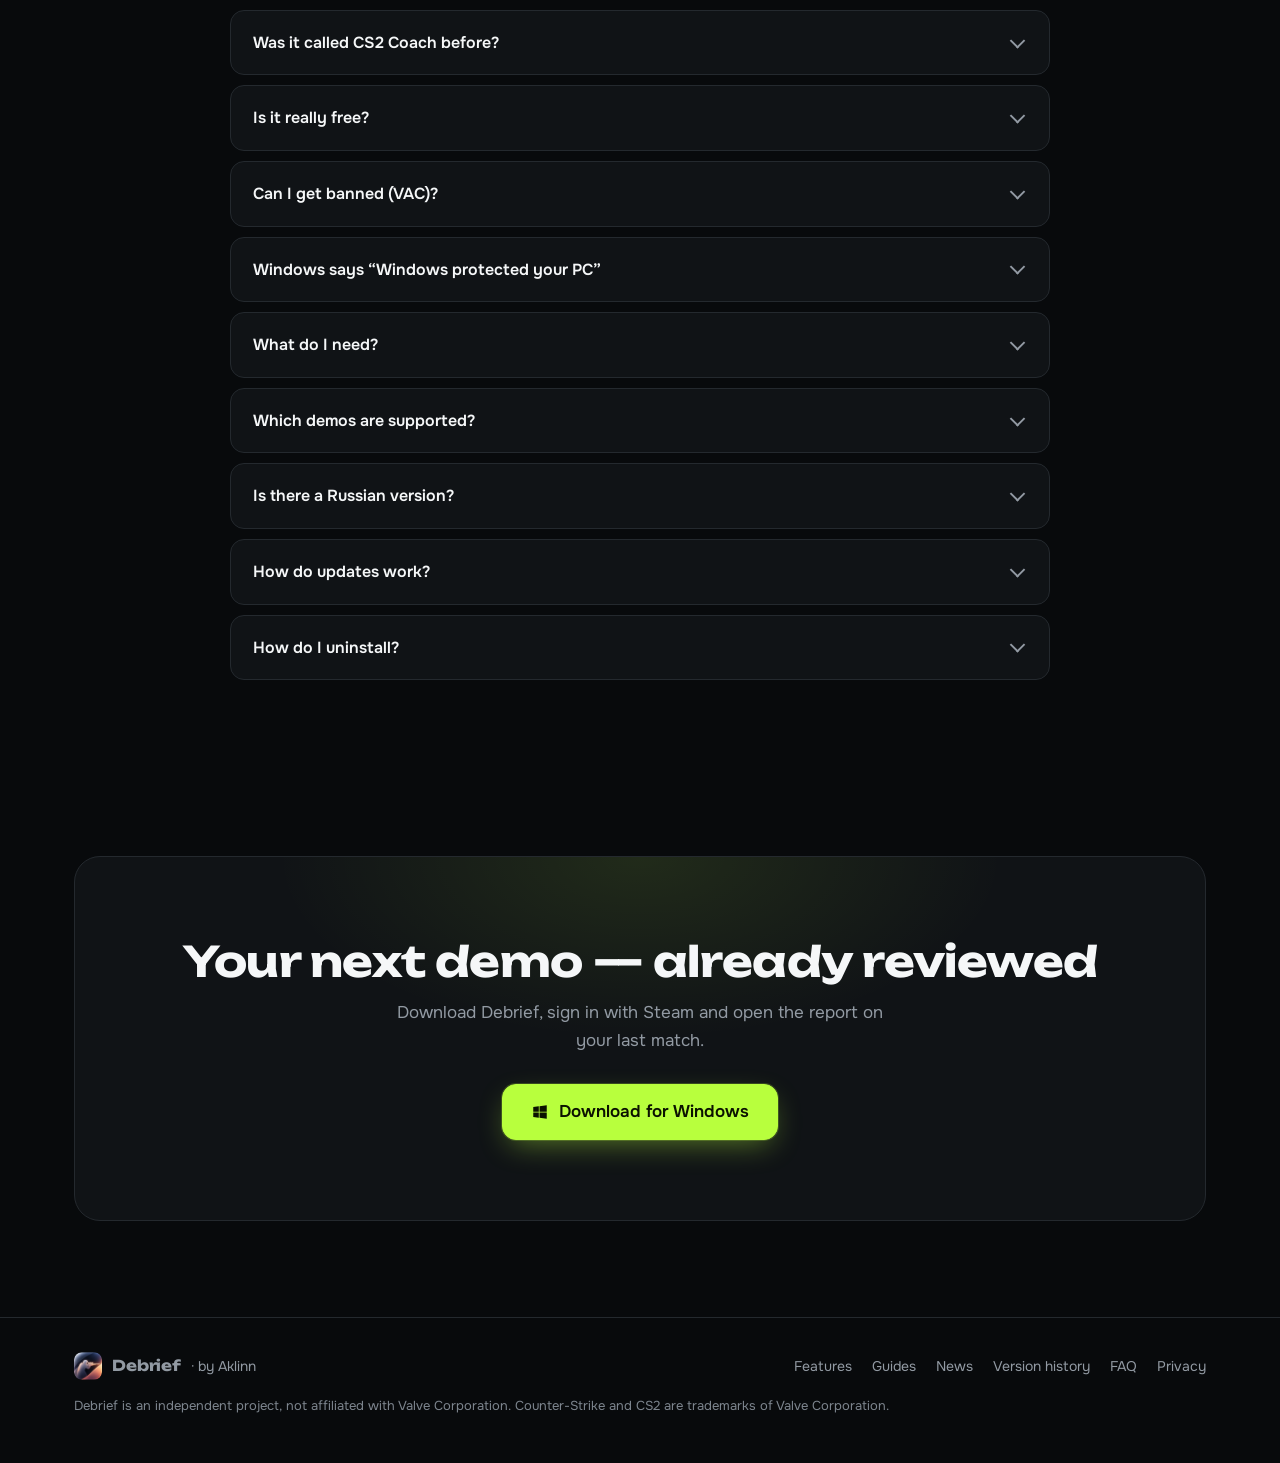
==== commit 5b2436fe: "Сайт: пример отчёта, гайды, история версий, превью ссылок, ролик, счётчик скачиваний, защита CSP, 40" ====
--- a/index.html
+++ b/index.html
@@ -7,16 +7,29 @@
 <meta name="description" content="Бесплатная программа для Windows: сама скачивает твои матчи CS2, находит ошибки, показывает моменты на радаре, даёт тренировку в игре и записывает ролики лучших моментов."
       data-ru="Бесплатная программа для Windows: сама скачивает твои матчи CS2, находит ошибки, показывает моменты на радаре, даёт тренировку в игре и записывает ролики лучших моментов."
       data-en="Free Windows app: downloads your CS2 matches by itself, finds your mistakes, shows each moment on the radar, gives in-game drills and records clips of your best plays.">
+<meta http-equiv="Content-Security-Policy" content="default-src 'self'; script-src 'self'; style-src 'self' 'unsafe-inline'; img-src 'self' data:; font-src 'self'; media-src 'self'; connect-src 'self' https://script.google.com https://script.googleusercontent.com https://api.github.com; object-src 'none'; base-uri 'self'; form-action 'none'; upgrade-insecure-requests">
 <meta name="theme-color" content="#080A0C">
+<meta name="cc-title" data-ru="Debrief — разбор демок CS2 как от тренера" data-en="Debrief — CS2 demo review like a coach would">
+<link rel="canonical" href="https://aklinn00-create.github.io/">
 <meta property="og:type" content="website">
-<meta property="og:title" content="Debrief">
-<meta property="og:description" content="Разбор демок CS2 как от тренера · CS2 demo review like a coach would">
+<meta property="og:site_name" content="Debrief">
+<meta property="og:title" content="Debrief — разбор демок CS2 как от тренера">
+<meta property="og:description" content="Бесплатная программа для Windows: ошибки на радаре, тренировка в игре, ролики лучших моментов. Free CS2 demo review app.">
+<meta property="og:url" content="https://aklinn00-create.github.io/">
+<meta property="og:image" content="https://aklinn00-create.github.io/img/og.jpg">
+<meta property="og:image:width" content="1200">
+<meta property="og:image:height" content="630">
+<meta property="og:image:alt" content="Debrief — разбор демок CS2 как от тренера: отчёт по матчу с оценкой, K/D, ADR и рейтингом">
+<meta property="og:locale" content="ru_RU">
+<meta property="og:locale:alternate" content="en_US">
+<meta name="twitter:card" content="summary_large_image">
 <link rel="icon" type="image/png" href="img/logo_icon.png">
+<link rel="apple-touch-icon" href="img/apple-touch-icon.png">
 <link rel="preload" href="fonts/font-unbounded-latin.woff2" as="font" type="font/woff2" crossorigin>
-<link rel="stylesheet" href="site.css">
-<script>window.CC_TITLES={ru:"Debrief — разбор демок CS2 как от тренера",en:"Debrief — CS2 demo review like a coach would"}</script>
-<script src="site.js"></script>
-<script src="news.js"></script>
+<link rel="stylesheet" href="site.css?v=f1b28d96">
+<script type="application/ld+json">{"@context":"https://schema.org","@type":"SoftwareApplication","name":"Debrief","url":"https://aklinn00-create.github.io/","description":"Бесплатная программа для Windows: разбор демок CS2 как от тренера — ошибки на радаре, тренировка в игре, ролики лучших моментов. Free Windows app that reviews your CS2 demos like a coach.","applicationCategory":"UtilitiesApplication","operatingSystem":"Windows 10, Windows 11","inLanguage":["ru","en"],"isAccessibleForFree":true,"offers":{"@type":"Offer","price":"0","priceCurrency":"USD"},"downloadUrl":"https://github.com/aklinn00-create/cs2-reports/releases/download/app/CS2Coach_Setup.exe","image":"https://aklinn00-create.github.io/img/og.jpg","screenshot":"https://aklinn00-create.github.io/img/app_dash_ru.webp","author":{"@type":"Person","name":"Aklinn"}}</script>
+<script src="site.js?v=9fcc9fdc"></script>
+<script src="news.js?v=e5cb65cf"></script>
 </head>
 <body>
 <svg width="0" height="0" style="position:absolute" aria-hidden="true">
@@ -36,6 +49,7 @@
     <symbol id="i-globe" viewBox="0 0 24 24" fill="none" stroke="currentColor" stroke-width="1.8" stroke-linecap="round"><circle cx="12" cy="12" r="9"/><path d="M3 12h18M12 3c2.5 2.6 3.8 5.6 3.8 9s-1.3 6.4-3.8 9c-2.5-2.6-3.8-5.6-3.8-9S9.5 5.6 12 3z"/></symbol>
     <symbol id="i-lock" viewBox="0 0 24 24" fill="none" stroke="currentColor" stroke-width="1.8" stroke-linecap="round" stroke-linejoin="round"><rect x="4.5" y="10.5" width="15" height="10" rx="2.5"/><path d="M8 10.5V8a4 4 0 0 1 8 0v2.5"/><path d="M12 14.5v2"/></symbol>
     <symbol id="i-arrow" viewBox="0 0 24 24" fill="none" stroke="currentColor" stroke-width="1.8" stroke-linecap="round" stroke-linejoin="round"><path d="M5 12h14M13 6l6 6-6 6"/></symbol>
+    <symbol id="i-send" viewBox="0 0 24 24" fill="none" stroke="currentColor" stroke-width="1.8" stroke-linecap="round" stroke-linejoin="round"><path d="M20.5 3.5 10 14"/><path d="M20.5 3.5 14 20.5l-4-6.5-6.5-4z"/></symbol>
   </defs>
 </svg>
 
@@ -48,6 +62,7 @@
     <nav class="nav" aria-label="Разделы">
       <a href="#features"><span lang="ru">Возможности</span><span lang="en">Features</span></a>
       <a href="#how"><span lang="ru">Как начать</span><span lang="en">Get started</span></a>
+      <a href="guides.html"><span lang="ru">Гайды</span><span lang="en">Guides</span></a>
       <a href="news.html"><span lang="ru">Новости</span><span lang="en">News</span></a>
       <a href="#faq"><span lang="ru">Вопросы</span><span lang="en">FAQ</span></a>
     </nav>
@@ -75,15 +90,25 @@
           <a class="btn big cta" href="https://github.com/aklinn00-create/cs2-reports/releases/download/app/CS2Coach_Setup.exe" data-dl="note1">
             <svg aria-hidden="true"><use href="#i-win"/></svg><span lang="ru">Скачать для Windows</span><span lang="en">Download for Windows</span>
           </a>
-          <a class="btn big" href="#features"><span lang="ru">Что умеет</span><span lang="en">What it does</span></a>
+          <a class="btn big" lang="ru" href="example/report-ru.html">Посмотреть пример отчёта</a>
+          <a class="btn big" lang="en" href="example/report-en.html">See an example report</a>
         </div>
         <p class="pc-only" lang="ru">Это программа для компьютера с Windows — открой страницу на ПК, чтобы скачать.</p>
         <p class="pc-only" lang="en">This is a Windows PC app — open this page on your computer to download it.</p>
+        <button type="button" class="btn big share-pc" data-share="share-ok">
+          <svg aria-hidden="true"><use href="#i-send"/></svg><span lang="ru">Отправить ссылку себе на ПК</span><span lang="en">Send the link to my PC</span>
+        </button>
+        <p class="share-ok" id="share-ok" role="status" hidden>
+          <span data-ok lang="ru">Ссылка скопирована — отправь её себе в мессенджер или почту.</span><span data-ok lang="en">Link copied — send it to yourself in a messenger or by email.</span>
+          <span data-fail lang="ru">Скопируй ссылку и отправь её себе в мессенджер или почту:</span><span data-fail lang="en">Copy the link and send it to yourself in a messenger or by email:</span>
+          <b class="mono share-url" data-url></b>
+        </p>
         <div class="meta">
           <span><svg aria-hidden="true"><use href="#i-gift"/></svg><span lang="ru">Бесплатно, без рекламы</span><span lang="en">Free, no ads</span></span>
           <span><svg aria-hidden="true"><use href="#i-win"/></svg><span lang="ru">Windows 10 / 11, 64-бит</span><span lang="en">Windows 10 / 11, 64-bit</span></span>
           <span><svg aria-hidden="true"><use href="#i-disk"/></svg><span lang="ru">≈100 МБ</span><span lang="en">≈100 MB</span></span>
           <span><svg aria-hidden="true"><use href="#i-globe"/></svg><span lang="ru">Русский · English</span><span lang="en">English · Русский</span></span>
+          <span class="dlc" data-dlc hidden><svg aria-hidden="true"><use href="#i-dl"/></svg><span lang="ru">Скачиваний:</span><span lang="en">Downloads:</span><b data-dlc-n>—</b></span>
           <span><svg aria-hidden="true"><use href="#i-shield"/></svg><a class="vlink" href="#verify" data-open="verify"><span lang="ru">Версия <b data-dl="ver">2.6.1</b> · проверить подлинность</span><span lang="en">Version <b data-dl="ver">2.6.1</b> · verify the file</span></a></span>
         </div>
         <div class="dl-note" id="note1" role="status">
@@ -187,6 +212,8 @@
             <li><svg aria-hidden="true"><use href="#i-check"/></svg>Your numbers vs your lobby and pro level</li>
             <li><svg aria-hidden="true"><use href="#i-check"/></svg>Opens in a browser, works offline, saves to PDF</li>
           </ul>
+          <a class="btn ex-btn" lang="ru" href="example/report-ru.html">Открыть пример отчёта<svg aria-hidden="true"><use href="#i-arrow"/></svg></a>
+          <a class="btn ex-btn" lang="en" href="example/report-en.html">Open the example report<svg aria-hidden="true"><use href="#i-arrow"/></svg></a>
         </div>
         <div class="frame rv">
           <img lang="ru" src="img/report_ru.webp" width="1120" height="1000" loading="lazy" alt="Отчёт по матчу: оценка, K/D, ADR, рейтинг 2.0 и разбор по направлениям">
@@ -244,8 +271,8 @@
         </div>
         <div class="phone-wrap rv">
           <div class="phone">
-            <img lang="ru" src="img/vertical_ru.webp" width="540" height="960" loading="lazy" alt="Кадр вертикального ролика: 3K на Dust2">
-            <img lang="en" src="img/vertical_en.webp" width="540" height="960" loading="lazy" alt="Vertical clip frame: 3K on Dust2">
+            <video lang="ru" data-auto src="video/hl_ru.mp4" poster="img/vertical_ru.webp" width="540" height="960" muted loop playsinline preload="none" aria-label="Вертикальный ролик Highlight: 3K на Dust2. Нажми, чтобы остановить или продолжить" title="Нажми — пауза"></video>
+            <video lang="en" data-auto src="video/hl_en.mp4" poster="img/vertical_en.webp" width="540" height="960" muted loop playsinline preload="none" aria-label="Vertical Highlight clip: 3K on Dust2. Click to pause or resume" title="Click to pause"></video>
           </div>
         </div>
       </div>
@@ -376,6 +403,8 @@
           <div class="a">
             <p lang="ru">Любые демки CS2 (.dem): Премьер, соревновательный, FACEIT, турнирные — и архивы .zst, .gz, .bz2, .zip, .rar. Демки CS:GO не поддерживаются.</p>
             <p lang="en">Any CS2 demo (.dem): Premier, Competitive, FACEIT, tournament — plus .zst, .gz, .bz2, .zip, .rar archives. CS:GO demos are not supported.</p>
+            <p lang="ru">Где лежат демки и как скачать матч — в <a class="vlink" href="guides.html">гайде</a>.</p>
+            <p lang="en">Where demos are stored and how to download a match — see the <a class="vlink" href="guides.html">guide</a>.</p>
           </div>
         </details>
         <details>
@@ -431,7 +460,9 @@
     </a>
     <nav aria-label="Ссылки">
       <a href="#features"><span lang="ru">Возможности</span><span lang="en">Features</span></a>
+      <a href="guides.html"><span lang="ru">Гайды</span><span lang="en">Guides</span></a>
       <a href="news.html"><span lang="ru">Новости</span><span lang="en">News</span></a>
+      <a href="changelog.html"><span lang="ru">История версий</span><span lang="en">Version history</span></a>
       <a href="#faq"><span lang="ru">Вопросы</span><span lang="en">FAQ</span></a>
       <a href="privacy.html"><span lang="ru">Конфиденциальность</span><span lang="en">Privacy</span></a>
     </nav>
--- a/site.css
+++ b/site.css
@@ -21,6 +21,7 @@
   --wrap:1180px;
 }
 *{box-sizing:border-box}
+[hidden]{display:none!important}
 html{scroll-behavior:smooth;-webkit-text-size-adjust:100%}
 body{margin:0;background:var(--bg);color:var(--text);font:16px/1.6 var(--sans);overflow-x:hidden;-webkit-font-smoothing:antialiased}
 img{display:block;max-width:100%;height:auto}
@@ -86,7 +87,11 @@
 .meta span{display:inline-flex;align-items:center;gap:7px}
 .meta svg{width:15px;height:15px;color:var(--dim)}
 .pc-only{display:none;margin-top:14px;font-size:14px;color:var(--warn)}
-@media (max-width:680px),(pointer:coarse) and (hover:none){.pc-only{display:block}}
+.share-pc{display:none;margin:12px auto 0}
+.share-ok{margin-top:10px;font-size:14px;color:var(--ok)}
+.share-url{display:block;margin-top:6px;color:var(--text);font-size:14px;overflow-wrap:anywhere;user-select:all}
+@media (max-width:680px),(pointer:coarse) and (hover:none){.pc-only{display:block}.share-pc:not([hidden]){display:inline-flex}}
+.meta .dlc b{color:var(--text);font-weight:700}
 .dl-note{display:none;max-width:560px;margin:18px auto 0;text-align:left;font-size:14px;color:#C3C9CF;background:var(--surf);border:1px solid var(--line2);
   border-radius:var(--r-sm);padding:14px 16px;box-shadow:var(--shadow)}
 .dl-note.on{display:block}
@@ -130,6 +135,7 @@
 .checks{list-style:none;padding:0;margin:22px 0 0;display:grid;gap:10px}
 .checks li{display:flex;gap:12px;align-items:flex-start;color:#D3D8DD;font-size:15px}
 .checks svg{width:20px;height:20px;flex:none;color:var(--ok);margin-top:2px}
+.ex-btn{margin-top:24px}
 .frame{border-radius:14px;border:1px solid var(--line2);background:var(--surf);padding:6px;box-shadow:var(--shadow)}
 .frame img{border-radius:9px;width:100%}
 
@@ -138,7 +144,8 @@
 .phone{width:min(300px,78vw);aspect-ratio:9/19.5;border-radius:42px;padding:10px;background:#050607;border:1px solid var(--line2);
   box-shadow:var(--shadow),0 50px 100px -30px rgba(184,255,61,.18);position:relative}
 .phone::before{content:"";position:absolute;top:18px;left:50%;transform:translateX(-50%);width:84px;height:22px;border-radius:12px;background:#000;z-index:2}
-.phone img{width:100%;height:100%;object-fit:cover;border-radius:33px}
+.phone img,.phone video{display:block;width:100%;height:100%;object-fit:cover;border-radius:33px;background:#050607}
+.phone video:not([controls]){cursor:pointer}
 
 /* шаги */
 .steps{display:grid;grid-template-columns:repeat(3,1fr);gap:16px;counter-reset:st;align-items:stretch}
@@ -235,7 +242,7 @@
 
 /* страница «Конфиденциальность» */
 .doc{max-width:800px;margin:0 auto;padding:64px 24px 0}
-.doc h1{font-size:clamp(28px,4vw,42px);line-height:1.15}
+.doc h1{font-size:clamp(22px,6vw,42px);line-height:1.15;overflow-wrap:break-word;hyphens:auto}   /* «Конфиденциальность» — одно длинное слово */
 .doc .upd{color:var(--muted);font-size:14px;margin-top:12px}
 .doc h2{font-size:21px;margin:44px 0 14px;font-family:var(--sans);font-weight:700}
 .doc p,.doc li{color:#C9CED3;font-size:16px}
@@ -250,6 +257,36 @@
 .back{display:inline-flex;align-items:center;gap:8px;color:var(--muted);text-decoration:none;font-size:15px;margin-bottom:26px}
 .back:hover{color:var(--text)}
 .back svg{width:16px;height:16px}
+.doc .lead2{color:var(--muted);font-size:17px;margin-top:14px}
+.toc{display:flex;flex-wrap:wrap;gap:8px;margin-top:24px}
+.toc a{font-size:14px;text-decoration:none;color:var(--text);background:var(--surf);border:1px solid var(--line2);border-radius:10px;padding:9px 13px}
+.toc a:hover{border-color:#3d444b}
+.doc h2[id]{scroll-margin-top:84px}
+.doc ol{padding-left:22px;margin:12px 0 0}
+.doc ol li{margin-top:10px}
+.doc ol+p,.doc ul+p{margin-top:16px}
+.doc .path{font:13px/1.5 var(--mono);font-stretch:87.5%;background:var(--surf2);border:1px solid var(--line2);border-radius:10px;
+  padding:10px 12px;margin:10px 0 4px;overflow-wrap:anywhere;color:var(--text)}
+.doc .tip{border-left:3px solid var(--acc);background:var(--surf);border-radius:0 12px 12px 0;padding:14px 18px;margin-top:18px;color:#D3D8DD}
+.doc .tip b{color:var(--acc)}
+.doc .cta-row{justify-content:flex-start;margin-top:30px}
+.doc .src{color:var(--dim);font-size:13px;margin-top:40px}
+/* история версий */
+.rels{display:grid;gap:14px;margin-top:30px}
+.rel{background:linear-gradient(180deg,#121519,var(--surf));border:1px solid var(--line);border-radius:var(--r);padding:22px 24px;box-shadow:var(--shadow)}
+.rel:first-child{border-color:rgba(184,255,61,.35)}
+.rel-h{display:flex;align-items:baseline;gap:14px;flex-wrap:wrap}
+.rel h2{font:700 20px/1.2 var(--display);margin:0}
+.rel:first-child h2{color:var(--acc)}
+.rel time,.rel .rel-d{color:var(--muted);font-size:14px}
+.rel ul{margin:12px 0 0}
+.rel .ru-only{color:var(--dim);font-size:14px;margin-top:10px}
+/* 404 */
+.nf{text-align:center;padding:96px 24px 40px}
+.nf .code{font:800 clamp(64px,12vw,120px)/1 var(--display);color:var(--acc)}
+.nf h1{font-size:clamp(24px,3.4vw,34px);margin:14px 0 12px}
+.nf p{color:var(--muted)}
+.nf .cta-row{margin-top:28px}
 
 /* появление при прокрутке (только если человек не просил «меньше анимации») */
 @media (prefers-reduced-motion:no-preference){
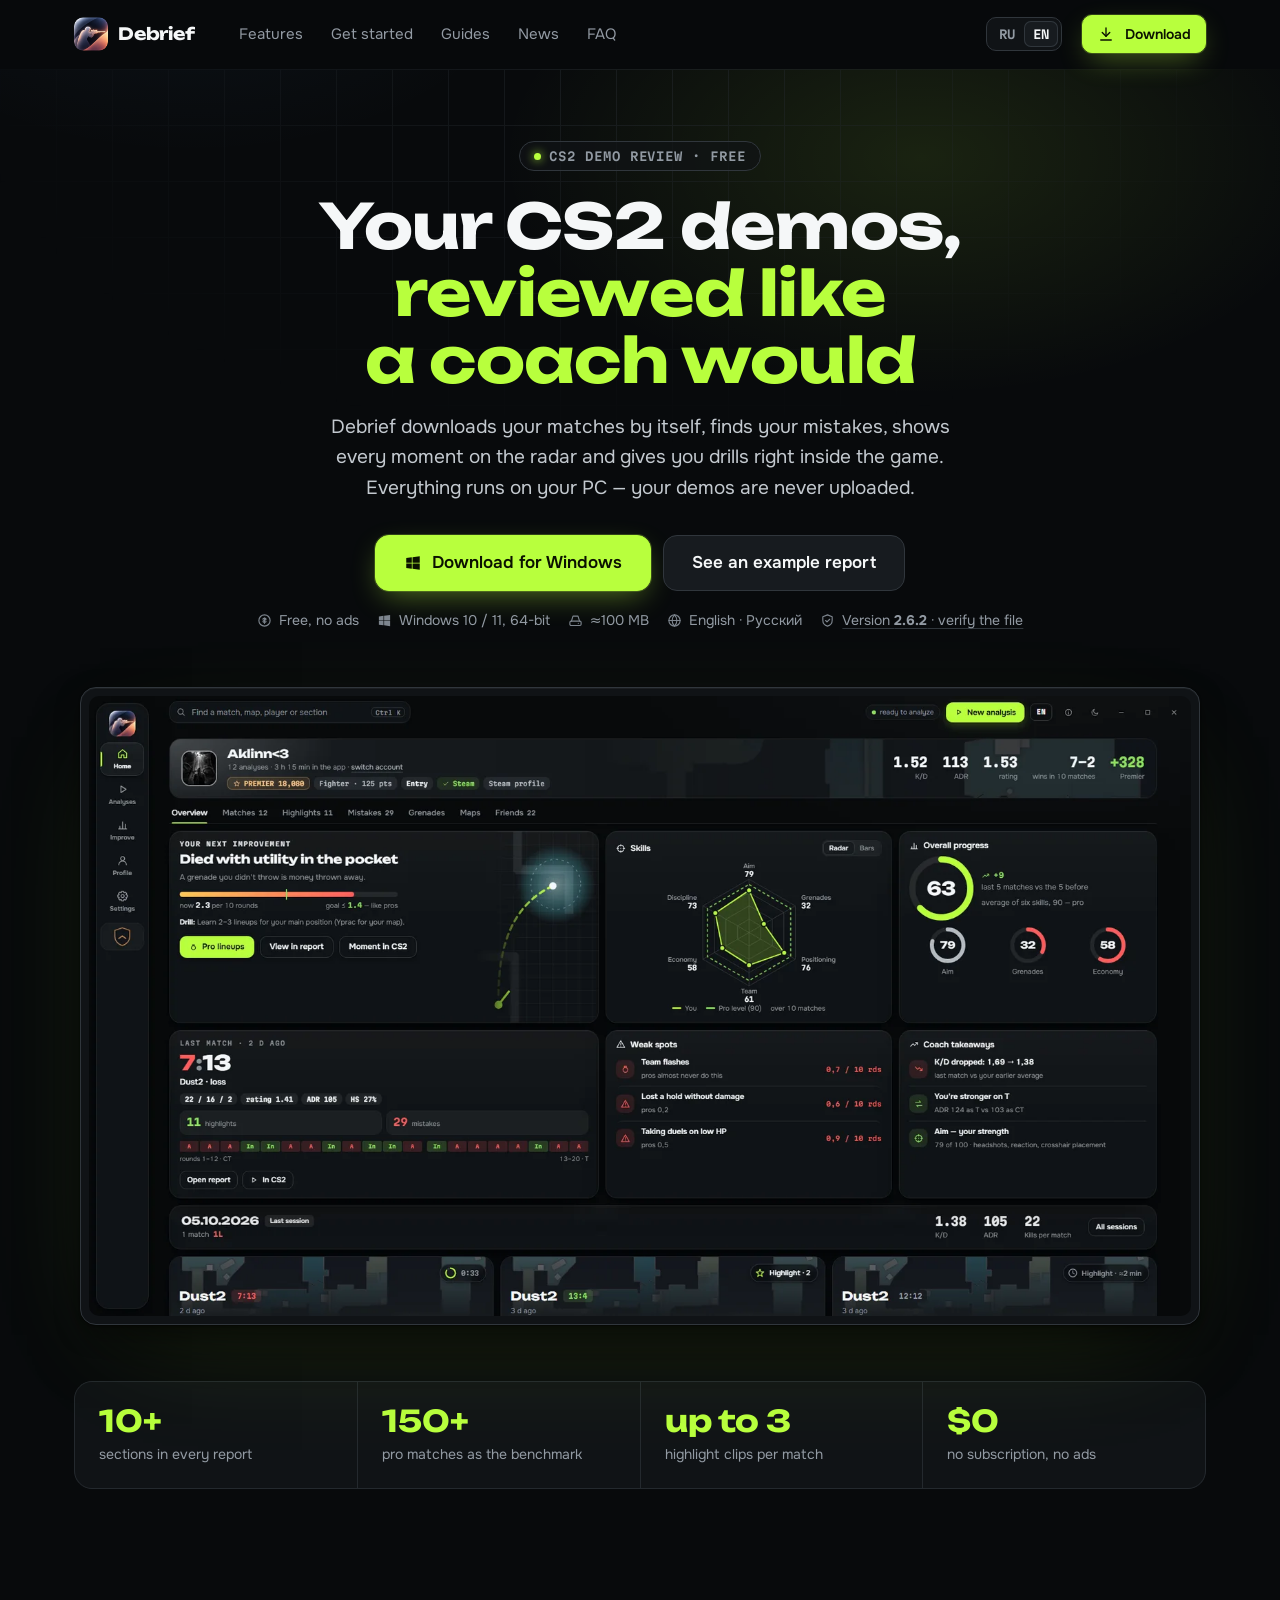
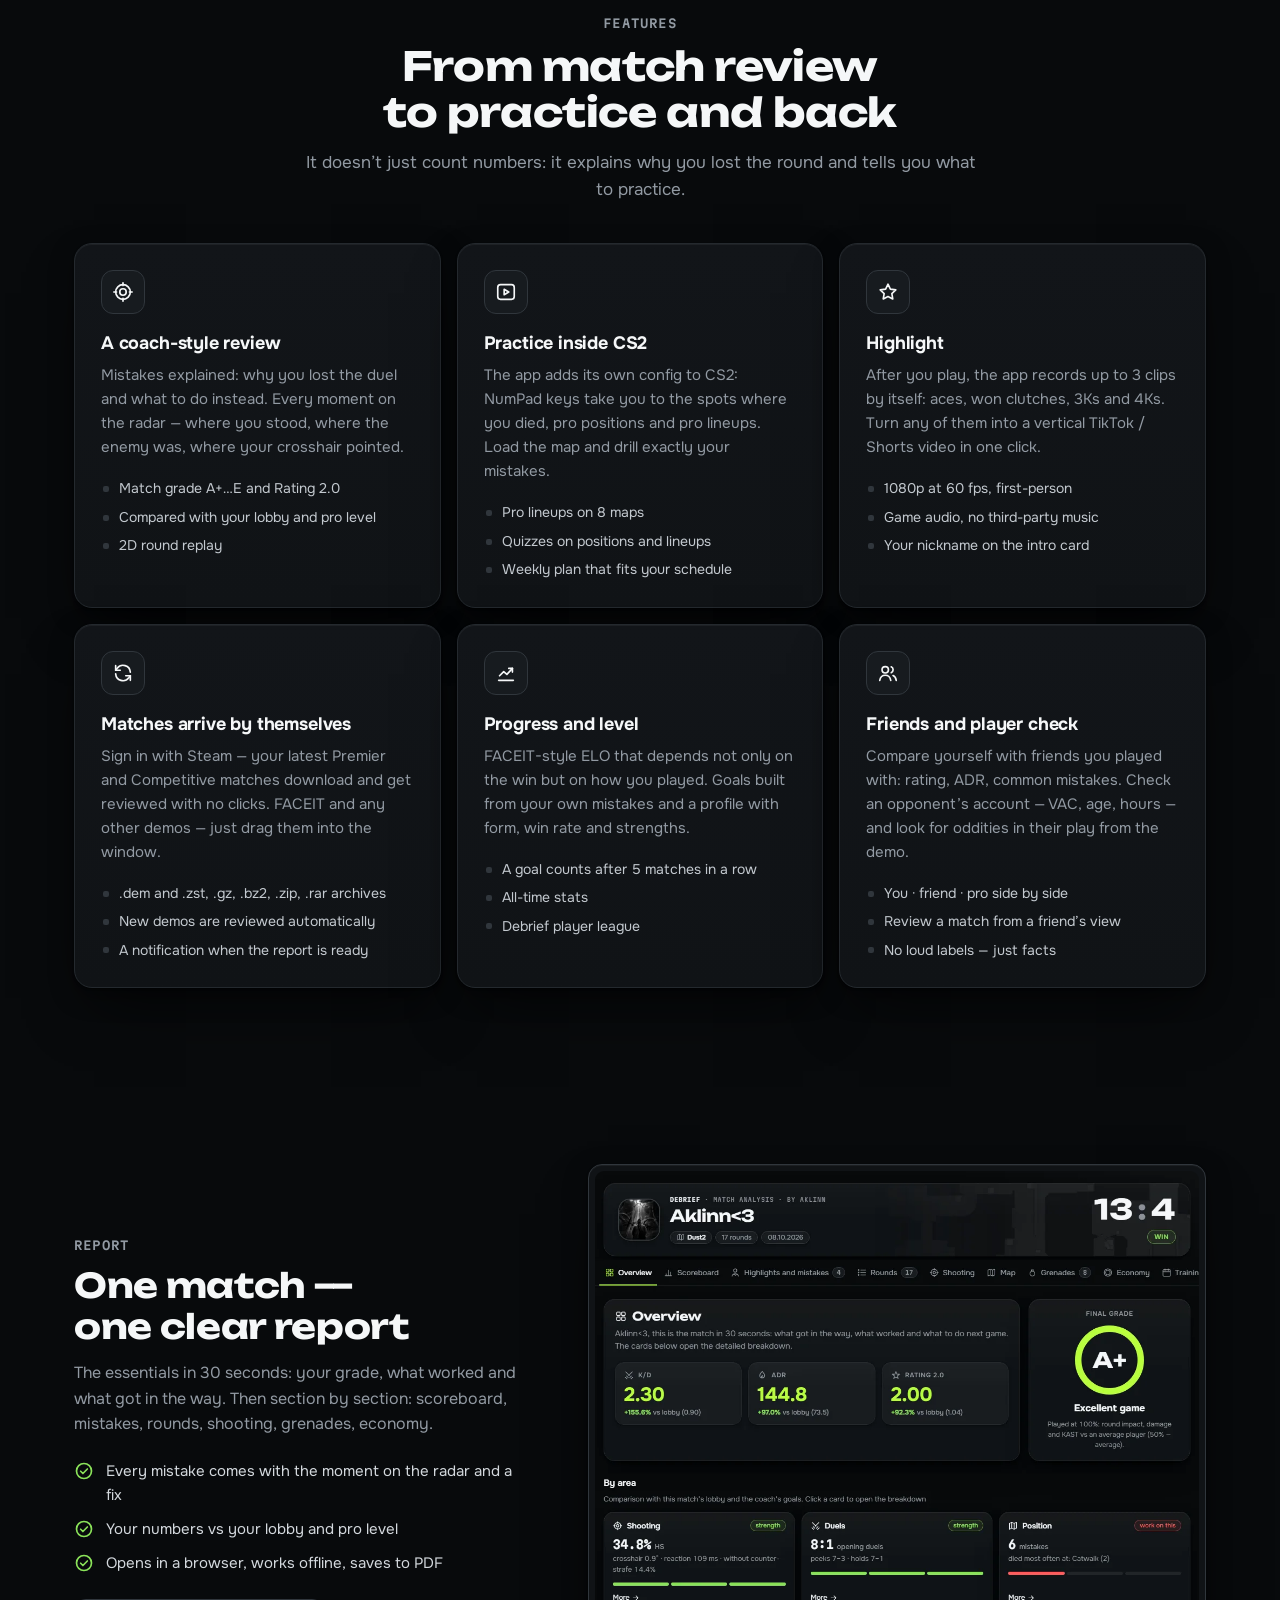
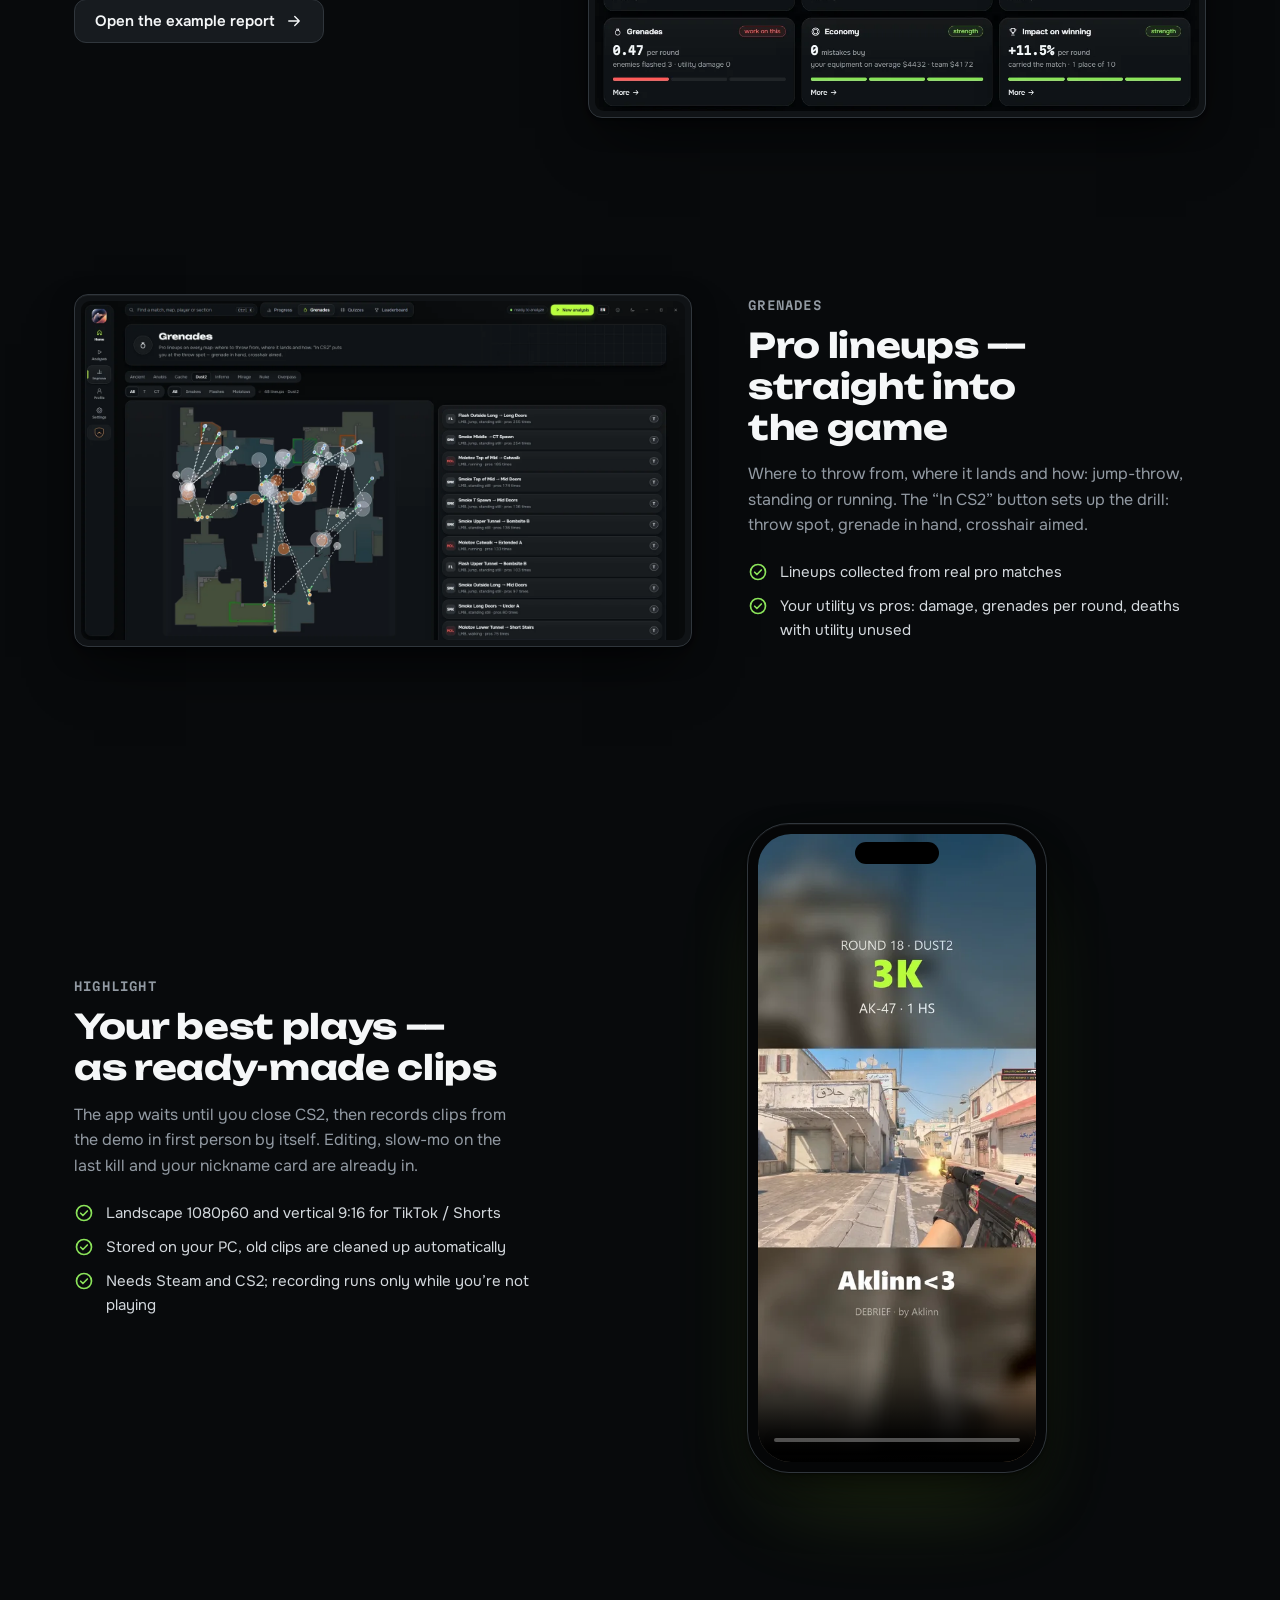
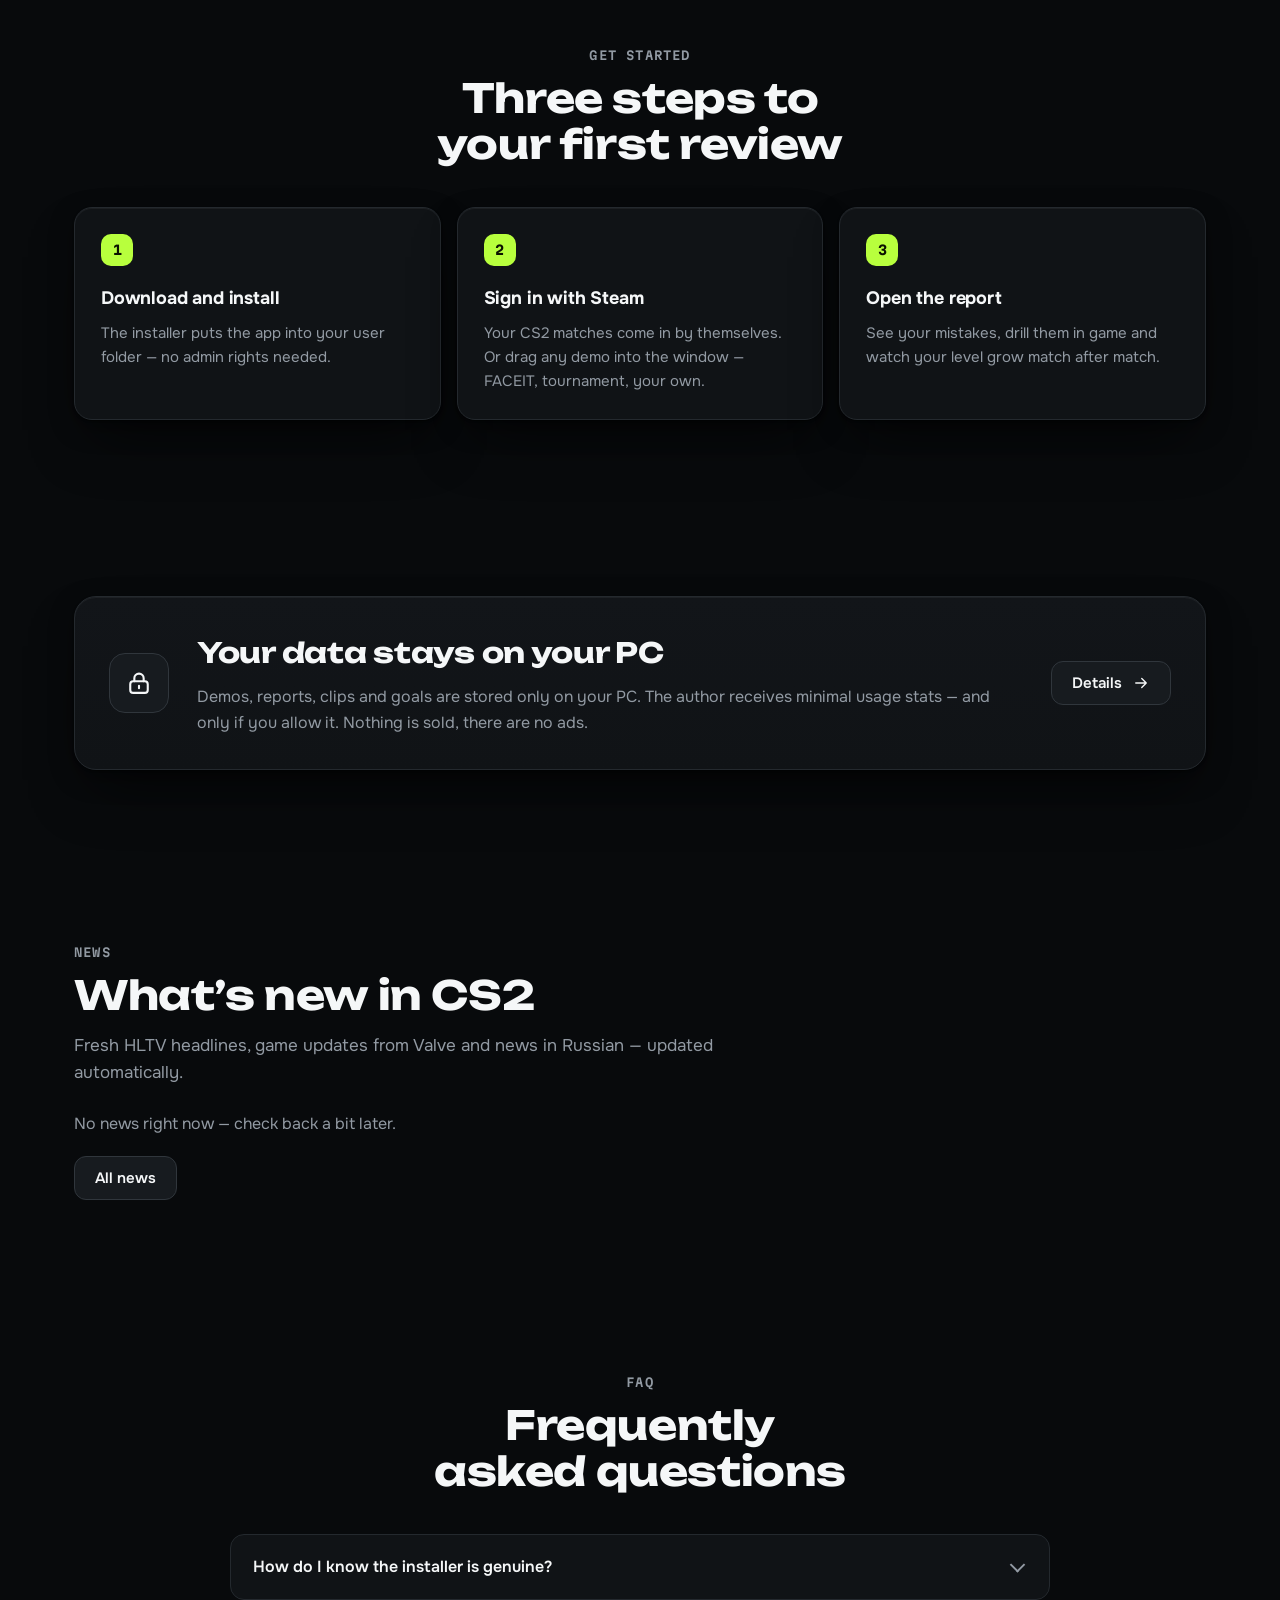
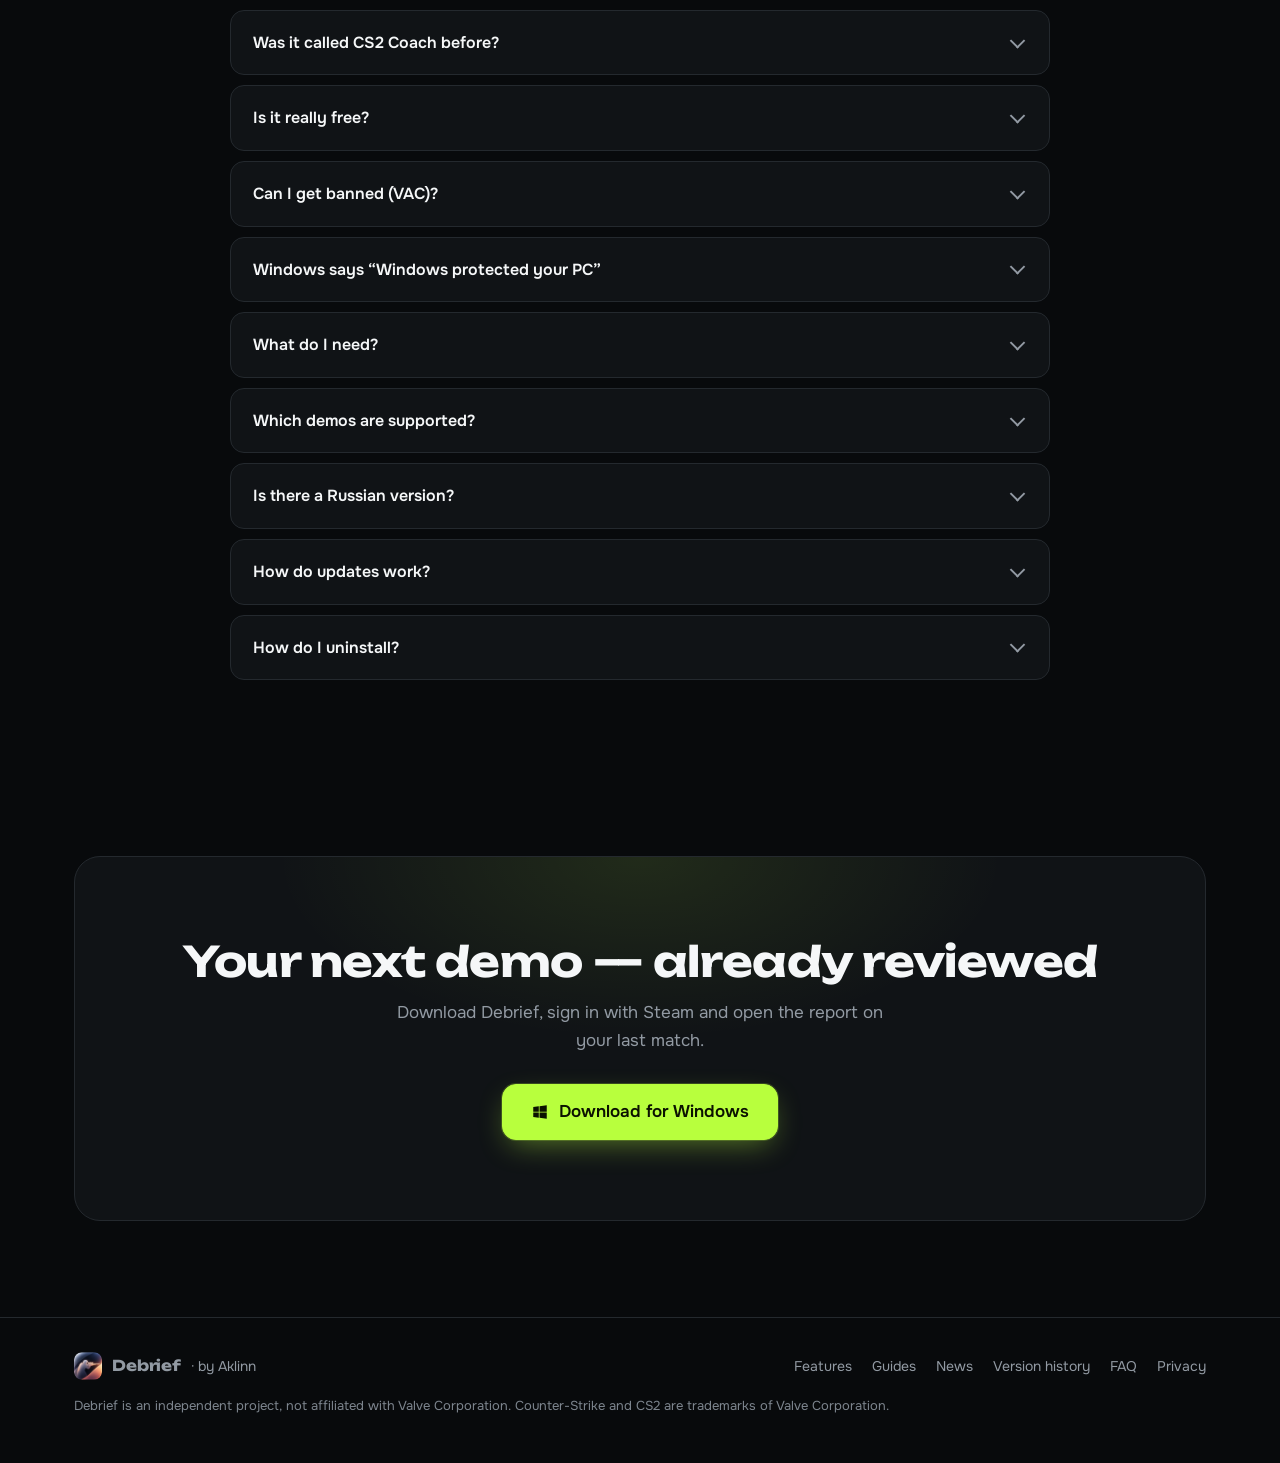
==== commit 5f96b6d3: "Сайт: пример отчёта, гайды, история версий, превью ссылок, ролик, счётчик скачиваний, защита CSP, 40" ====
--- a/index.html
+++ b/index.html
@@ -109,7 +109,7 @@
           <span><svg aria-hidden="true"><use href="#i-disk"/></svg><span lang="ru">≈100 МБ</span><span lang="en">≈100 MB</span></span>
           <span><svg aria-hidden="true"><use href="#i-globe"/></svg><span lang="ru">Русский · English</span><span lang="en">English · Русский</span></span>
           <span class="dlc" data-dlc hidden><svg aria-hidden="true"><use href="#i-dl"/></svg><span lang="ru">Скачиваний:</span><span lang="en">Downloads:</span><b data-dlc-n>—</b></span>
-          <span><svg aria-hidden="true"><use href="#i-shield"/></svg><a class="vlink" href="#verify" data-open="verify"><span lang="ru">Версия <b data-dl="ver">2.6.1</b> · проверить подлинность</span><span lang="en">Version <b data-dl="ver">2.6.1</b> · verify the file</span></a></span>
+          <span><svg aria-hidden="true"><use href="#i-shield"/></svg><a class="vlink" href="#verify" data-open="verify"><span lang="ru">Версия <b data-dl="ver">2.6.2</b> · проверить подлинность</span><span lang="en">Version <b data-dl="ver">2.6.2</b> · verify the file</span></a></span>
         </div>
         <div class="dl-note" id="note1" role="status">
           <p lang="ru"><b>Загрузка началась.</b> Запусти <span class="mono">CS2Coach_Setup.exe</span>. Если Windows покажет «Windows защитил ваш компьютер» — нажми «Подробнее» → «Выполнить в любом случае». Права администратора не нужны.</p>
@@ -313,8 +313,8 @@
         <div>
           <h2 lang="ru">Твои данные&nbsp;— на твоём ПК</h2>
           <h2 lang="en">Your data stays on your PC</h2>
-          <p lang="ru">Демки, отчёты, ролики и цели хранятся только у тебя. Автору приходит минимум статистики — и только после регистрации в программе. Ничего не продаём, рекламы нет.</p>
-          <p lang="en">Demos, reports, clips and goals are stored only on your PC. The author receives minimal usage stats — and only after you register in the app. Nothing is sold, there are no ads.</p>
+          <p lang="ru">Демки, отчёты, ролики и цели хранятся только у тебя. Автору уходит минимум статистики — и только если ты разрешишь. Ничего не продаём, рекламы нет.</p>
+          <p lang="en">Demos, reports, clips and goals are stored only on your PC. The author receives minimal usage stats — and only if you allow it. Nothing is sold, there are no ads.</p>
         </div>
         <a class="btn" href="privacy.html"><span lang="ru">Подробнее</span><span lang="en">Details</span><svg aria-hidden="true"><use href="#i-arrow"/></svg></a>
       </div>
@@ -353,7 +353,7 @@
             <p lang="ru">Проверить сам файл: открой PowerShell и выполни команду — строка <b>Hash</b> должна совпасть с контрольной суммой ниже.</p>
             <p lang="en">To check the file itself, open PowerShell and run the command — the <b>Hash</b> line must match the checksum below.</p>
             <div class="cmd" translate="no">Get-FileHash "$env:USERPROFILE\Downloads\CS2Coach_Setup.exe"</div>
-            <p><span lang="ru">SHA-256 установщика версии <b data-dl="ver">2.6.1</b> (<span data-dl="size">—</span>):</span><span lang="en">SHA-256 of the version <b data-dl="ver">2.6.1</b> installer (<span data-dl="size">—</span>):</span></p>
+            <p><span lang="ru">SHA-256 установщика версии <b data-dl="ver">2.6.2</b> (<span data-dl="size">—</span>):</span><span lang="en">SHA-256 of the version <b data-dl="ver">2.6.2</b> installer (<span data-dl="size">—</span>):</span></p>
             <div class="hash" translate="no"><span data-dl="sha">—</span><button type="button" class="copy" data-copy="sha"><span lang="ru">Скопировать</span><span lang="en">Copy</span></button></div>
             <p lang="ru">Обновления программа проверяет сама: у каждого есть цифровая подпись автора, и подменённое обновление программа не установит.</p>
             <p lang="en">The app checks updates by itself: each one carries the author’s digital signature, and the app won’t install a tampered update.</p>
